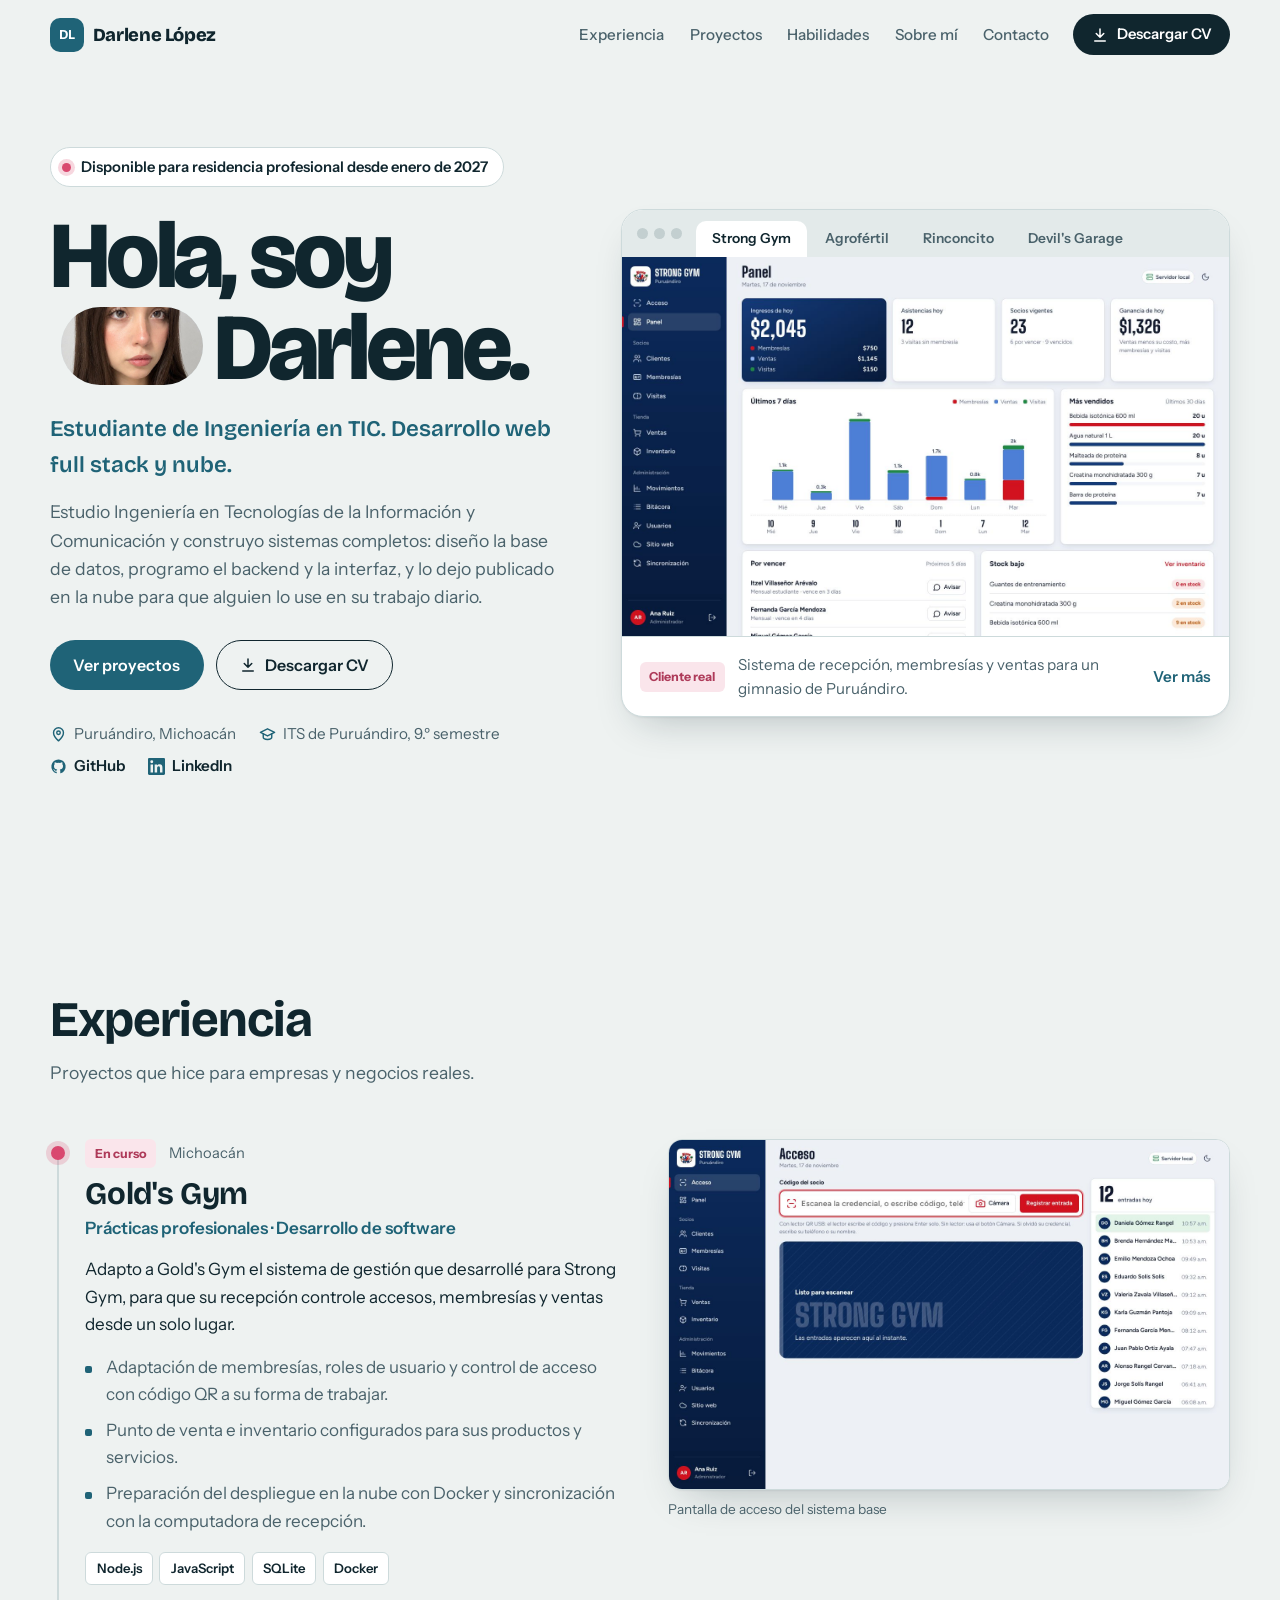
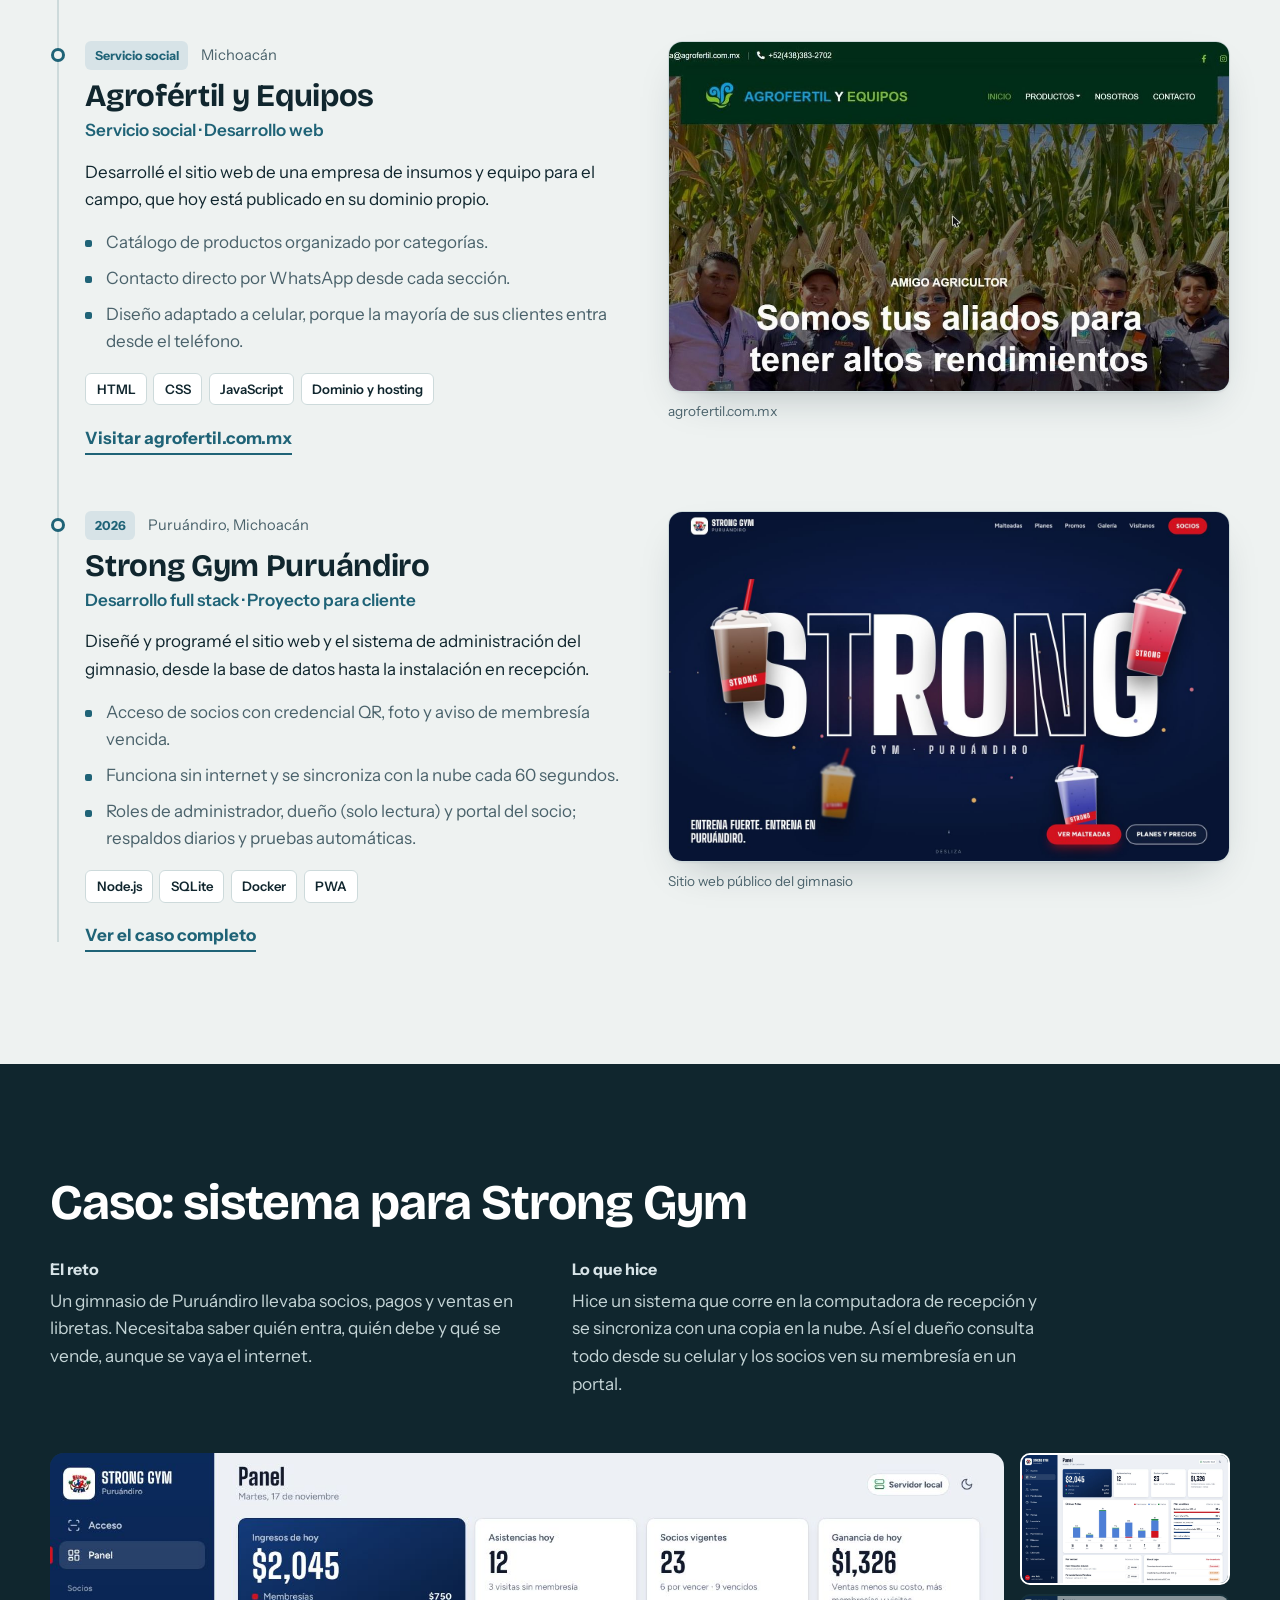
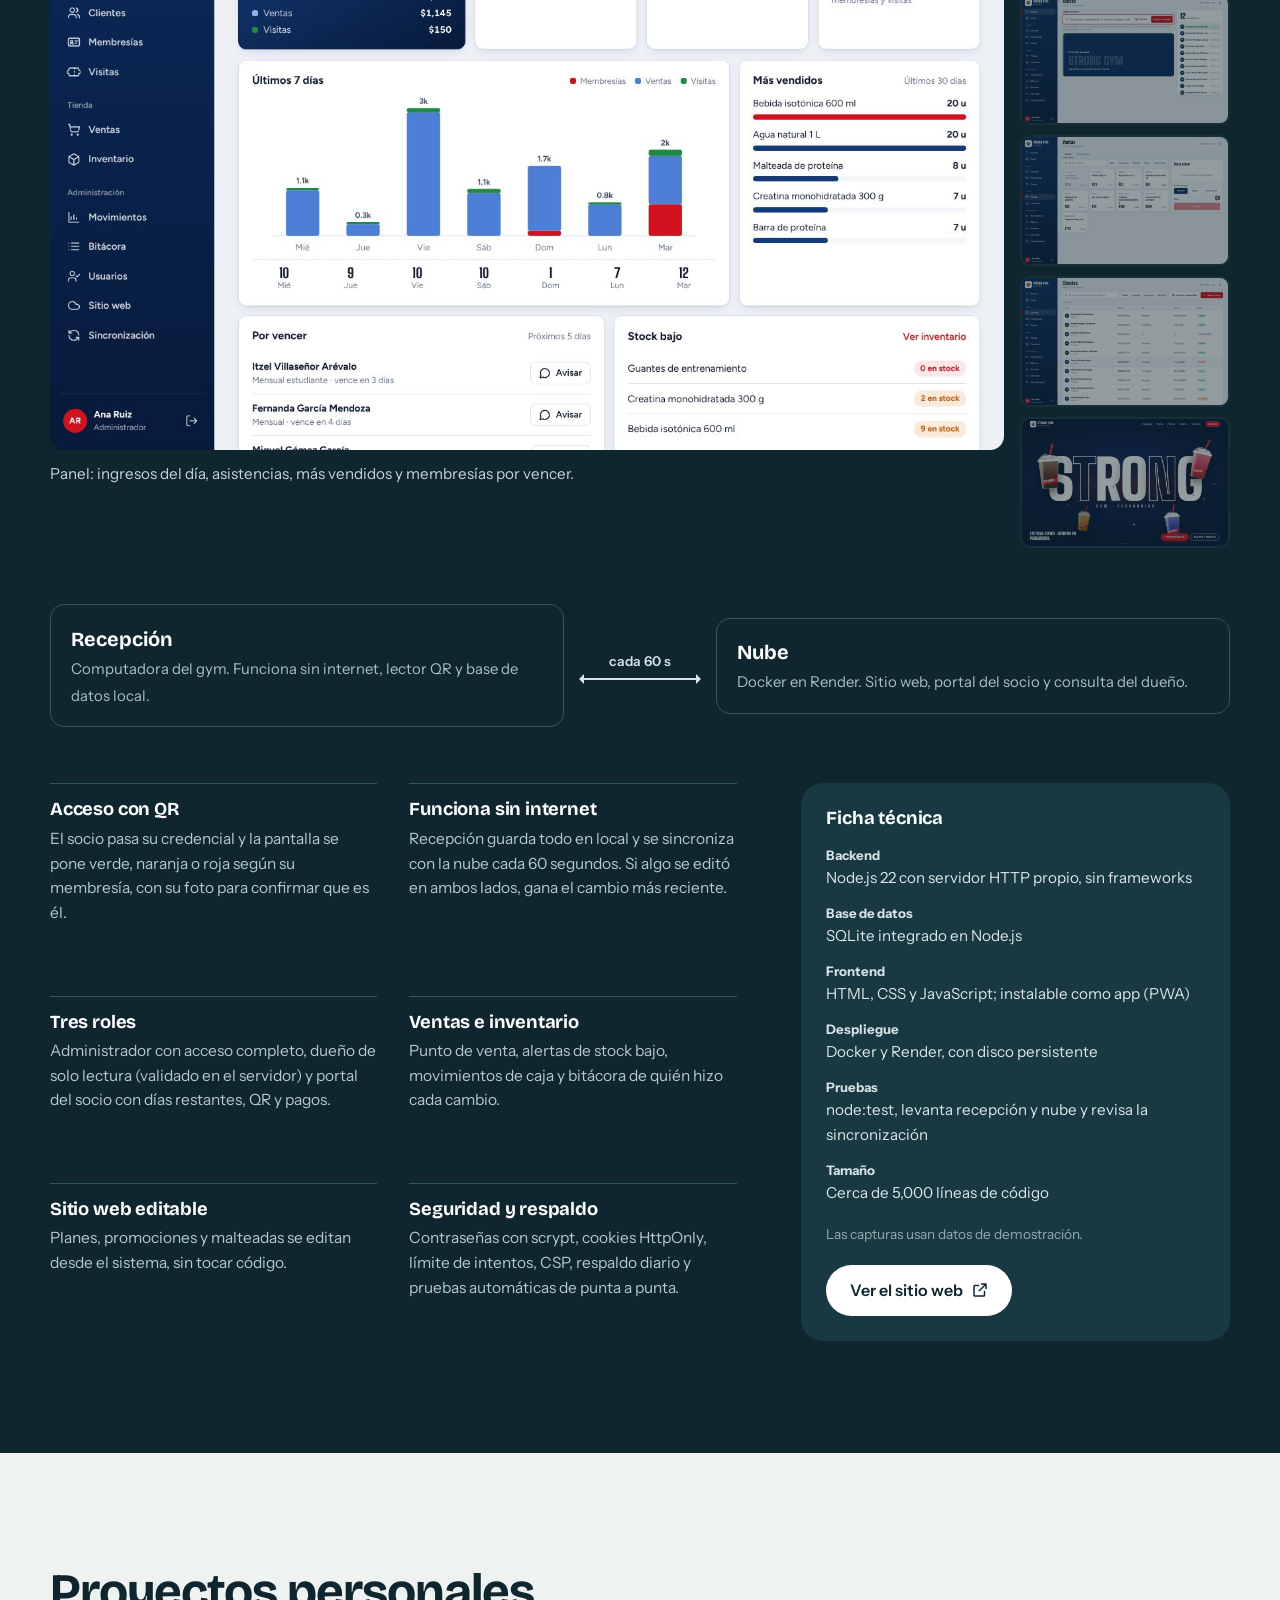
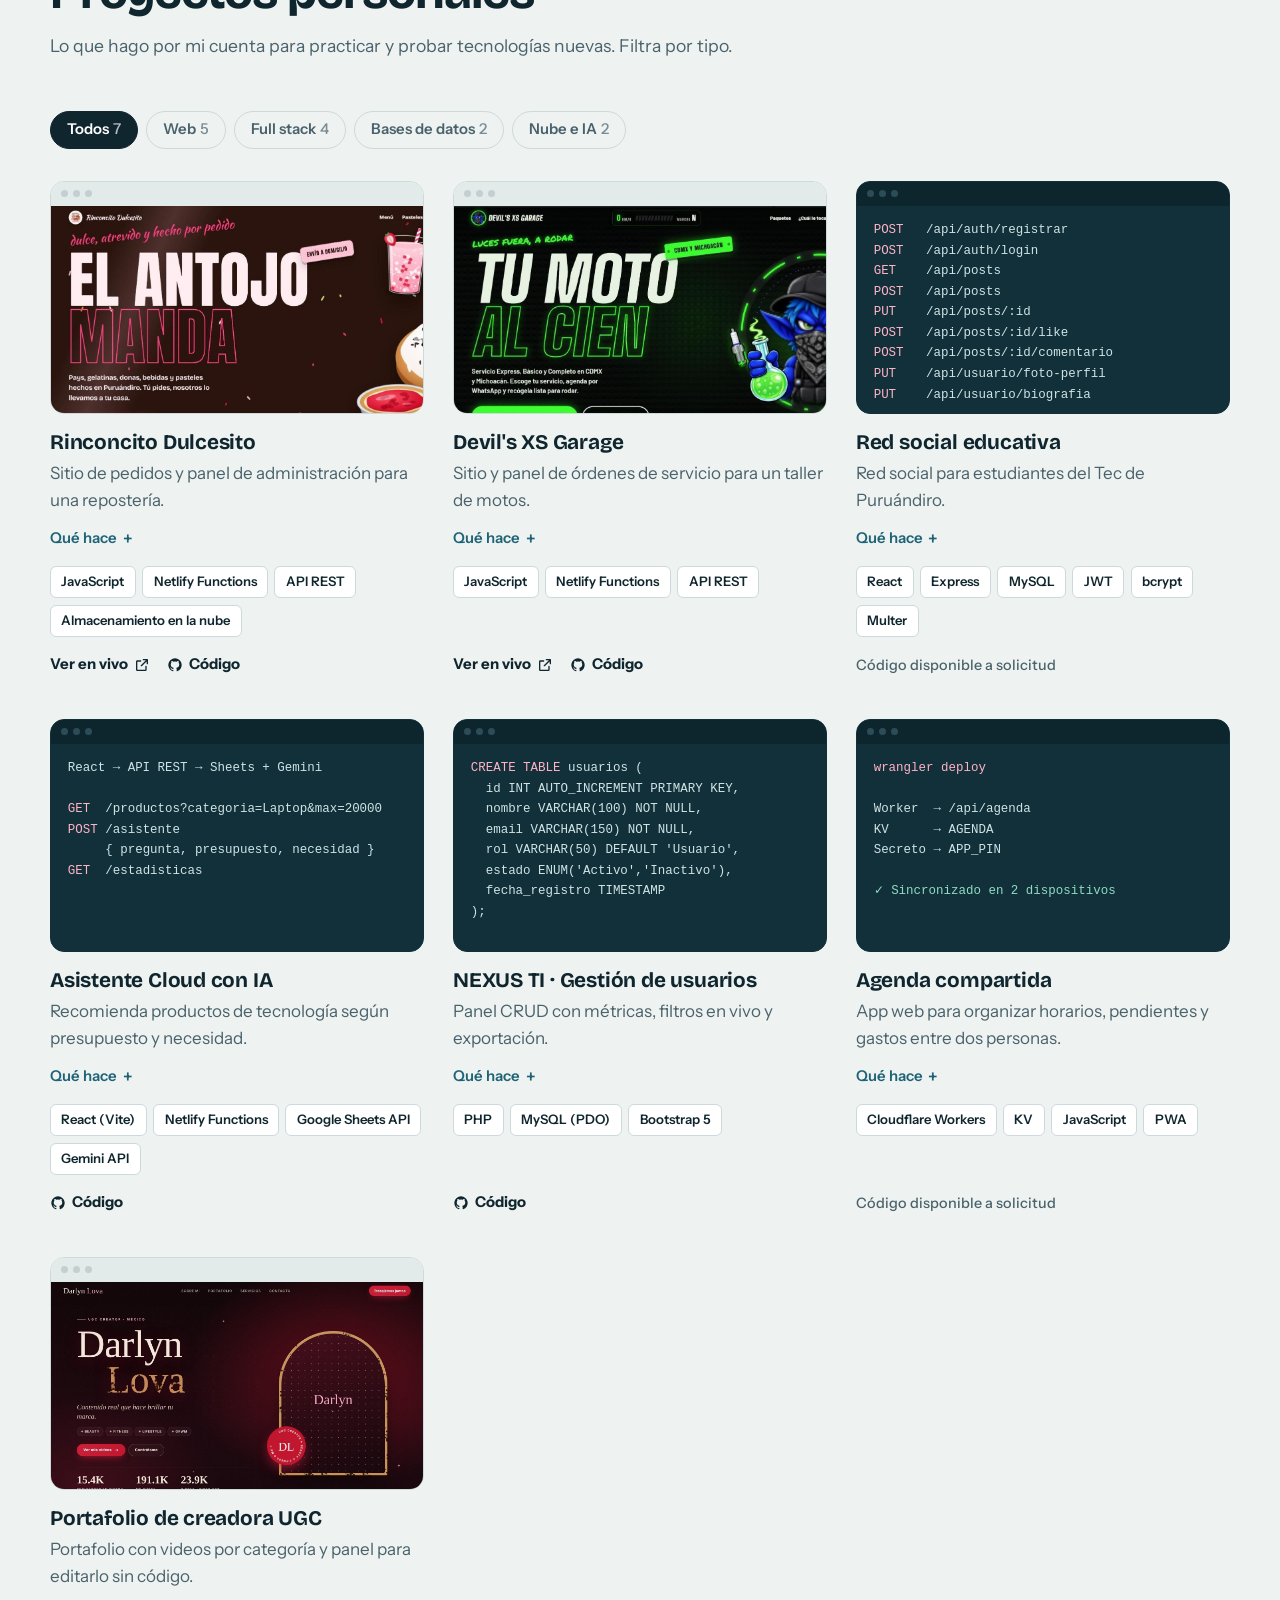
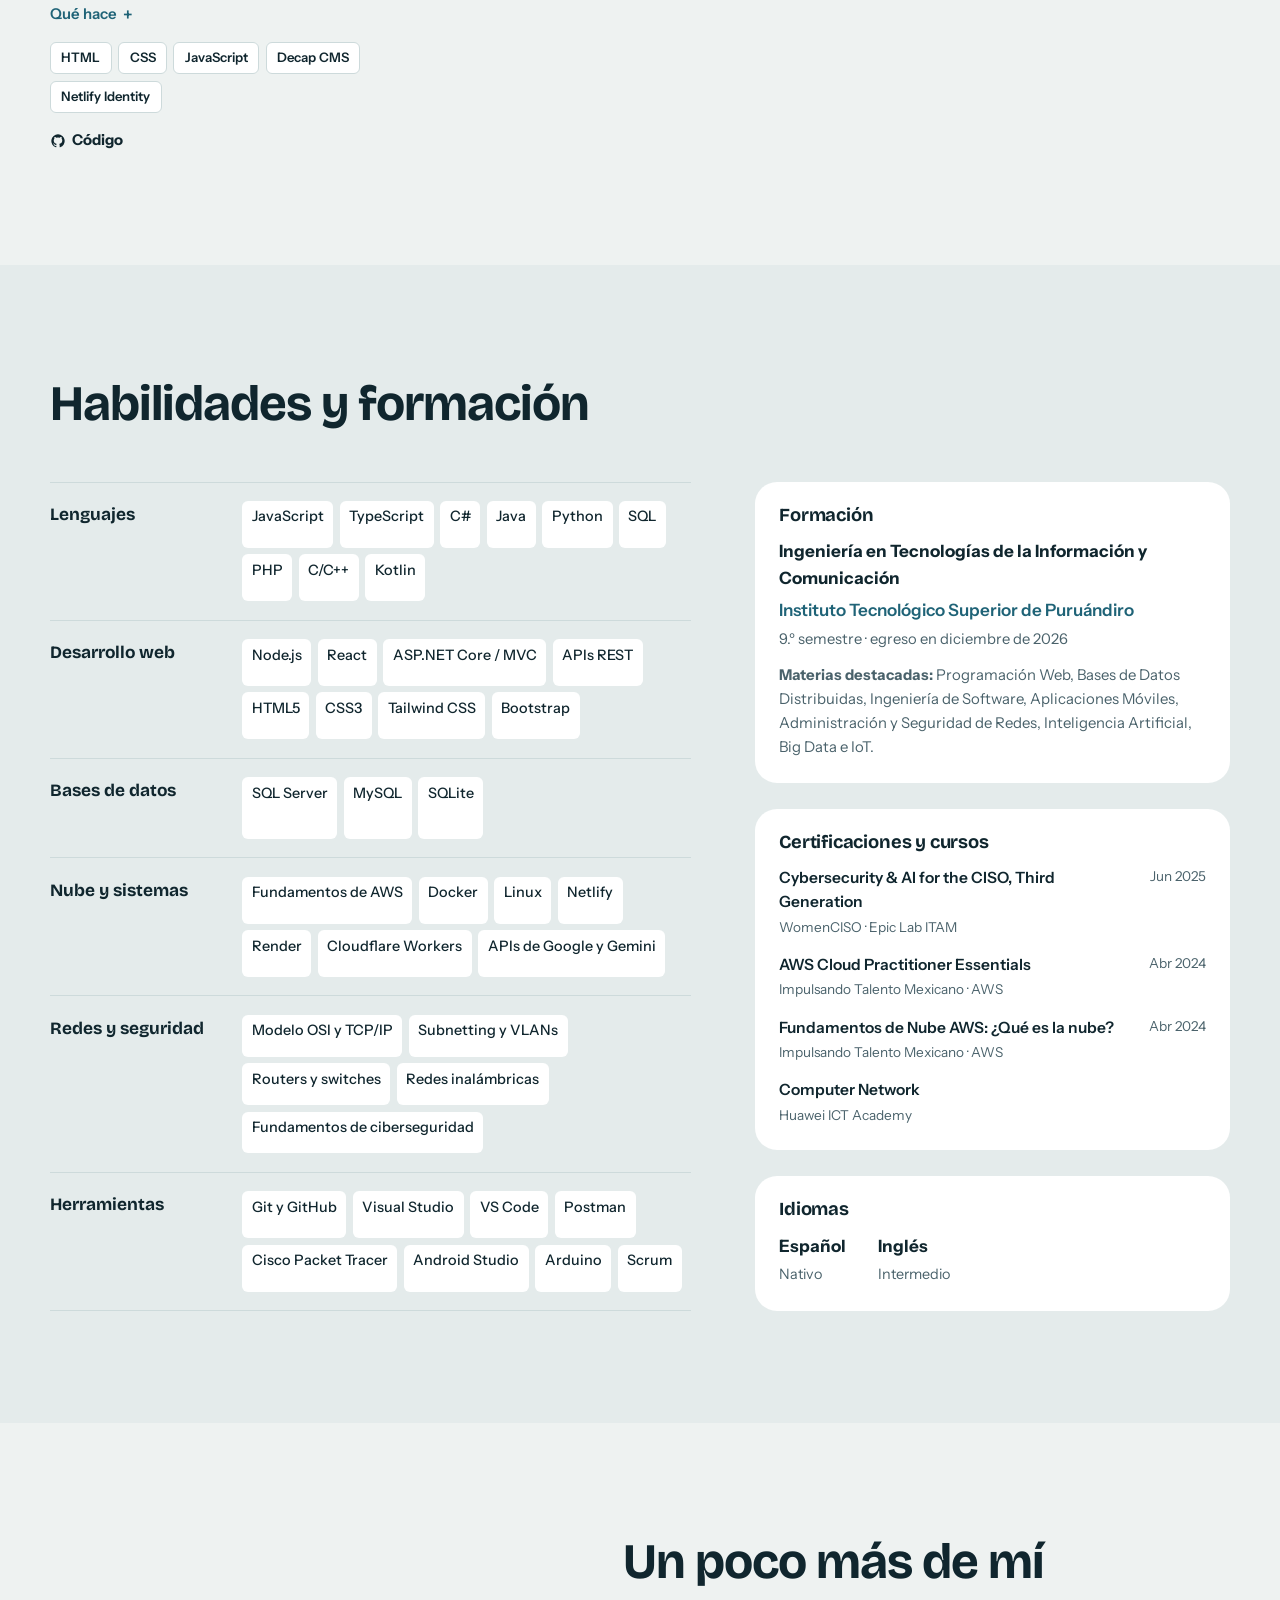
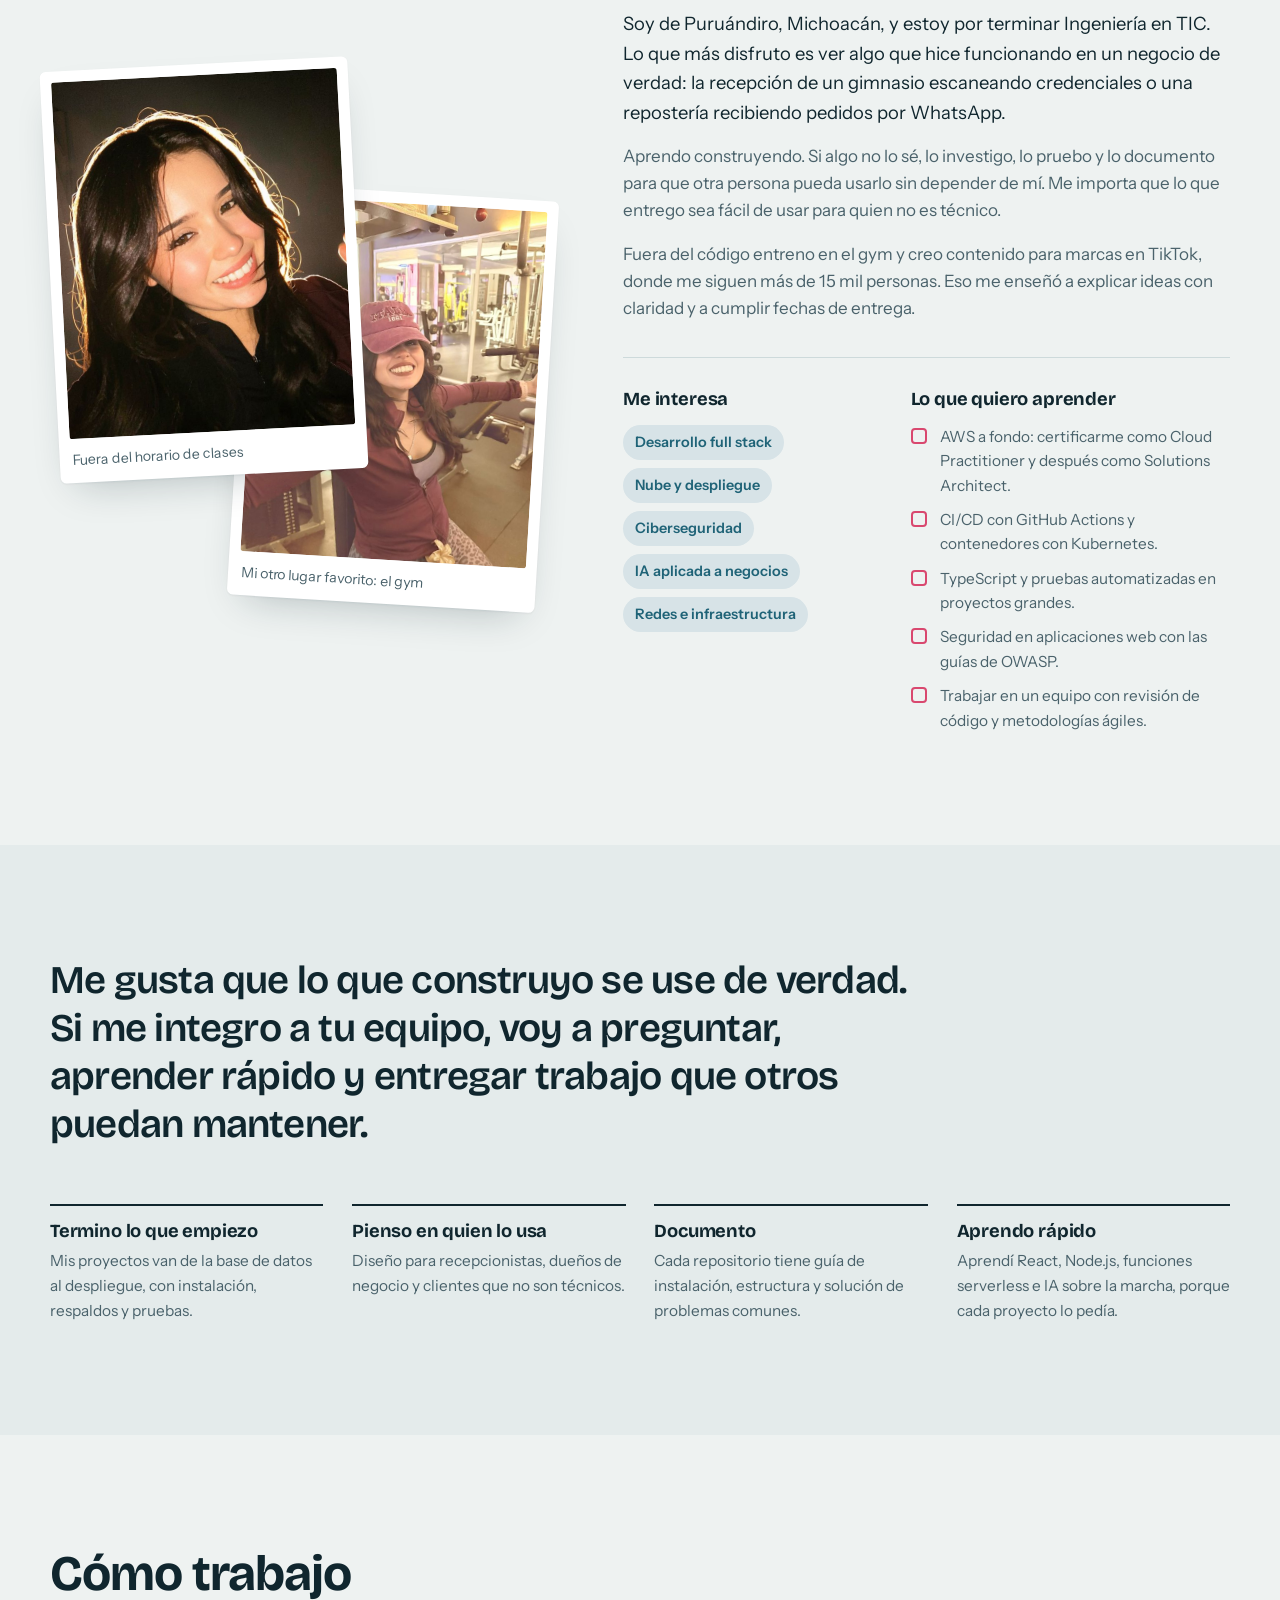
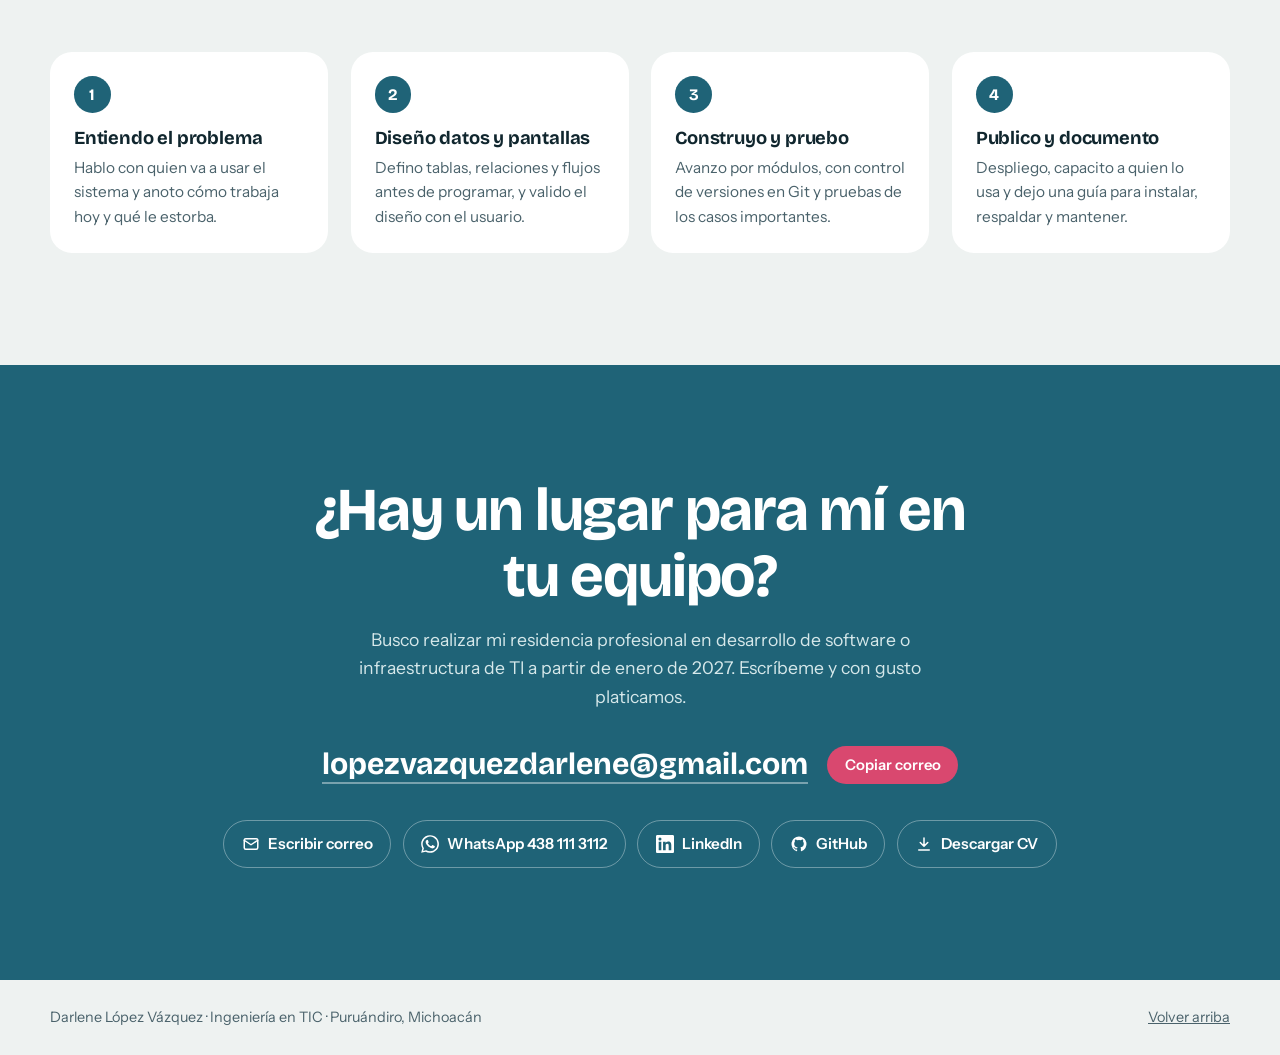
==== index.html @ 8d895a86 "Convierte el sitio en portafolio de TI para residencia profesional - Nuevas secciones: experiencia (" ====
<!DOCTYPE html>
<html lang="es-MX">
<head>
<meta charset="utf-8">
<meta name="viewport" content="width=device-width, initial-scale=1, viewport-fit=cover">
<meta name="theme-color" content="#eef2f1">
<title>Darlene López Vázquez · Ingeniería en TIC · Desarrollo web y nube</title>
<meta name="description" content="Portafolio de Darlene López Vázquez, estudiante de Ingeniería en TIC. Sistemas web full stack, bases de datos y despliegue en la nube. Disponible para residencia profesional desde enero de 2027.">
<meta property="og:title" content="Darlene López Vázquez · Ingeniería en TIC">
<meta property="og:description" content="Sistemas web full stack, bases de datos y nube. Disponible para residencia profesional desde enero de 2027.">
<meta property="og:type" content="website">
<meta property="og:image" content="media/proyectos/sg-panel.jpg">
<link rel="icon" href="data:image/svg+xml,<svg xmlns=%22http://www.w3.org/2000/svg%22 viewBox=%220 0 64 64%22><rect width=%2264%22 height=%2264%22 rx=%2216%22 fill=%22%231f6377%22/><text x=%2232%22 y=%2243%22 text-anchor=%22middle%22 font-family=%22Arial%22 font-weight=%22700%22 font-size=%2228%22 fill=%22%23fff%22>DL</text></svg>">
<link rel="preconnect" href="https://fonts.googleapis.com">
<link rel="preconnect" href="https://fonts.gstatic.com" crossorigin>
<link rel="stylesheet" href="https://fonts.googleapis.com/css2?family=Bricolage+Grotesque:opsz,wght@12..96,400;12..96,600;12..96,700;12..96,800&family=Instrument+Sans:ital,wght@0,400;0,500;0,600;0,700;1,400&display=swap">
<link rel="stylesheet" href="css/estilos.css">
</head>
<body class="cargando">
<a class="saltar" href="#contenido">Saltar al contenido</a>

<header class="barra" id="barra">
  <a class="logo" href="#inicio" id="logo" aria-label="Inicio"></a>
  <nav aria-label="Secciones">
    <button class="menu-boton" id="menu-boton" type="button" aria-expanded="false" aria-controls="menu">Menú</button>
    <ul class="menu" id="menu"></ul>
  </nav>
  <a class="btn btn-tinta btn-chico" id="btn-barra" href="#" download></a>
</header>

<main id="contenido">
<!-- ================= INICIO ================= -->
<section class="hero" id="inicio">
  <div class="ancho hero-grid">
    <div class="hero-texto">
      <p class="disponible entra" id="h-disponible"></p>
      <h1 class="entra" id="h-saludo"></h1>
      <p class="rol entra" id="h-rol"></p>
      <p class="intro entra" id="h-intro"></p>
      <div class="acciones entra">
        <a class="btn btn-petroleo" href="#proyectos" id="h-btn1"></a>
        <a class="btn btn-borde" href="#" id="h-btn2" download></a>
      </div>
      <ul class="datos-hero entra" id="h-datos"></ul>
    </div>
    <figure class="ventana entra" id="ventana" aria-label="Vista previa de proyectos">
      <div class="ventana-barra">
        <span class="puntos" aria-hidden="true"><i></i><i></i><i></i></span>
        <div class="pestanas" role="tablist" id="pestanas"></div>
      </div>
      <div class="ventana-pantalla" id="ventana-pantalla"></div>
      <figcaption class="ventana-pie" id="ventana-pie"></figcaption>
    </figure>
  </div>
</section>

<!-- ================= EXPERIENCIA ================= -->
<section class="seccion" id="experiencia">
  <div class="ancho">
    <header class="cabeza"><h2 id="e-titulo"></h2><p id="e-sub"></p></header>
    <ol class="linea-tiempo" id="puestos"></ol>
  </div>
</section>

<!-- ================= CASO DESTACADO ================= -->
<section class="seccion oscura" id="destacado">
  <div class="ancho">
    <header class="cabeza"><h2 id="d-titulo"></h2></header>
    <div class="caso-intro">
      <div><h3>El reto</h3><p id="d-contexto"></p></div>
      <div><h3>Lo que hice</h3><p id="d-solucion"></p></div>
    </div>
    <div class="galeria" id="galeria">
      <div class="galeria-principal" id="galeria-principal"></div>
      <div class="galeria-miniaturas" id="galeria-miniaturas" role="tablist" aria-label="Capturas del sistema"></div>
    </div>
    <div class="arquitectura" aria-label="Cómo se conecta el sistema">
      <div class="nodo"><b>Recepción</b><span>Computadora del gym. Funciona sin internet, lector QR y base de datos local.</span></div>
      <div class="flujo" aria-hidden="true"><span>cada 60 s</span><i></i></div>
      <div class="nodo"><b>Nube</b><span>Docker en Render. Sitio web, portal del socio y consulta del dueño.</span></div>
    </div>
    <div class="caso-detalle">
      <ul class="funciones" id="d-funciones"></ul>
      <aside class="ficha">
        <h3>Ficha técnica</h3>
        <dl id="d-ficha"></dl>
        <p class="nota" id="d-nota"></p>
        <a class="btn btn-claro" id="d-link" target="_blank" rel="noopener"></a>
      </aside>
    </div>
  </div>
</section>

<!-- ================= PROYECTOS PERSONALES ================= -->
<section class="seccion" id="proyectos">
  <div class="ancho">
    <header class="cabeza"><h2 id="p-titulo"></h2><p id="p-sub"></p></header>
    <div class="filtros" id="filtros" role="group" aria-label="Filtrar proyectos"></div>
    <div class="rejilla" id="rejilla"></div>
  </div>
</section>

<!-- ================= HABILIDADES Y FORMACIÓN ================= -->
<section class="seccion suave" id="habilidades">
  <div class="ancho">
    <header class="cabeza"><h2 id="h-titulo"></h2></header>
    <div class="habilidades-grid">
      <dl class="grupos" id="grupos"></dl>
      <div class="formacion">
        <div class="bloque-formacion" id="educacion"></div>
        <div class="bloque-formacion"><h3>Certificaciones y cursos</h3><ul class="certs" id="certs"></ul></div>
        <div class="bloque-formacion"><h3>Idiomas</h3><ul class="idiomas" id="idiomas"></ul></div>
      </div>
    </div>
  </div>
</section>

<!-- ================= SOBRE MÍ ================= -->
<section class="seccion" id="sobre">
  <div class="ancho sobre-grid">
    <div class="fotos" id="fotos"></div>
    <div class="sobre-texto">
      <h2 id="s-titulo"></h2>
      <div id="s-parrafos"></div>
      <div class="listas">
        <div><h3 id="s-int-titulo"></h3><ul class="chips" id="s-intereses"></ul></div>
        <div><h3 id="s-apr-titulo"></h3><ul class="pendientes" id="s-aprender"></ul></div>
      </div>
    </div>
  </div>
</section>

<!-- ================= LO QUE APORTO ================= -->
<section class="seccion suave" id="aporto">
  <div class="ancho">
    <blockquote class="cita" id="cita"></blockquote>
    <div class="razones" id="razones"></div>
  </div>
</section>

<!-- ================= CÓMO TRABAJO ================= -->
<section class="seccion" id="proceso">
  <div class="ancho">
    <header class="cabeza"><h2 id="pr-titulo"></h2></header>
    <ol class="pasos" id="pasos"></ol>
  </div>
</section>

<!-- ================= CONTACTO ================= -->
<section class="seccion contacto" id="contacto">
  <div class="ancho">
    <h2 id="c-titulo"></h2>
    <p class="sub" id="c-sub"></p>
    <div class="correo">
      <a id="correo-texto" href="#"></a>
      <button class="btn btn-acento btn-chico" id="copiar" type="button"></button>
    </div>
    <div class="enlaces" id="enlaces"></div>
  </div>
</section>
</main>

<footer class="pie">
  <div class="ancho pie-in">
    <span id="pie"></span>
    <a href="#inicio">Volver arriba</a>
  </div>
</footer>
<div class="aviso" id="aviso" role="status" aria-live="polite"></div>

<script src="js/sitio.js" defer></script>
</body>
</html>
---- css/estilos.css ----
/* =====================================================================
   Darlene López Vázquez · Portafolio de TI
   Colores principales: se pueden cambiar desde el panel (Diseño).
   ===================================================================== */
:root {
  --papel: #eef2f1;
  --superficie: #ffffff;
  --tinta: #10262e;
  --tinta-2: #4a626b;
  --petroleo: #1f6377;
  --petroleo-claro: #d6e8ea;
  --acento: #d9486f;
  --linea: #cddadb;
  --oscuro: #10262e;

  --display: "Bricolage Grotesque", "Segoe UI", system-ui, sans-serif;
  --texto: "Instrument Sans", "Segoe UI", system-ui, sans-serif;

  --r-chico: 8px;
  --r-medio: 14px;
  --r-grande: 22px;
  --ancho: 1180px;
  --sombra: 0 1px 2px rgba(16, 38, 46, .06), 0 18px 40px -18px rgba(16, 38, 46, .28);
}

*, *::before, *::after { box-sizing: border-box; }
html { scroll-behavior: smooth; scroll-padding-top: 84px; -webkit-text-size-adjust: 100%; }
body {
  margin: 0;
  font-family: var(--texto);
  font-size: 1.0625rem;
  line-height: 1.6;
  color: var(--tinta);
  background: var(--papel);
  -webkit-font-smoothing: antialiased;
}
img { max-width: 100%; display: block; }
a { color: inherit; }
h1, h2, h3 { font-family: var(--display); line-height: 1.08; margin: 0; letter-spacing: -.02em; }
h2 { font-size: clamp(2rem, 4.2vw, 3.1rem); font-weight: 700; }
h3 { font-size: 1.15rem; font-weight: 700; letter-spacing: -.01em; }
p { margin: 0; }
ul, ol { margin: 0; padding: 0; list-style: none; }
em { font-style: normal; color: var(--petroleo); }
:focus-visible { outline: 3px solid var(--acento); outline-offset: 3px; border-radius: 4px; }
[hidden] { display: none !important; }

.ancho { width: min(100% - 2.5rem, var(--ancho)); margin-inline: auto; }
.saltar { position: absolute; left: 1rem; top: -60px; background: var(--tinta); color: #fff; padding: .6rem 1rem; border-radius: var(--r-chico); z-index: 100; }
.saltar:focus { top: 1rem; }

/* ---------- Botones ---------- */
.btn {
  display: inline-flex; align-items: center; justify-content: center; gap: .5rem;
  font: 600 1rem/1 var(--texto);
  padding: .95rem 1.4rem; border-radius: 999px; border: 1.5px solid transparent;
  text-decoration: none; cursor: pointer; transition: background .2s, color .2s, border-color .2s, transform .2s;
}
.btn:hover { transform: translateY(-1px); }
.btn svg { width: 18px; height: 18px; flex: none; }
.btn-chico { padding: .65rem 1.05rem; font-size: .92rem; }
.btn-petroleo { background: var(--petroleo); color: #fff; }
.btn-petroleo:hover { background: color-mix(in srgb, var(--petroleo) 85%, #000); }
.btn-tinta { background: var(--tinta); color: #fff; }
.btn-acento { background: var(--acento); color: #fff; }
.btn-acento:hover { background: color-mix(in srgb, var(--acento) 85%, #000); }
.btn-borde { border-color: var(--tinta); color: var(--tinta); background: transparent; }
.btn-borde:hover { background: var(--tinta); color: #fff; }
.btn-claro { background: #fff; color: var(--tinta); }

/* ---------- Barra ---------- */
.barra {
  position: sticky; top: 0; z-index: 50;
  display: flex; align-items: center; gap: 1.5rem;
  padding: .9rem max(1.25rem, calc((100% - var(--ancho)) / 2));
  background: color-mix(in srgb, var(--papel) 82%, transparent);
  backdrop-filter: blur(12px); -webkit-backdrop-filter: blur(12px);
  border-bottom: 1px solid transparent; transition: border-color .3s;
}
.barra.solida { border-bottom-color: var(--linea); }
.logo { font: 800 1.15rem/1 var(--display); text-decoration: none; letter-spacing: -.02em; display: flex; align-items: center; gap: .55rem; }
.logo b { display: grid; place-items: center; width: 34px; height: 34px; border-radius: 10px; background: var(--petroleo); color: #fff; font-size: .85rem; }
.barra nav { margin-left: auto; }
.menu { display: flex; gap: 1.6rem; }
.menu a { text-decoration: none; font-weight: 500; font-size: .95rem; color: var(--tinta-2); }
.menu a:hover { color: var(--tinta); }
.menu-boton { display: none; font: 600 .95rem var(--texto); background: none; border: 1.5px solid var(--linea); border-radius: 999px; padding: .5rem 1rem; color: var(--tinta); cursor: pointer; }

/* ---------- Inicio ---------- */
.hero { padding: clamp(2.5rem, 6vw, 5rem) 0 clamp(4rem, 8vw, 6.5rem); }
.hero-grid { display: grid; grid-template-columns: minmax(0, 5fr) minmax(0, 6fr); gap: clamp(2rem, 5vw, 4.5rem); align-items: center; }
.disponible {
  display: inline-flex; align-items: center; gap: .6rem;
  font-weight: 600; font-size: .92rem; color: var(--tinta);
  background: var(--superficie); border: 1px solid var(--linea); border-radius: 999px; padding: .45rem .95rem .45rem .7rem;
}
.disponible::before { content: ""; width: 9px; height: 9px; border-radius: 50%; background: var(--acento); box-shadow: 0 0 0 4px color-mix(in srgb, var(--acento) 22%, transparent); }
.hero h1 { font-size: clamp(3rem, 7.4vw, 5.9rem); font-weight: 800; letter-spacing: -.045em; margin: 1.4rem 0 1rem; line-height: .98; }
.hero h1 .junto { white-space: nowrap; }
.hero h1 .cara {
  display: inline-block; width: 1.5em; height: .82em; border-radius: 999px; overflow: hidden;
  vertical-align: -.06em; margin: 0 .12em; background: var(--petroleo-claro);
}
.hero h1 .cara img { width: 100%; height: 100%; object-fit: cover; object-position: 50% 22%; }
.rol { font-family: var(--display); font-size: clamp(1.15rem, 1.8vw, 1.4rem); font-weight: 600; color: var(--petroleo); }
.intro { margin-top: 1rem; color: var(--tinta-2); max-width: 34rem; font-size: 1.1rem; }
.acciones { display: flex; flex-wrap: wrap; gap: .75rem; margin-top: 1.8rem; }
.datos-hero { display: flex; flex-wrap: wrap; gap: .5rem 1.4rem; margin-top: 2rem; font-size: .95rem; color: var(--tinta-2); }
.datos-hero li { display: flex; align-items: center; gap: .45rem; }
.datos-hero svg { width: 17px; height: 17px; color: var(--petroleo); flex: none; }
.datos-hero a { text-decoration: none; font-weight: 600; color: var(--tinta); }
.datos-hero a:hover { color: var(--petroleo); }

/* Ventana de navegador con pestañas de proyectos */
.ventana { margin: 0; background: var(--superficie); border-radius: var(--r-grande); box-shadow: var(--sombra); border: 1px solid var(--linea); overflow: hidden; }
.ventana-barra { display: flex; align-items: center; gap: .9rem; padding: .7rem .9rem 0; background: #e3eaea; }
.puntos { display: flex; gap: 6px; padding-bottom: .65rem; flex: none; }
.puntos i { width: 11px; height: 11px; border-radius: 50%; background: #c3cfd0; }
.pestanas { display: flex; gap: 2px; overflow-x: auto; scrollbar-width: none; }
.pestanas::-webkit-scrollbar { display: none; }
.pestana {
  font: 600 .86rem/1 var(--texto); color: var(--tinta-2);
  background: transparent; border: 0; border-radius: 10px 10px 0 0; padding: .7rem 1rem; cursor: pointer; white-space: nowrap;
}
.pestana:hover { color: var(--tinta); background: rgba(255,255,255,.5); }
.pestana[aria-selected="true"] { background: var(--superficie); color: var(--tinta); }
.ventana-pantalla { position: relative; aspect-ratio: 16 / 10; background: var(--papel); overflow: hidden; }
.ventana-pantalla img { position: absolute; inset: 0; width: 100%; height: 100%; object-fit: cover; object-position: top center; opacity: 0; transition: opacity .45s ease; }
.ventana-pantalla img.activa { opacity: 1; }
.ventana-pie { display: flex; align-items: center; gap: .8rem; padding: .95rem 1.1rem; border-top: 1px solid var(--linea); font-size: .95rem; }
.ventana-pie p { color: var(--tinta-2); flex: 1; min-width: 0; }
.ventana-pie a { font-weight: 600; white-space: nowrap; text-decoration: none; color: var(--petroleo); }
.ventana-pie a:hover { text-decoration: underline; }

.insignia { display: inline-block; font-size: .78rem; font-weight: 700; padding: .3rem .6rem; border-radius: 6px; white-space: nowrap; background: var(--petroleo-claro); color: var(--petroleo); }
.insignia.real { background: color-mix(in srgb, var(--acento) 14%, #fff); color: color-mix(in srgb, var(--acento) 80%, #000); }

/* Entrada de la portada: el único movimiento automático del sitio */
@media (prefers-reduced-motion: no-preference) {
  .entra { animation: entra .8s cubic-bezier(.2, .7, .2, 1) both; }
  .hero-texto .entra:nth-child(2) { animation-delay: .06s; }
  .hero-texto .entra:nth-child(3) { animation-delay: .12s; }
  .hero-texto .entra:nth-child(4) { animation-delay: .18s; }
  .hero-texto .entra:nth-child(5) { animation-delay: .24s; }
  .hero-texto .entra:nth-child(6) { animation-delay: .3s; }
  .ventana.entra { animation-delay: .2s; animation-duration: 1s; }
  .cargando .entra { animation-play-state: paused; }
}
@keyframes entra { from { opacity: 0; transform: translateY(22px); } }

/* ---------- Secciones ---------- */
.seccion { padding: clamp(4rem, 9vw, 7rem) 0; }
.seccion.suave { background: #e4ebeb; }
.cabeza { margin-bottom: clamp(2rem, 4vw, 3.2rem); max-width: 44rem; }
.cabeza p { margin-top: .8rem; color: var(--tinta-2); font-size: 1.1rem; }

/* ---------- Experiencia ---------- */
.linea-tiempo { position: relative; display: grid; gap: clamp(2.5rem, 5vw, 3.5rem); padding-left: 2.2rem; }
.linea-tiempo::before { content: ""; position: absolute; left: 7px; top: .6rem; bottom: .6rem; width: 2px; background: var(--linea); }
.puesto { position: relative; display: grid; grid-template-columns: minmax(0, 1fr) minmax(0, 1.05fr); gap: clamp(1.5rem, 4vw, 3rem); align-items: start; }
.puesto::before { content: ""; position: absolute; left: calc(-2.2rem + 1px); top: .45rem; width: 14px; height: 14px; border-radius: 50%; background: var(--papel); border: 3px solid var(--petroleo); }
.puesto.actual::before { background: var(--acento); border-color: var(--acento); box-shadow: 0 0 0 5px color-mix(in srgb, var(--acento) 20%, transparent); }
.puesto-meta { display: flex; flex-wrap: wrap; align-items: center; gap: .5rem .8rem; margin-bottom: .55rem; font-size: .92rem; color: var(--tinta-2); }
.puesto h3 { font-size: clamp(1.5rem, 2.6vw, 1.95rem); }
.puesto .cargo { font-weight: 600; color: var(--petroleo); margin-top: .25rem; }
.puesto .desc { margin-top: .9rem; }
.logros { margin-top: 1rem; display: grid; gap: .55rem; }
.logros li { position: relative; padding-left: 1.3rem; color: var(--tinta-2); }
.logros li::before { content: ""; position: absolute; left: 0; top: .68em; width: 7px; height: 7px; border-radius: 2px; background: var(--petroleo); }
.tecs { display: flex; flex-wrap: wrap; gap: .4rem; margin-top: 1.1rem; }
.tecs li { font-size: .82rem; font-weight: 600; padding: .3rem .65rem; border-radius: 6px; background: var(--superficie); border: 1px solid var(--linea); color: var(--tinta); }
.enlace { display: inline-block; margin-top: 1.2rem; font-weight: 700; color: var(--petroleo); text-decoration: none; border-bottom: 2px solid currentColor; padding-bottom: 1px; }
.enlace:hover { color: var(--tinta); }
.captura { margin: 0; }
.captura .marco { border-radius: var(--r-medio); overflow: hidden; border: 1px solid var(--linea); background: var(--superficie); box-shadow: var(--sombra); aspect-ratio: 16 / 10; }
.captura img { width: 100%; height: 100%; object-fit: cover; object-position: top center; }
.captura figcaption { font-size: .85rem; color: var(--tinta-2); margin-top: .55rem; }

/* ---------- Caso destacado (sección oscura) ---------- */
.oscura { background: var(--oscuro); color: #e8f0f0; }
.oscura h2 { color: #fff; }
.oscura .cabeza { margin-bottom: 2rem; }
.caso-intro { display: grid; grid-template-columns: 1fr 1fr; gap: clamp(1.5rem, 4vw, 3.5rem); max-width: 62rem; margin-bottom: clamp(2.5rem, 5vw, 3.5rem); }
.caso-intro h3 { color: var(--petroleo-claro); font-size: 1rem; margin-bottom: .5rem; font-family: var(--texto); font-weight: 700; letter-spacing: 0; }
.caso-intro p { color: #c4d4d6; font-size: 1.08rem; }

.galeria { display: grid; grid-template-columns: minmax(0, 1fr) 210px; gap: 1rem; }
.galeria-principal { margin: 0; }
.galeria-principal .marco { border-radius: var(--r-medio); overflow: hidden; aspect-ratio: 16 / 10; background: #1c3a44; }
.galeria-principal img { width: 100%; height: 100%; object-fit: cover; object-position: top left; }
.galeria-principal figcaption { margin-top: .75rem; color: #c4d4d6; font-size: .95rem; }
.galeria-miniaturas { display: grid; gap: .6rem; align-content: start; }
.miniatura { padding: 0; border: 2px solid transparent; border-radius: 10px; overflow: hidden; cursor: pointer; background: #1c3a44; aspect-ratio: 16 / 10; opacity: .55; transition: opacity .2s, border-color .2s; }
.miniatura img { width: 100%; height: 100%; object-fit: cover; object-position: top left; }
.miniatura:hover { opacity: .85; }
.miniatura[aria-selected="true"] { opacity: 1; border-color: #fff; }

.arquitectura { display: grid; grid-template-columns: 1fr auto 1fr; gap: 1rem; align-items: center; margin: clamp(2.5rem, 5vw, 3.5rem) 0; }
.nodo { border: 1.5px solid #2f5662; border-radius: var(--r-medio); padding: 1.1rem 1.25rem; }
.nodo b { display: block; font-family: var(--display); font-size: 1.25rem; color: #fff; }
.nodo span { font-size: .93rem; color: #a9bfc2; }
.flujo { display: grid; justify-items: center; gap: .35rem; font-size: .85rem; color: var(--petroleo-claro); font-weight: 600; }
.flujo i { width: 120px; height: 2px; background: var(--petroleo-claro); position: relative; }
.flujo i::before, .flujo i::after { content: ""; position: absolute; top: -4px; border: 5px solid transparent; }
.flujo i::before { left: -6px; border-right-color: var(--petroleo-claro); }
.flujo i::after { right: -6px; border-left-color: var(--petroleo-claro); }

.caso-detalle { display: grid; grid-template-columns: minmax(0, 1.6fr) minmax(0, 1fr); gap: clamp(2rem, 5vw, 4rem); }
.funciones { display: grid; grid-template-columns: 1fr 1fr; gap: 1.8rem 2rem; }
.funciones li { border-top: 1.5px solid #2f5662; padding-top: 1rem; }
.funciones h3 { color: #fff; margin-bottom: .4rem; }
.funciones p { color: #b5c8cb; font-size: .97rem; }
.ficha { background: #183842; border-radius: var(--r-grande); padding: 1.6rem; align-self: start; }
.ficha h3 { color: #fff; margin-bottom: 1rem; }
.ficha dl { margin: 0 0 1.2rem; display: grid; gap: .8rem; }
.ficha dt { font-size: .82rem; font-weight: 700; color: var(--petroleo-claro); }
.ficha dd { margin: 0; font-size: .95rem; color: #dbe6e7; }
.nota { font-size: .85rem; color: #93abaf; margin-bottom: 1.2rem; }

/* ---------- Proyectos personales ---------- */
.filtros { display: flex; flex-wrap: wrap; gap: .5rem; margin-bottom: 2rem; }
.filtro { font: 600 .93rem/1 var(--texto); padding: .65rem 1rem; border-radius: 999px; border: 1.5px solid var(--linea); background: transparent; color: var(--tinta-2); cursor: pointer; }
.filtro span { font-weight: 500; opacity: .7; margin-left: .25rem; }
.filtro:hover { border-color: var(--tinta); color: var(--tinta); }
.filtro[aria-pressed="true"] { background: var(--tinta); border-color: var(--tinta); color: #fff; }
.rejilla { display: grid; grid-template-columns: repeat(3, minmax(0, 1fr)); gap: 2.6rem 1.8rem; }
.proyecto { display: flex; flex-direction: column; }
.vista { position: relative; border-radius: var(--r-medio); overflow: hidden; border: 1px solid var(--linea); background: var(--superficie); aspect-ratio: 16 / 10; }
.vista .mini-barra { height: 24px; display: flex; align-items: center; gap: 5px; padding: 0 10px; background: #e3eaea; }
.vista .mini-barra i { width: 7px; height: 7px; border-radius: 50%; background: #c3cfd0; }
.vista img { width: 100%; height: calc(100% - 24px); object-fit: cover; object-position: left top; }
.vista.codigo { background: #12303a; border-color: #12303a; }
.vista.codigo .mini-barra { background: #0d252d; }
.vista.codigo .mini-barra i { background: #2c4d57; }
.vista pre { margin: 0; padding: .9rem 1.05rem; font: 500 .78rem/1.65 ui-monospace, "Cascadia Code", Menlo, Consolas, monospace; color: #cfe3e5; white-space: pre-wrap; overflow: hidden; height: calc(100% - 24px); }
.vista pre .verbo { color: #ffb3c6; }
.vista pre .ok { color: #8fdbc4; }
.proyecto h3 { font-size: 1.3rem; margin-top: 1.1rem; }
.proyecto .resumen { color: var(--tinta-2); margin-top: .35rem; }
.proyecto details { margin-top: .6rem; }
.proyecto summary { cursor: pointer; font-weight: 600; font-size: .93rem; color: var(--petroleo); list-style: none; display: inline-flex; align-items: center; gap: .35rem; }
.proyecto summary::-webkit-details-marker { display: none; }
.proyecto summary::after { content: "+"; font-size: 1.1rem; line-height: 1; }
.proyecto details[open] summary::after { content: "–"; }
.proyecto details p { margin-top: .5rem; font-size: .96rem; color: var(--tinta-2); }
.proyecto .tecs { margin-top: .9rem; }
.proyecto .links { display: flex; flex-wrap: wrap; gap: 1.1rem; margin-top: auto; padding-top: 1rem; }
.proyecto .links a { font-weight: 700; font-size: .93rem; text-decoration: none; color: var(--tinta); display: inline-flex; align-items: center; gap: .35rem; }
.proyecto .links a:hover { color: var(--petroleo); }
.proyecto .links svg { width: 16px; height: 16px; }
.proyecto .links .local { font-weight: 500; color: var(--tinta-2); font-size: .9rem; }

/* ---------- Habilidades ---------- */
.habilidades-grid { display: grid; grid-template-columns: minmax(0, 1.35fr) minmax(0, 1fr); gap: clamp(2rem, 5vw, 4.5rem); }
.grupos { margin: 0; display: grid; gap: 0; }
.grupo { display: grid; grid-template-columns: 11rem 1fr; gap: 1rem; padding: 1.15rem 0; border-top: 1px solid var(--linea); }
.grupo:last-child { border-bottom: 1px solid var(--linea); }
.grupo dt { font-family: var(--display); font-weight: 700; font-size: 1.08rem; }
.grupo dd { margin: 0; display: flex; flex-wrap: wrap; gap: .4rem; }
.grupo dd span { font-size: .9rem; font-weight: 500; padding: .28rem .6rem; border-radius: 6px; background: var(--superficie); }
.formacion { display: grid; gap: 1.6rem; align-content: start; }
.bloque-formacion { background: var(--superficie); border-radius: var(--r-grande); padding: 1.5rem; }
.bloque-formacion h3 { margin-bottom: .8rem; }
.bloque-formacion .escuela { color: var(--petroleo); font-weight: 600; margin-top: .3rem; }
.bloque-formacion .periodo { font-size: .92rem; color: var(--tinta-2); margin-top: .2rem; }
.bloque-formacion .materias { font-size: .93rem; color: var(--tinta-2); margin-top: .8rem; }
.certs { display: grid; gap: .9rem; }
.certs li { display: grid; grid-template-columns: 1fr auto; gap: .1rem 1rem; }
.certs b { font-weight: 600; font-size: .97rem; }
.certs small { grid-column: 1; font-size: .85rem; color: var(--tinta-2); }
.certs time { grid-row: 1; grid-column: 2; font-size: .85rem; color: var(--tinta-2); white-space: nowrap; }
.idiomas { display: flex; gap: 2rem; }
.idiomas b { display: block; }
.idiomas span { font-size: .9rem; color: var(--tinta-2); }

/* ---------- Sobre mí ---------- */
.sobre-grid { display: grid; grid-template-columns: minmax(0, .9fr) minmax(0, 1.1fr); gap: clamp(2.5rem, 6vw, 5rem); align-items: center; }
.fotos { position: relative; height: clamp(380px, 46vw, 540px); }
.foto { position: absolute; margin: 0; background: #fff; padding: .7rem .7rem 0; border-radius: 6px; box-shadow: var(--sombra); width: 62%; }
.foto img { width: 100%; aspect-ratio: 4 / 5; object-fit: cover; border-radius: 3px; }
.foto figcaption { font-size: .88rem; color: var(--tinta-2); padding: .6rem .1rem .75rem; }
.foto:first-child { left: 0; top: 0; transform: rotate(-3deg); z-index: 1; }
.foto:nth-child(2) { right: 0; bottom: 0; transform: rotate(3.5deg); }
.sobre-texto h2 { margin-bottom: 1.3rem; }
.sobre-texto > div > p { color: var(--tinta-2); margin-top: 1rem; max-width: 38rem; }
.sobre-texto > div > p:first-child { margin-top: 0; color: var(--tinta); font-size: 1.15rem; }
.listas { display: grid; grid-template-columns: 1fr 1.25fr; gap: 2rem; margin-top: 2.2rem; padding-top: 2rem; border-top: 1px solid var(--linea); }
.listas h3 { margin-bottom: .9rem; }
.chips { display: flex; flex-wrap: wrap; gap: .45rem; }
.chips li { font-size: .9rem; font-weight: 600; padding: .4rem .75rem; border-radius: 999px; background: var(--petroleo-claro); color: var(--petroleo); }
.pendientes { display: grid; gap: .6rem; }
.pendientes li { display: grid; grid-template-columns: 18px 1fr; gap: .7rem; font-size: .96rem; color: var(--tinta-2); }
.pendientes li::before { content: ""; width: 16px; height: 16px; margin-top: .2em; border: 2px solid var(--acento); border-radius: 4px; }

/* ---------- Lo que aporto ---------- */
.cita { margin: 0 0 clamp(2.5rem, 5vw, 3.5rem); max-width: 54rem; font-family: var(--display); font-weight: 600; font-size: clamp(1.6rem, 3.3vw, 2.45rem); line-height: 1.22; letter-spacing: -.02em; }
.razones { display: grid; grid-template-columns: repeat(4, minmax(0, 1fr)); gap: 1.8rem; }
.razon { border-top: 2px solid var(--tinta); padding-top: 1rem; }
.razon h3 { margin-bottom: .45rem; }
.razon p { font-size: .96rem; color: var(--tinta-2); }

/* ---------- Cómo trabajo ---------- */
.pasos { display: grid; grid-template-columns: repeat(4, minmax(0, 1fr)); gap: 1.4rem; counter-reset: paso; }
.paso { counter-increment: paso; background: var(--superficie); border-radius: var(--r-grande); padding: 1.5rem; position: relative; }
.paso::before { content: counter(paso); display: grid; place-items: center; width: 2.3rem; height: 2.3rem; border-radius: 50%; background: var(--petroleo); color: #fff; font: 700 1rem var(--display); margin-bottom: 1rem; }
.paso h3 { margin-bottom: .45rem; }
.paso p { font-size: .96rem; color: var(--tinta-2); }

/* ---------- Contacto ---------- */
.contacto { background: var(--petroleo); color: #fff; text-align: center; }
.contacto h2 { max-width: 18ch; margin-inline: auto; color: #fff; font-size: clamp(2.2rem, 5vw, 3.8rem); }
.contacto .sub { max-width: 40rem; margin: 1.1rem auto 0; color: #d6e8ea; font-size: 1.1rem; }
.correo { display: flex; flex-wrap: wrap; justify-content: center; align-items: center; gap: .8rem 1.2rem; margin-top: 2.2rem; }
.correo a { font: 700 clamp(1.15rem, 3vw, 1.9rem)/1.2 var(--display); color: #fff; text-decoration: none; border-bottom: 2px solid rgba(255,255,255,.4); word-break: break-all; }
.correo a:hover { border-bottom-color: #fff; }
.enlaces { display: flex; flex-wrap: wrap; justify-content: center; gap: .7rem; margin-top: 2.2rem; }
.enlaces a { display: inline-flex; align-items: center; gap: .5rem; font-weight: 600; font-size: .95rem; text-decoration: none; color: #fff; padding: .7rem 1.1rem; border-radius: 999px; border: 1.5px solid rgba(255,255,255,.35); }
.enlaces a:hover { background: #fff; color: var(--petroleo); }
.enlaces svg { width: 18px; height: 18px; }

.pie { padding: 1.6rem 0; font-size: .9rem; color: var(--tinta-2); }
.pie-in { display: flex; flex-wrap: wrap; justify-content: space-between; gap: .5rem 1rem; }
.pie a { color: var(--tinta-2); }

.aviso { position: fixed; left: 50%; bottom: 1.5rem; transform: translate(-50%, 150%); background: var(--tinta); color: #fff; padding: .8rem 1.2rem; border-radius: 999px; font-weight: 600; font-size: .95rem; transition: transform .3s, visibility .3s; z-index: 60; visibility: hidden; }
.aviso.ver { transform: translate(-50%, 0); visibility: visible; }
.error-carga { position: fixed; inset: auto 1rem 1rem; background: var(--tinta); color: #fff; padding: 1rem; border-radius: var(--r-medio); text-align: center; }

/* ---------- Responsivo ---------- */
@media (max-width: 1020px) {
  .rejilla { grid-template-columns: repeat(2, minmax(0, 1fr)); }
  .razones, .pasos { grid-template-columns: repeat(2, minmax(0, 1fr)); }
  .caso-detalle { grid-template-columns: 1fr; }
  .menu { gap: 1.1rem; }
}
@media (max-width: 860px) {
  .menu-boton { display: inline-block; }
  .menu { display: none; position: absolute; right: 1.25rem; top: calc(100% + .4rem); flex-direction: column; gap: 0; background: var(--superficie); border: 1px solid var(--linea); border-radius: var(--r-medio); padding: .5rem; box-shadow: var(--sombra); min-width: 13rem; }
  .menu.abierto { display: flex; }
  .menu a { display: block; padding: .7rem .9rem; border-radius: var(--r-chico); color: var(--tinta); }
  .menu a:hover { background: var(--papel); }
  .barra nav { position: static; }
  .hero-grid { grid-template-columns: 1fr; }
  .puesto { grid-template-columns: 1fr; }
  .caso-intro { grid-template-columns: 1fr; }
  .galeria { grid-template-columns: 1fr; }
  .galeria-miniaturas { grid-template-columns: repeat(5, minmax(0, 1fr)); gap: .45rem; }
  .arquitectura { grid-template-columns: 1fr; justify-items: stretch; }
  .flujo i { width: 2px; height: 46px; }
  .flujo i::before { left: -4px; top: -6px; border: 5px solid transparent; border-bottom-color: var(--petroleo-claro); }
  .flujo i::after { left: -4px; right: auto; top: auto; bottom: -6px; border: 5px solid transparent; border-top-color: var(--petroleo-claro); }
  .habilidades-grid, .sobre-grid { grid-template-columns: 1fr; }
  .fotos { height: clamp(360px, 95vw, 520px); max-width: 520px; width: 100%; margin-inline: auto; }
}
@media (max-width: 600px) {
  body { font-size: 1rem; }
  .barra { gap: .7rem; }
  .logo span { display: none; }
  .rejilla { grid-template-columns: 1fr; }
  .funciones { grid-template-columns: 1fr; }
  .razones, .pasos { grid-template-columns: 1fr; }
  .grupo { grid-template-columns: 1fr; gap: .6rem; }
  .listas { grid-template-columns: 1fr; }
  .ventana-pie { flex-wrap: wrap; }
  .ventana-pie p { flex: 1 1 100%; order: 3; }
  .ventana-pie a { margin-left: auto; }
  .linea-tiempo { padding-left: 1.7rem; }
  .puesto::before { left: calc(-1.7rem + 1px); }
}
@media (prefers-reduced-motion: reduce) {
  html { scroll-behavior: auto; }
  *, *::before, *::after { transition: none !important; animation: none !important; }
}
@media print {
  .barra, .aviso, .filtros, .acciones { display: none !important; }
  .seccion, .hero { padding: 1.5rem 0; }
}
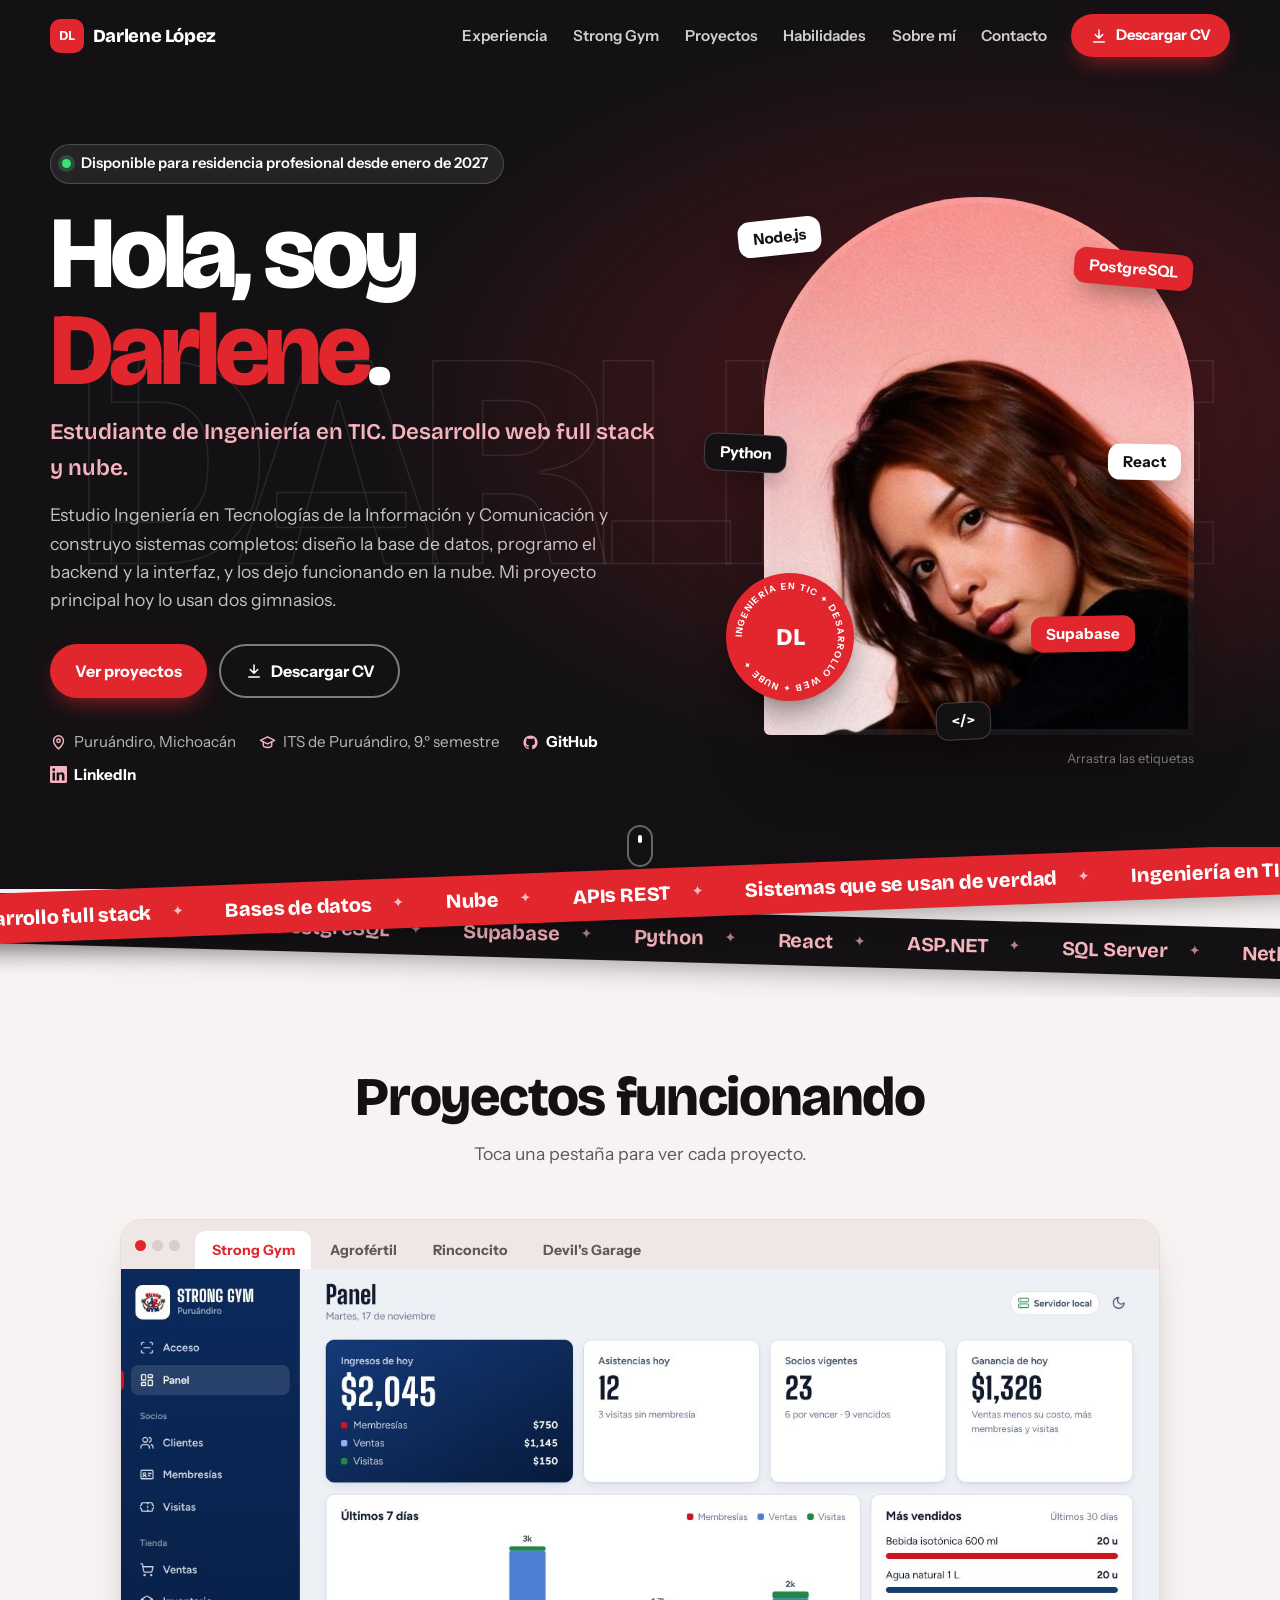
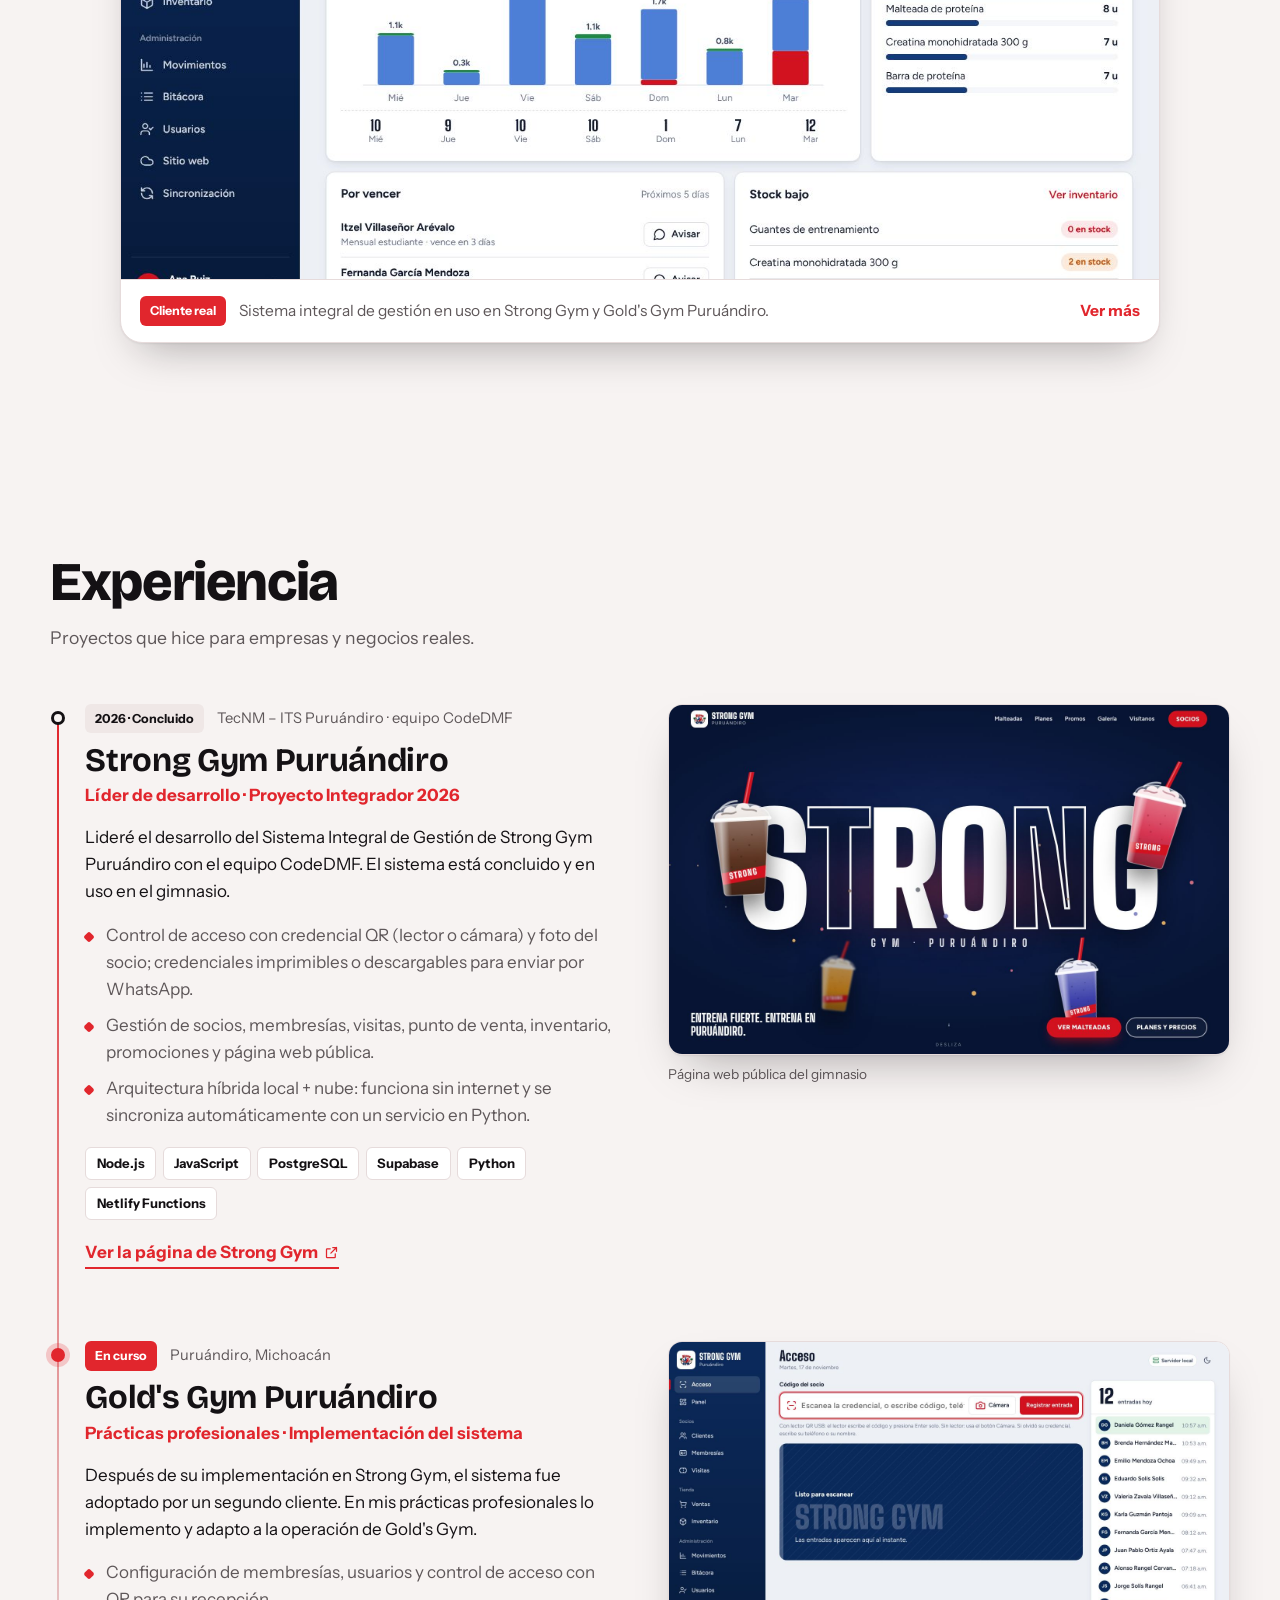
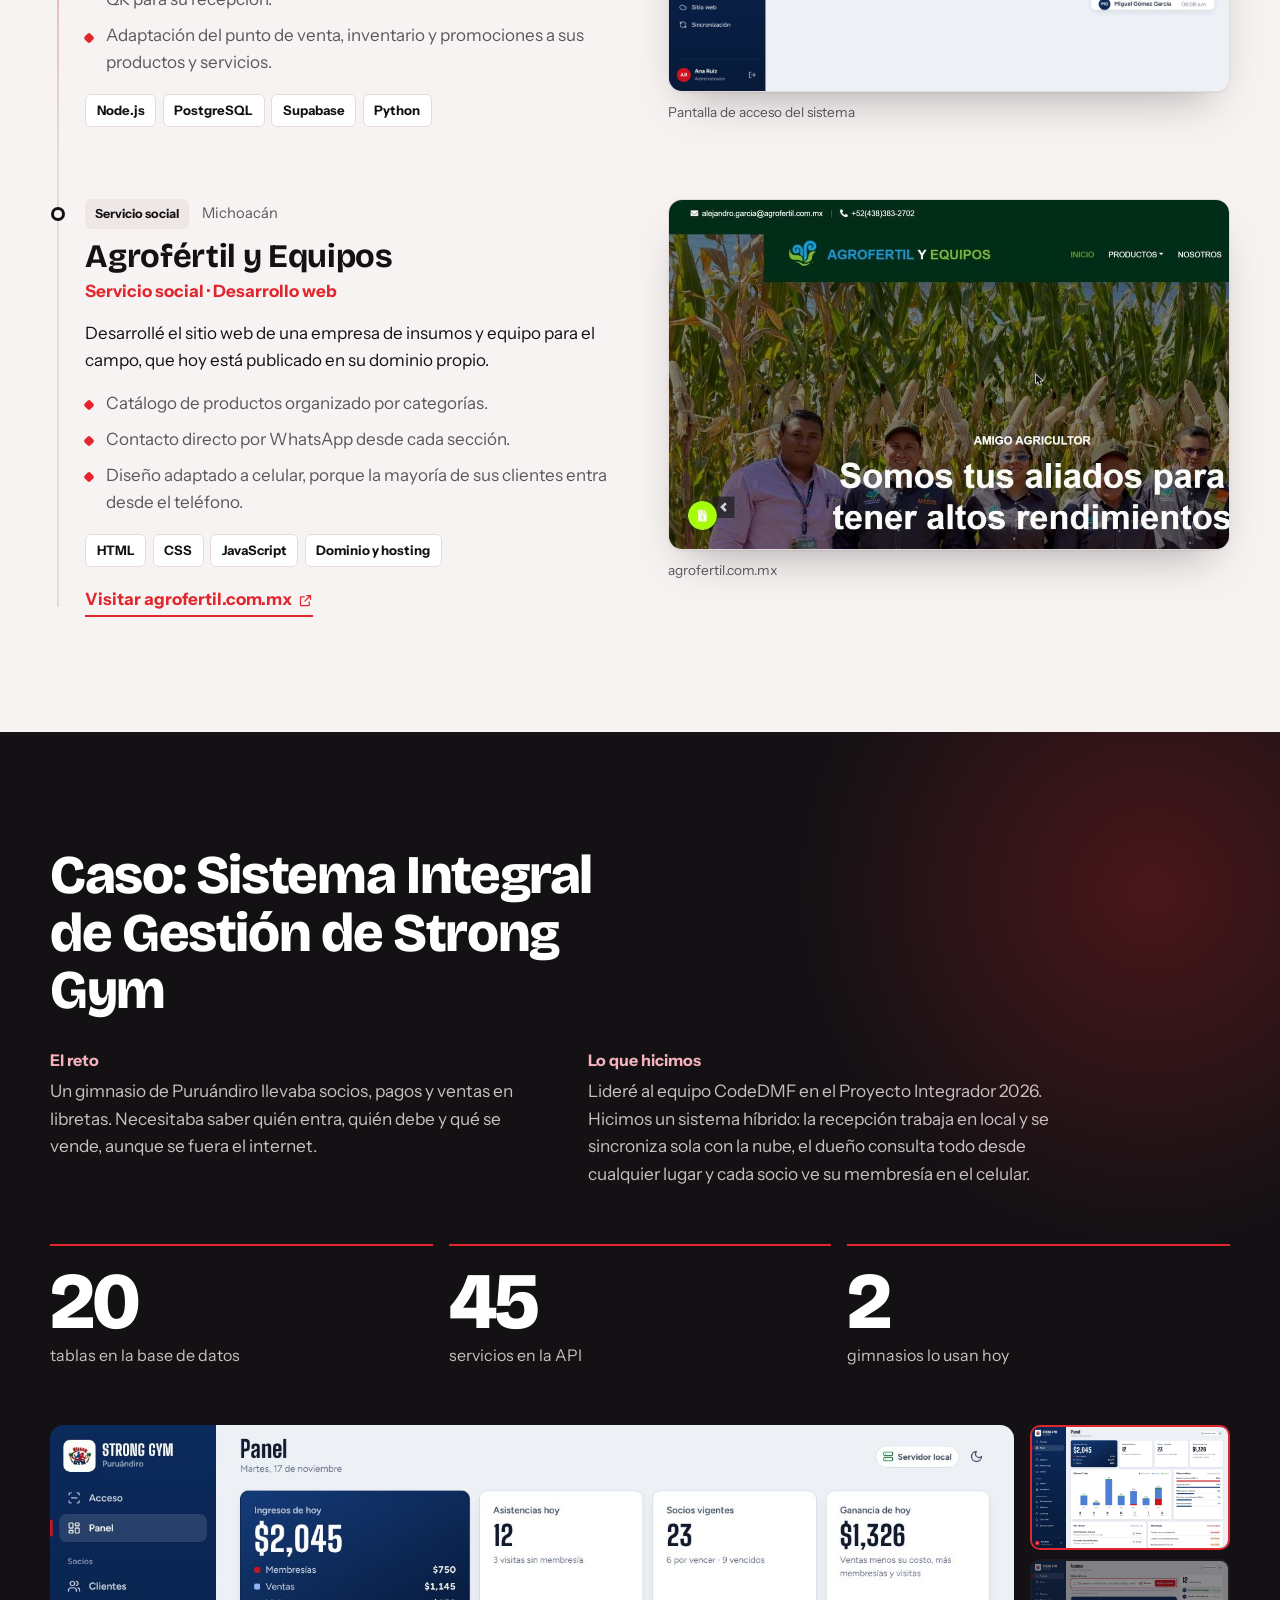
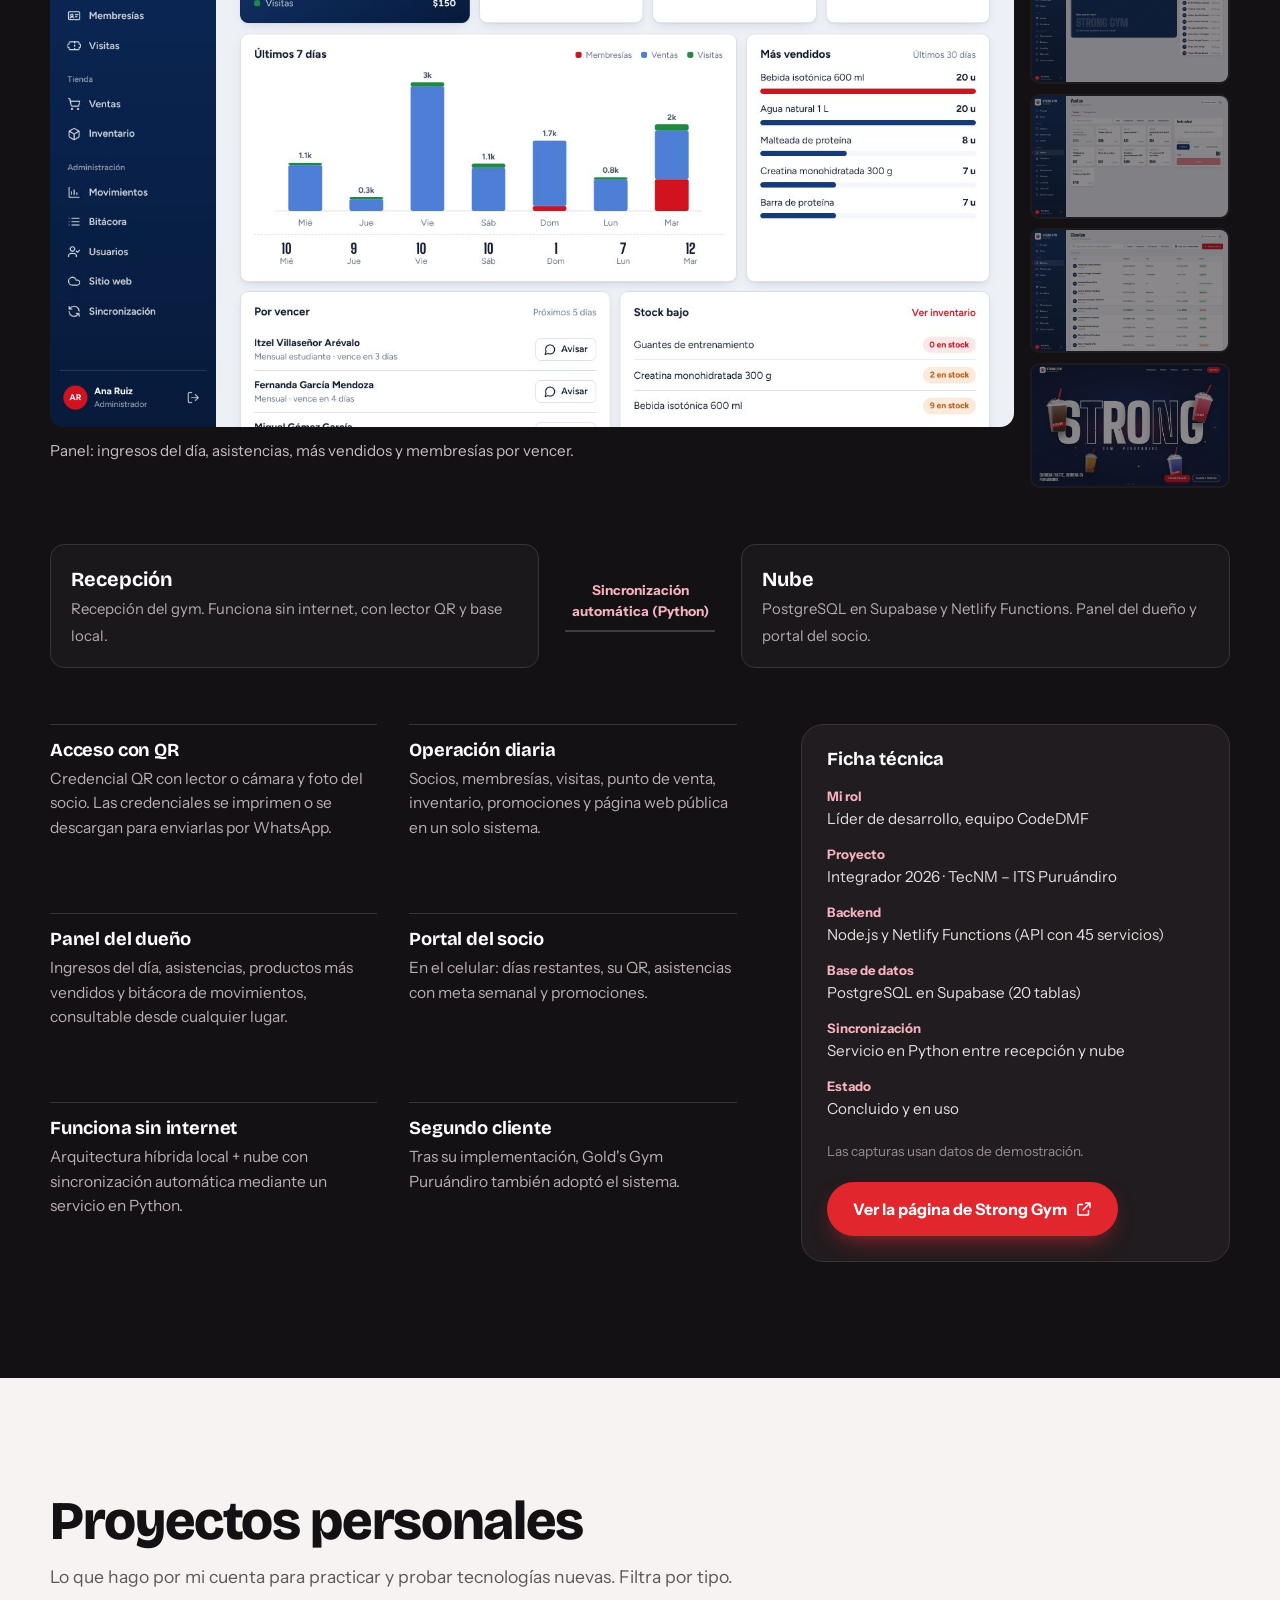
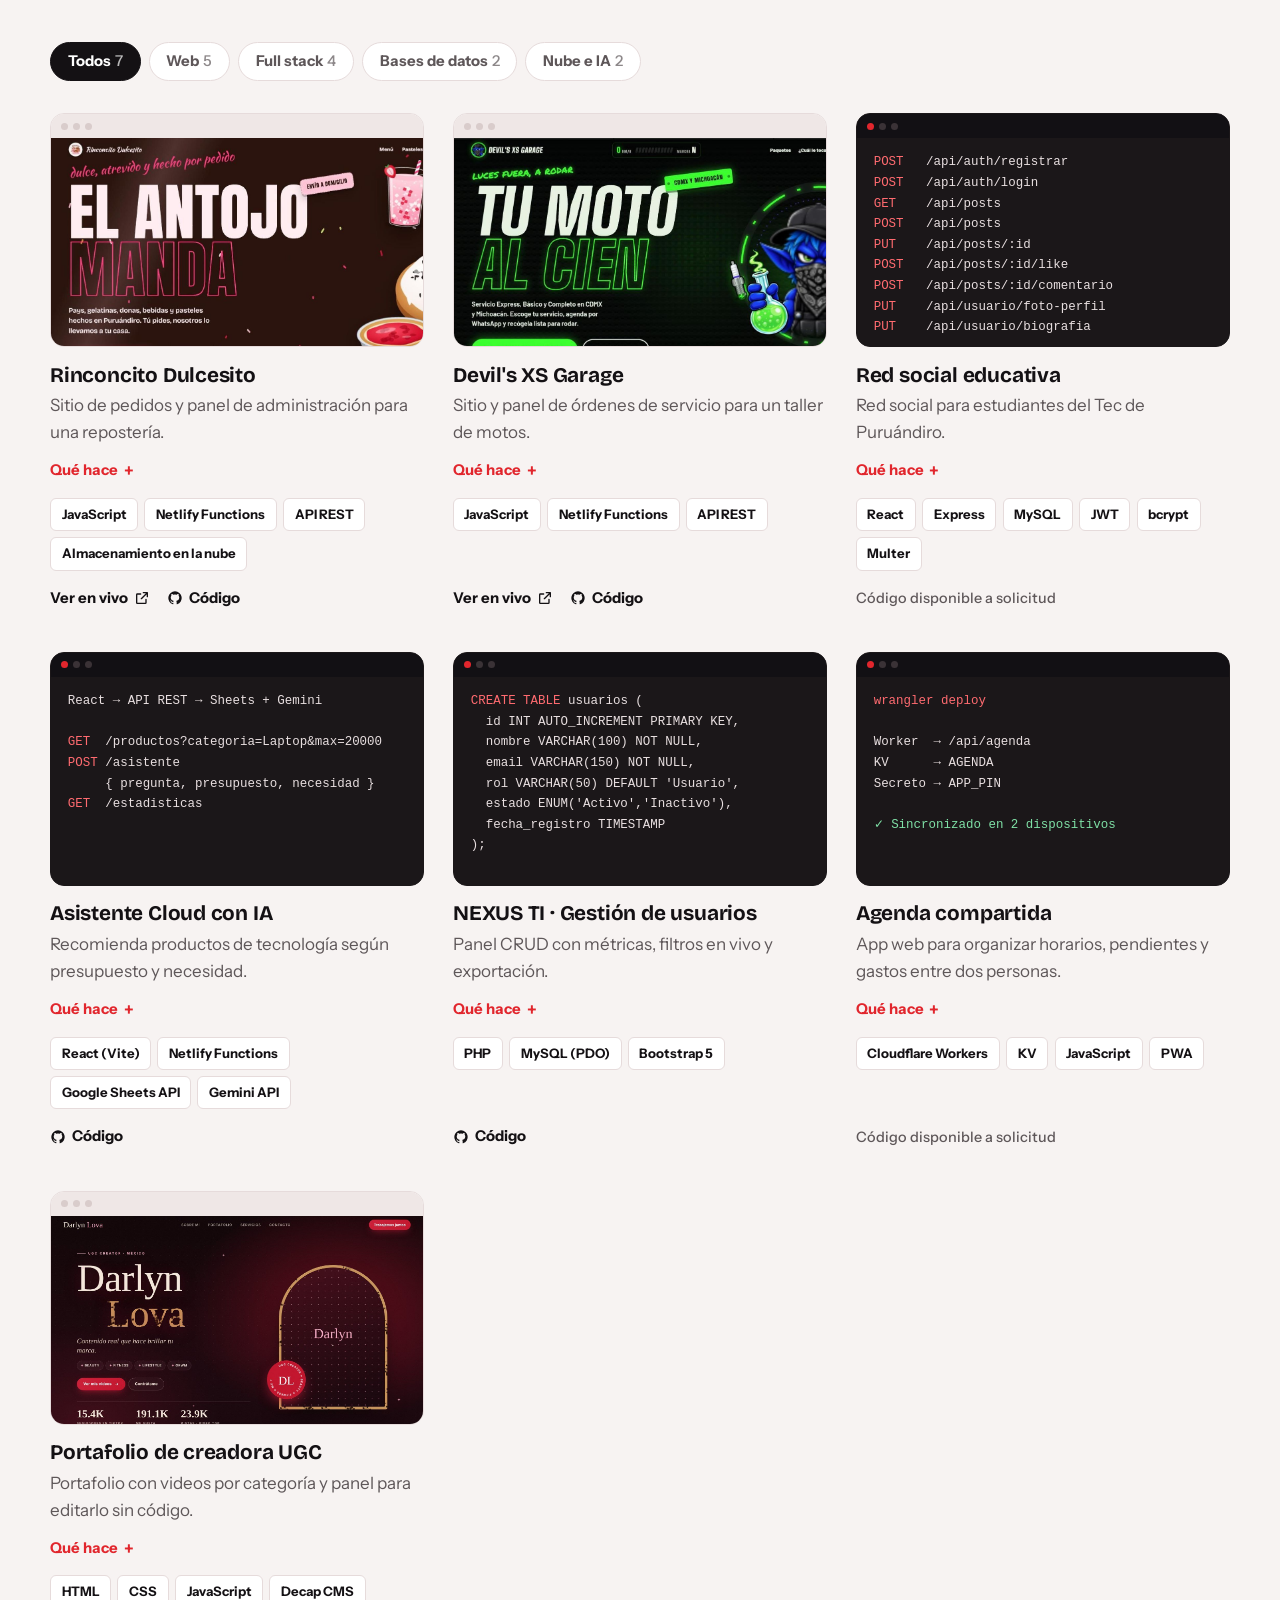
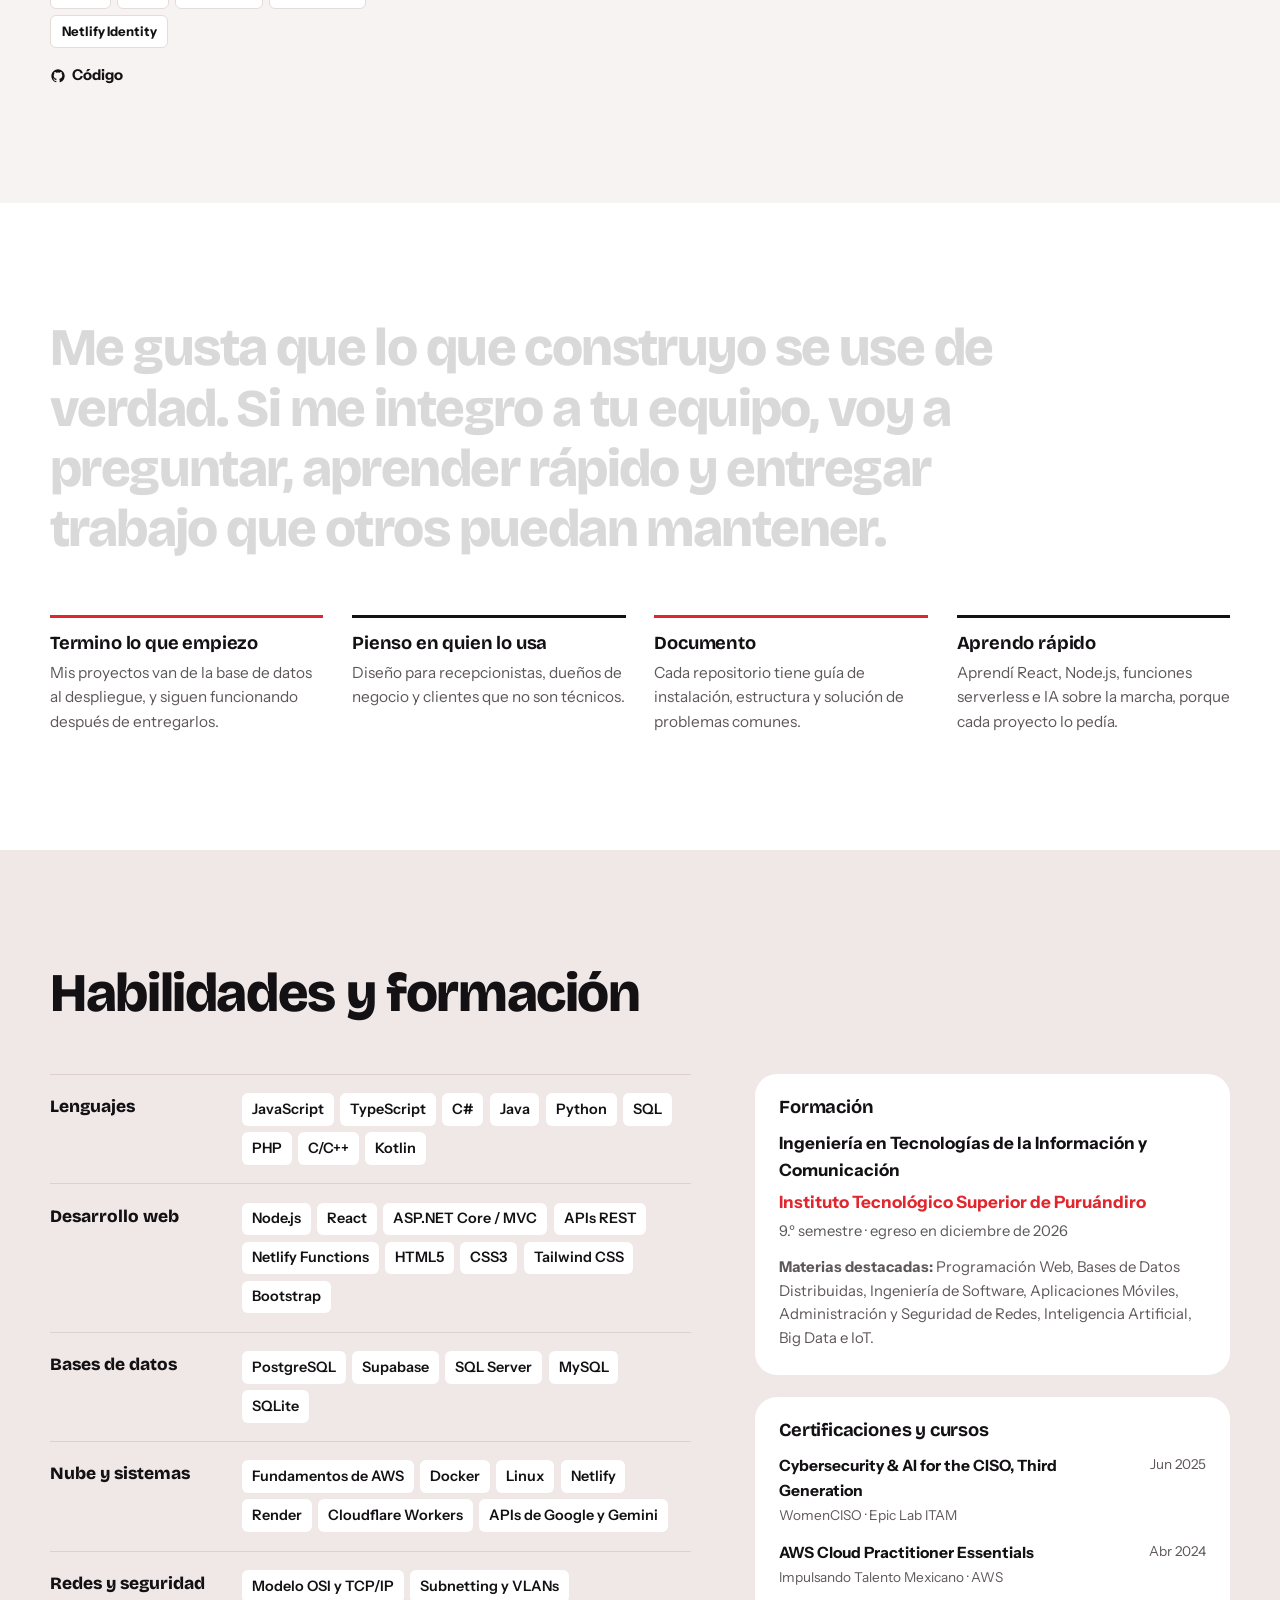
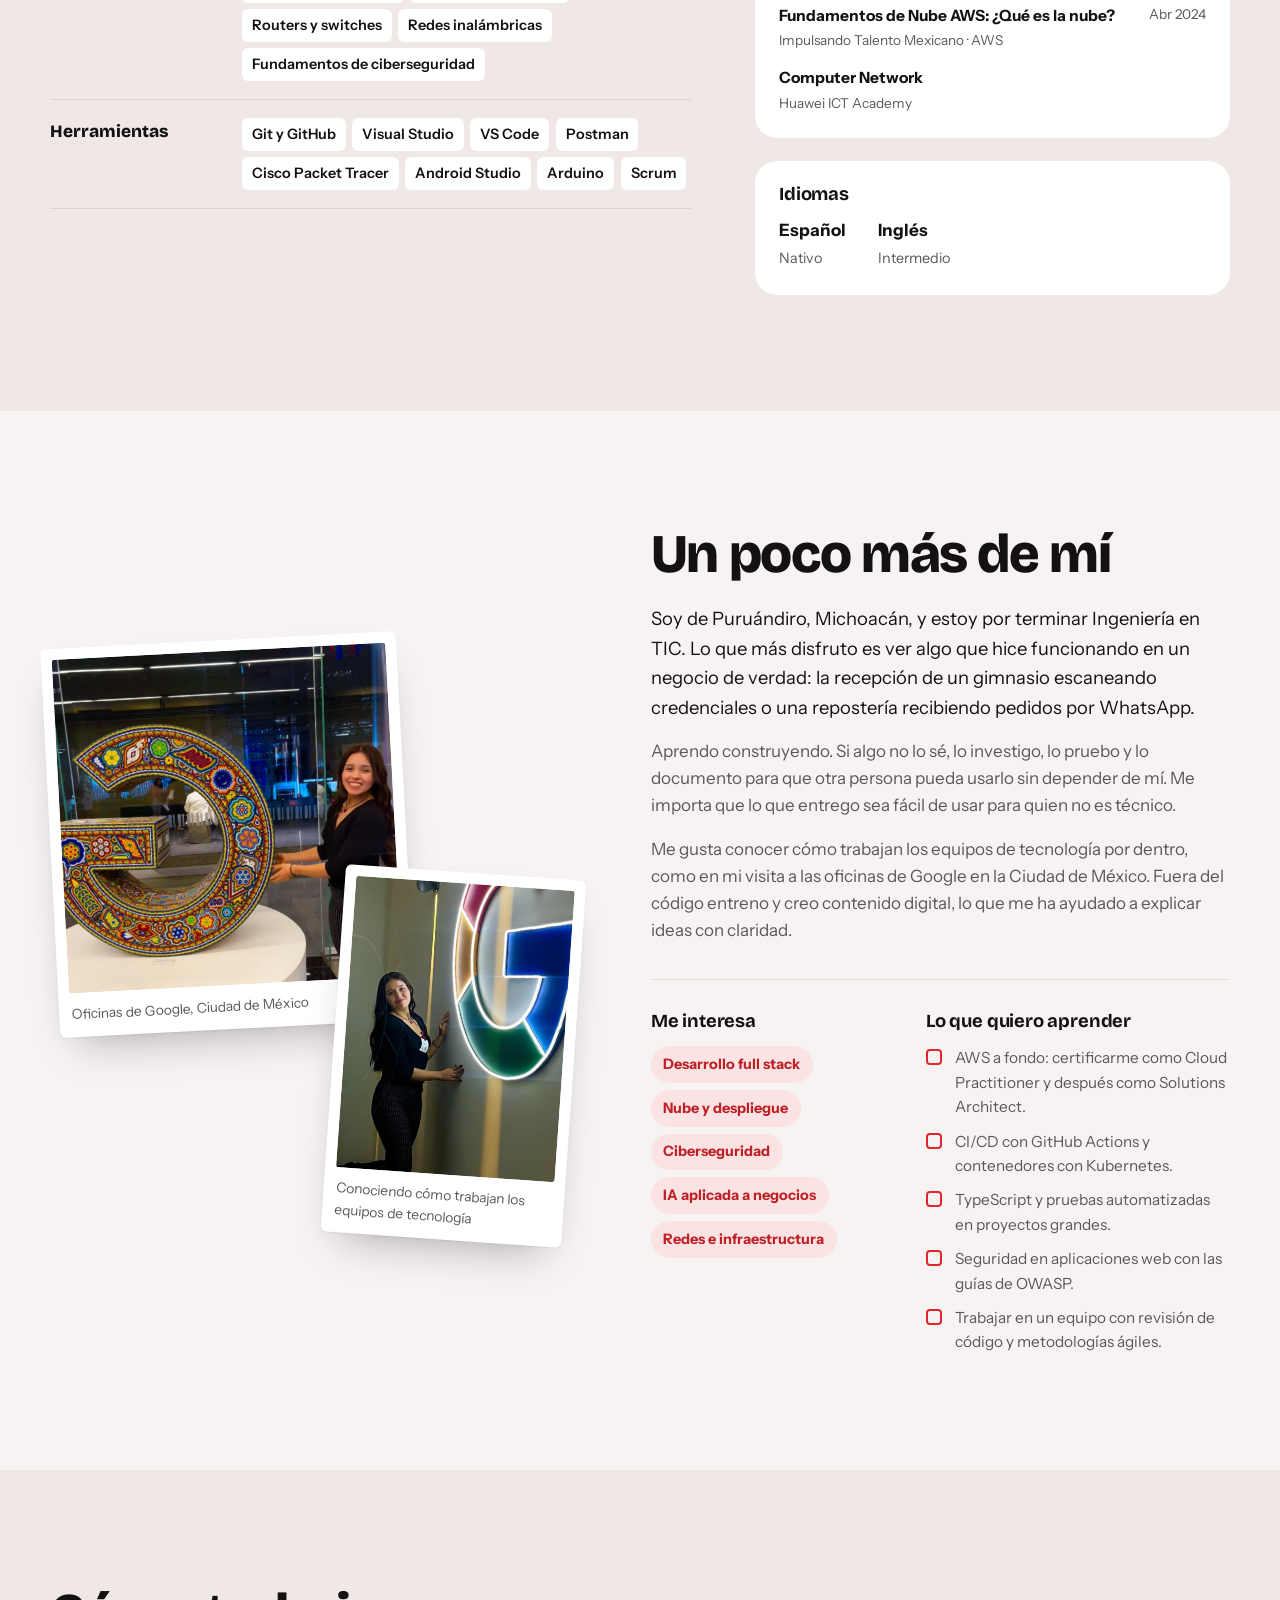
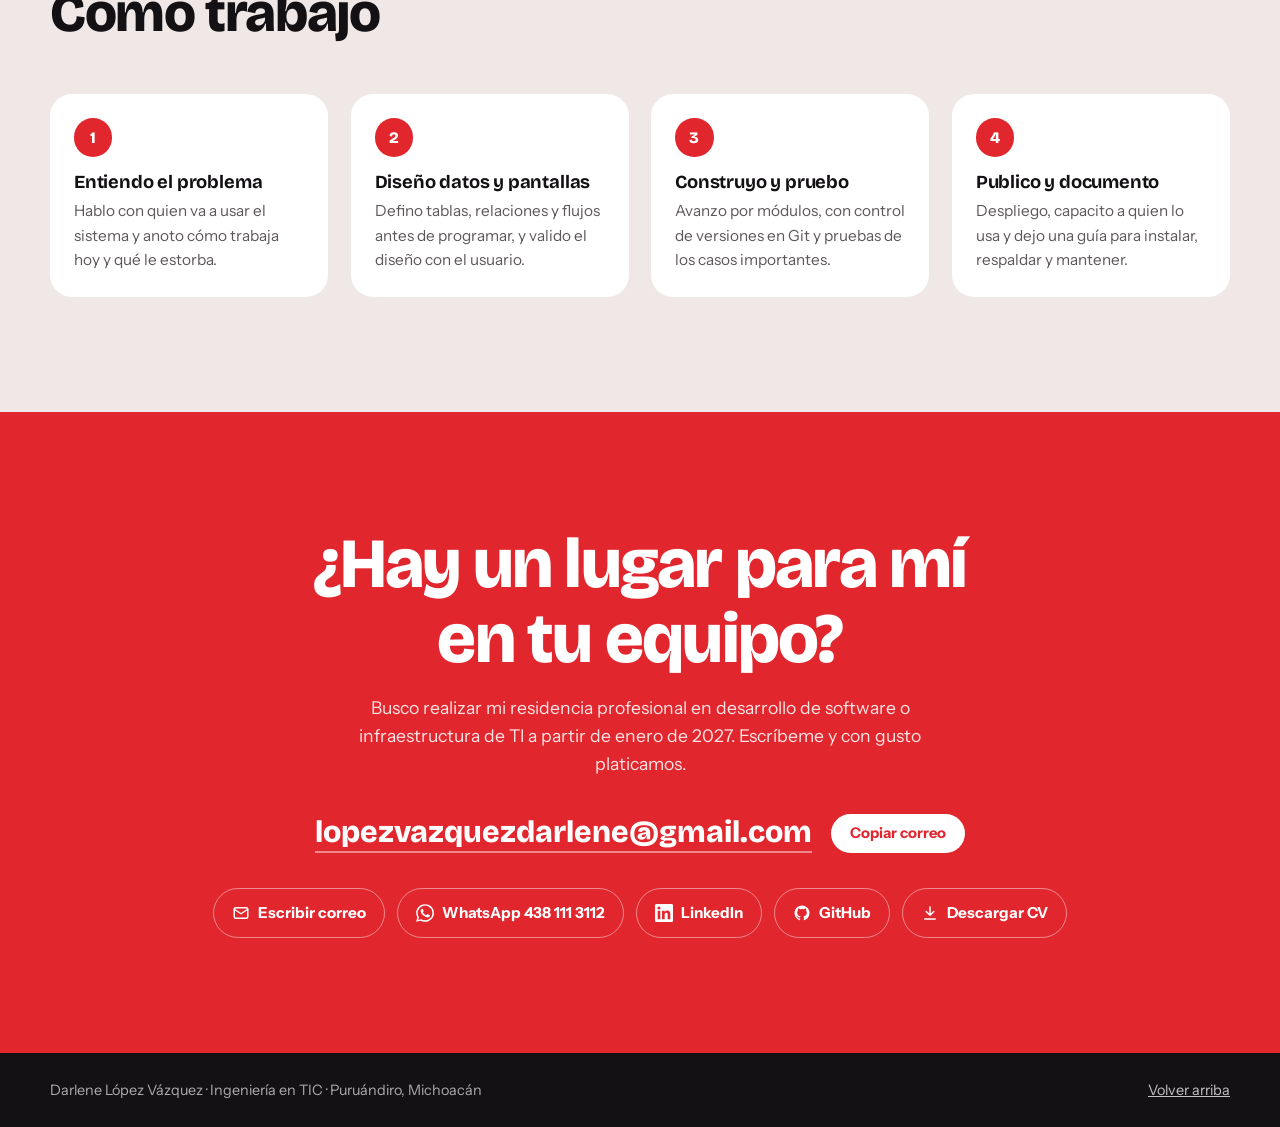
==== commit 5e80029a: "Portafolio en negro y rojo, más animado y con datos reales de Strong Gym - Foto principal nueva, int" ====
--- a/index.html
+++ b/index.html
@@ -3,14 +3,14 @@
 <head>
 <meta charset="utf-8">
 <meta name="viewport" content="width=device-width, initial-scale=1, viewport-fit=cover">
-<meta name="theme-color" content="#eef2f1">
+<meta name="theme-color" content="#121014">
 <title>Darlene López Vázquez · Ingeniería en TIC · Desarrollo web y nube</title>
-<meta name="description" content="Portafolio de Darlene López Vázquez, estudiante de Ingeniería en TIC. Sistemas web full stack, bases de datos y despliegue en la nube. Disponible para residencia profesional desde enero de 2027.">
+<meta name="description" content="Portafolio de Darlene López Vázquez, estudiante de Ingeniería en TIC. Sistemas web full stack, bases de datos y nube. Disponible para residencia profesional desde enero de 2027.">
 <meta property="og:title" content="Darlene López Vázquez · Ingeniería en TIC">
 <meta property="og:description" content="Sistemas web full stack, bases de datos y nube. Disponible para residencia profesional desde enero de 2027.">
 <meta property="og:type" content="website">
-<meta property="og:image" content="media/proyectos/sg-panel.jpg">
-<link rel="icon" href="data:image/svg+xml,<svg xmlns=%22http://www.w3.org/2000/svg%22 viewBox=%220 0 64 64%22><rect width=%2264%22 height=%2264%22 rx=%2216%22 fill=%22%231f6377%22/><text x=%2232%22 y=%2243%22 text-anchor=%22middle%22 font-family=%22Arial%22 font-weight=%22700%22 font-size=%2228%22 fill=%22%23fff%22>DL</text></svg>">
+<meta property="og:image" content="media/darlene-principal.jpg">
+<link rel="icon" href="data:image/svg+xml,<svg xmlns=%22http://www.w3.org/2000/svg%22 viewBox=%220 0 64 64%22><rect width=%2264%22 height=%2264%22 rx=%2216%22 fill=%22%23e1262d%22/><text x=%2232%22 y=%2243%22 text-anchor=%22middle%22 font-family=%22Arial%22 font-weight=%22700%22 font-size=%2228%22 fill=%22%23fff%22>DL</text></svg>">
 <link rel="preconnect" href="https://fonts.googleapis.com">
 <link rel="preconnect" href="https://fonts.gstatic.com" crossorigin>
 <link rel="stylesheet" href="https://fonts.googleapis.com/css2?family=Bricolage+Grotesque:opsz,wght@12..96,400;12..96,600;12..96,700;12..96,800&family=Instrument+Sans:ital,wght@0,400;0,500;0,600;0,700;1,400&display=swap">
@@ -19,31 +19,65 @@
 <body class="cargando">
 <a class="saltar" href="#contenido">Saltar al contenido</a>
 
+<!-- Intro: se ve una vez por visita y se puede saltar -->
+<div class="intro" id="intro" aria-hidden="true">
+  <div class="intro-centro">
+    <span class="intro-logo">DL</span>
+    <span class="intro-nombre">Darlene López</span>
+    <span class="intro-linea"></span>
+  </div>
+  <button class="intro-saltar" type="button" tabindex="-1">Saltar</button>
+</div>
+
 <header class="barra" id="barra">
   <a class="logo" href="#inicio" id="logo" aria-label="Inicio"></a>
   <nav aria-label="Secciones">
     <button class="menu-boton" id="menu-boton" type="button" aria-expanded="false" aria-controls="menu">Menú</button>
     <ul class="menu" id="menu"></ul>
   </nav>
-  <a class="btn btn-tinta btn-chico" id="btn-barra" href="#" download></a>
+  <a class="btn btn-rojo btn-chico" id="btn-barra" href="#" download></a>
 </header>
 
 <main id="contenido">
 <!-- ================= INICIO ================= -->
 <section class="hero" id="inicio">
+  <span class="palabra-fondo" id="palabra-fondo" aria-hidden="true"></span>
   <div class="ancho hero-grid">
     <div class="hero-texto">
       <p class="disponible entra" id="h-disponible"></p>
       <h1 class="entra" id="h-saludo"></h1>
       <p class="rol entra" id="h-rol"></p>
-      <p class="intro entra" id="h-intro"></p>
+      <p class="intro-texto entra" id="h-intro"></p>
       <div class="acciones entra">
-        <a class="btn btn-petroleo" href="#proyectos" id="h-btn1"></a>
-        <a class="btn btn-borde" href="#" id="h-btn2" download></a>
+        <a class="btn btn-rojo magnetico" href="#proyectos" id="h-btn1"></a>
+        <a class="btn btn-claro-borde magnetico" href="#" id="h-btn2" download></a>
       </div>
       <ul class="datos-hero entra" id="h-datos"></ul>
     </div>
-    <figure class="ventana entra" id="ventana" aria-label="Vista previa de proyectos">
+    <div class="retrato entra">
+      <div class="retrato-marco" id="retrato-marco"><div class="retrato-in" id="foto-principal"></div></div>
+      <div class="sello" aria-hidden="true">
+        <svg viewBox="0 0 150 150"><defs><path id="circ" d="M75,75 m-56,0 a56,56 0 1,1 112,0 a56,56 0 1,1 -112,0"/></defs>
+          <text><textPath href="#circ" id="sello-texto"></textPath></text></svg>
+        <span class="centro" id="sello-iniciales"></span>
+      </div>
+      <div class="stickers" id="stickers" aria-hidden="true"></div>
+      <p class="pista-stickers" aria-hidden="true">Arrastra las etiquetas</p>
+    </div>
+  </div>
+  <a class="bajar" href="#vitrina" aria-label="Bajar a proyectos"><i></i></a>
+</section>
+
+<div class="cintas" aria-hidden="true">
+  <div class="cinta roja"><div class="cinta-pista" id="cinta1"></div></div>
+  <div class="cinta negra"><div class="cinta-pista inversa" id="cinta2"></div></div>
+</div>
+
+<!-- ================= VITRINA ================= -->
+<section class="vitrina" id="vitrina">
+  <div class="ancho">
+    <header class="cabeza centrada rev"><h2 id="v-titulo"></h2><p id="v-texto"></p></header>
+    <figure class="ventana rev" id="ventana" aria-label="Vista previa de proyectos">
       <div class="ventana-barra">
         <span class="puntos" aria-hidden="true"><i></i><i></i><i></i></span>
         <div class="pestanas" role="tablist" id="pestanas"></div>
@@ -57,7 +91,7 @@
 <!-- ================= EXPERIENCIA ================= -->
 <section class="seccion" id="experiencia">
   <div class="ancho">
-    <header class="cabeza"><h2 id="e-titulo"></h2><p id="e-sub"></p></header>
+    <header class="cabeza rev"><h2 id="e-titulo"></h2><p id="e-sub"></p></header>
     <ol class="linea-tiempo" id="puestos"></ol>
   </div>
 </section>
@@ -65,27 +99,28 @@
 <!-- ================= CASO DESTACADO ================= -->
 <section class="seccion oscura" id="destacado">
   <div class="ancho">
-    <header class="cabeza"><h2 id="d-titulo"></h2></header>
-    <div class="caso-intro">
+    <header class="cabeza rev"><h2 id="d-titulo"></h2></header>
+    <div class="caso-intro rev">
       <div><h3>El reto</h3><p id="d-contexto"></p></div>
-      <div><h3>Lo que hice</h3><p id="d-solucion"></p></div>
-    </div>
-    <div class="galeria" id="galeria">
+      <div><h3>Lo que hicimos</h3><p id="d-solucion"></p></div>
+    </div>
+    <div class="numeros rev" id="d-numeros"></div>
+    <div class="galeria rev" id="galeria">
       <div class="galeria-principal" id="galeria-principal"></div>
       <div class="galeria-miniaturas" id="galeria-miniaturas" role="tablist" aria-label="Capturas del sistema"></div>
     </div>
-    <div class="arquitectura" aria-label="Cómo se conecta el sistema">
-      <div class="nodo"><b>Recepción</b><span>Computadora del gym. Funciona sin internet, lector QR y base de datos local.</span></div>
-      <div class="flujo" aria-hidden="true"><span>cada 60 s</span><i></i></div>
-      <div class="nodo"><b>Nube</b><span>Docker en Render. Sitio web, portal del socio y consulta del dueño.</span></div>
+    <div class="arquitectura rev" aria-label="Cómo se conecta el sistema">
+      <div class="nodo"><b>Recepción</b><span id="d-local"></span></div>
+      <div class="flujo" aria-hidden="true"><span id="d-flujo"></span><i><em></em></i></div>
+      <div class="nodo"><b>Nube</b><span id="d-nube"></span></div>
     </div>
     <div class="caso-detalle">
       <ul class="funciones" id="d-funciones"></ul>
-      <aside class="ficha">
+      <aside class="ficha rev">
         <h3>Ficha técnica</h3>
         <dl id="d-ficha"></dl>
         <p class="nota" id="d-nota"></p>
-        <a class="btn btn-claro" id="d-link" target="_blank" rel="noopener"></a>
+        <a class="btn btn-rojo" id="d-link" target="_blank" rel="noopener"></a>
       </aside>
     </div>
   </div>
@@ -94,22 +129,30 @@
 <!-- ================= PROYECTOS PERSONALES ================= -->
 <section class="seccion" id="proyectos">
   <div class="ancho">
-    <header class="cabeza"><h2 id="p-titulo"></h2><p id="p-sub"></p></header>
+    <header class="cabeza rev"><h2 id="p-titulo"></h2><p id="p-sub"></p></header>
     <div class="filtros" id="filtros" role="group" aria-label="Filtrar proyectos"></div>
     <div class="rejilla" id="rejilla"></div>
   </div>
 </section>
 
+<!-- ================= LO QUE APORTO ================= -->
+<section class="seccion aporto" id="aporto">
+  <div class="ancho">
+    <blockquote class="cita" id="cita"></blockquote>
+    <div class="razones" id="razones"></div>
+  </div>
+</section>
+
 <!-- ================= HABILIDADES Y FORMACIÓN ================= -->
 <section class="seccion suave" id="habilidades">
   <div class="ancho">
-    <header class="cabeza"><h2 id="h-titulo"></h2></header>
+    <header class="cabeza rev"><h2 id="h-titulo"></h2></header>
     <div class="habilidades-grid">
       <dl class="grupos" id="grupos"></dl>
       <div class="formacion">
-        <div class="bloque-formacion" id="educacion"></div>
-        <div class="bloque-formacion"><h3>Certificaciones y cursos</h3><ul class="certs" id="certs"></ul></div>
-        <div class="bloque-formacion"><h3>Idiomas</h3><ul class="idiomas" id="idiomas"></ul></div>
+        <div class="bloque-formacion rev" id="educacion"></div>
+        <div class="bloque-formacion rev"><h3>Certificaciones y cursos</h3><ul class="certs" id="certs"></ul></div>
+        <div class="bloque-formacion rev"><h3>Idiomas</h3><ul class="idiomas" id="idiomas"></ul></div>
       </div>
     </div>
   </div>
@@ -120,9 +163,9 @@
   <div class="ancho sobre-grid">
     <div class="fotos" id="fotos"></div>
     <div class="sobre-texto">
-      <h2 id="s-titulo"></h2>
+      <h2 class="rev" id="s-titulo"></h2>
       <div id="s-parrafos"></div>
-      <div class="listas">
+      <div class="listas rev">
         <div><h3 id="s-int-titulo"></h3><ul class="chips" id="s-intereses"></ul></div>
         <div><h3 id="s-apr-titulo"></h3><ul class="pendientes" id="s-aprender"></ul></div>
       </div>
@@ -130,18 +173,10 @@
   </div>
 </section>
 
-<!-- ================= LO QUE APORTO ================= -->
-<section class="seccion suave" id="aporto">
-  <div class="ancho">
-    <blockquote class="cita" id="cita"></blockquote>
-    <div class="razones" id="razones"></div>
-  </div>
-</section>
-
 <!-- ================= CÓMO TRABAJO ================= -->
-<section class="seccion" id="proceso">
-  <div class="ancho">
-    <header class="cabeza"><h2 id="pr-titulo"></h2></header>
+<section class="seccion suave" id="proceso">
+  <div class="ancho">
+    <header class="cabeza rev"><h2 id="pr-titulo"></h2></header>
     <ol class="pasos" id="pasos"></ol>
   </div>
 </section>
@@ -149,13 +184,13 @@
 <!-- ================= CONTACTO ================= -->
 <section class="seccion contacto" id="contacto">
   <div class="ancho">
-    <h2 id="c-titulo"></h2>
-    <p class="sub" id="c-sub"></p>
-    <div class="correo">
+    <h2 class="rev" id="c-titulo"></h2>
+    <p class="sub rev" id="c-sub"></p>
+    <div class="correo rev">
       <a id="correo-texto" href="#"></a>
-      <button class="btn btn-acento btn-chico" id="copiar" type="button"></button>
-    </div>
-    <div class="enlaces" id="enlaces"></div>
+      <button class="btn btn-blanco btn-chico" id="copiar" type="button"></button>
+    </div>
+    <div class="enlaces rev" id="enlaces"></div>
   </div>
 </section>
 </main>
--- a/css/estilos.css
+++ b/css/estilos.css
@@ -1,17 +1,17 @@
 /* =====================================================================
    Darlene López Vázquez · Portafolio de TI
-   Colores principales: se pueden cambiar desde el panel (Diseño).
+   Negro y rojo. Los colores principales se cambian desde el panel (Diseño).
    ===================================================================== */
 :root {
-  --papel: #eef2f1;
+  --papel: #f7f3f2;
   --superficie: #ffffff;
-  --tinta: #10262e;
-  --tinta-2: #4a626b;
-  --petroleo: #1f6377;
-  --petroleo-claro: #d6e8ea;
-  --acento: #d9486f;
-  --linea: #cddadb;
-  --oscuro: #10262e;
+  --tinta: #141114;
+  --tinta-2: #5e5759;
+  --rojo: #e1262d;
+  --rojo-claro: #fde4e5;
+  --rosa: #f6b3be;
+  --linea: #e6dbdb;
+  --oscuro: #141114;
 
   --display: "Bricolage Grotesque", "Segoe UI", system-ui, sans-serif;
   --texto: "Instrument Sans", "Segoe UI", system-ui, sans-serif;
@@ -20,253 +20,295 @@
   --r-medio: 14px;
   --r-grande: 22px;
   --ancho: 1180px;
-  --sombra: 0 1px 2px rgba(16, 38, 46, .06), 0 18px 40px -18px rgba(16, 38, 46, .28);
+  --sombra: 0 1px 2px rgba(20, 17, 20, .06), 0 22px 44px -20px rgba(20, 17, 20, .35);
+  --ease: cubic-bezier(.2, .7, .2, 1);
 }
 
 *, *::before, *::after { box-sizing: border-box; }
-html { scroll-behavior: smooth; scroll-padding-top: 84px; -webkit-text-size-adjust: 100%; }
-body {
-  margin: 0;
-  font-family: var(--texto);
-  font-size: 1.0625rem;
-  line-height: 1.6;
-  color: var(--tinta);
-  background: var(--papel);
-  -webkit-font-smoothing: antialiased;
-}
+html { scroll-behavior: smooth; scroll-padding-top: 80px; -webkit-text-size-adjust: 100%; }
+body { margin: 0; font-family: var(--texto); font-size: 1.0625rem; line-height: 1.6; color: var(--tinta); background: var(--papel); -webkit-font-smoothing: antialiased; overflow-x: hidden; }
 img { max-width: 100%; display: block; }
 a { color: inherit; }
-h1, h2, h3 { font-family: var(--display); line-height: 1.08; margin: 0; letter-spacing: -.02em; }
-h2 { font-size: clamp(2rem, 4.2vw, 3.1rem); font-weight: 700; }
+h1, h2, h3 { font-family: var(--display); line-height: 1.06; margin: 0; letter-spacing: -.025em; }
+h2 { font-size: clamp(2.1rem, 4.6vw, 3.4rem); font-weight: 800; }
 h3 { font-size: 1.15rem; font-weight: 700; letter-spacing: -.01em; }
 p { margin: 0; }
 ul, ol { margin: 0; padding: 0; list-style: none; }
-em { font-style: normal; color: var(--petroleo); }
-:focus-visible { outline: 3px solid var(--acento); outline-offset: 3px; border-radius: 4px; }
+em { font-style: normal; color: var(--rojo); }
+:focus-visible { outline: 3px solid var(--rojo); outline-offset: 3px; border-radius: 4px; }
 [hidden] { display: none !important; }
-
 .ancho { width: min(100% - 2.5rem, var(--ancho)); margin-inline: auto; }
-.saltar { position: absolute; left: 1rem; top: -60px; background: var(--tinta); color: #fff; padding: .6rem 1rem; border-radius: var(--r-chico); z-index: 100; }
+.saltar { position: absolute; left: 1rem; top: -60px; background: var(--tinta); color: #fff; padding: .6rem 1rem; border-radius: var(--r-chico); z-index: 200; }
 .saltar:focus { top: 1rem; }
 
 /* ---------- Botones ---------- */
-.btn {
-  display: inline-flex; align-items: center; justify-content: center; gap: .5rem;
-  font: 600 1rem/1 var(--texto);
-  padding: .95rem 1.4rem; border-radius: 999px; border: 1.5px solid transparent;
-  text-decoration: none; cursor: pointer; transition: background .2s, color .2s, border-color .2s, transform .2s;
-}
-.btn:hover { transform: translateY(-1px); }
+.btn { display: inline-flex; align-items: center; justify-content: center; gap: .5rem; font: 700 1rem/1 var(--texto); padding: 1rem 1.45rem; border-radius: 999px; border: 2px solid transparent; text-decoration: none; cursor: pointer; transition: background .2s, color .2s, border-color .2s, box-shadow .2s; }
 .btn svg { width: 18px; height: 18px; flex: none; }
 .btn-chico { padding: .65rem 1.05rem; font-size: .92rem; }
-.btn-petroleo { background: var(--petroleo); color: #fff; }
-.btn-petroleo:hover { background: color-mix(in srgb, var(--petroleo) 85%, #000); }
-.btn-tinta { background: var(--tinta); color: #fff; }
-.btn-acento { background: var(--acento); color: #fff; }
-.btn-acento:hover { background: color-mix(in srgb, var(--acento) 85%, #000); }
-.btn-borde { border-color: var(--tinta); color: var(--tinta); background: transparent; }
-.btn-borde:hover { background: var(--tinta); color: #fff; }
-.btn-claro { background: #fff; color: var(--tinta); }
+.btn-rojo { background: var(--rojo); color: #fff; box-shadow: 0 10px 24px -10px color-mix(in srgb, var(--rojo) 80%, transparent); }
+.btn-rojo:hover { background: color-mix(in srgb, var(--rojo) 85%, #000); }
+.btn-claro-borde { border-color: rgba(255,255,255,.45); color: #fff; }
+.btn-claro-borde:hover { background: #fff; color: var(--tinta); border-color: #fff; }
+.btn-blanco { background: #fff; color: var(--rojo); }
+.btn-blanco:hover { background: var(--tinta); color: #fff; }
+
+/* ---------- Intro ---------- */
+.intro { position: fixed; inset: 0; z-index: 150; background: var(--oscuro); display: grid; place-items: center; color: #fff; }
+.intro-centro { display: grid; justify-items: center; gap: .8rem; }
+.intro-logo { display: grid; place-items: center; width: 84px; height: 84px; border-radius: 24px; background: var(--rojo); font: 800 2rem var(--display); }
+.intro-nombre { font: 800 clamp(2rem, 6vw, 3.6rem)/1 var(--display); letter-spacing: -.03em; }
+.intro-linea { width: 0; height: 3px; background: var(--rojo); border-radius: 3px; }
+.intro-saltar { position: absolute; right: 1.2rem; bottom: 1.2rem; background: none; border: 1px solid rgba(255,255,255,.3); color: #fff; font: 600 .85rem var(--texto); padding: .45rem .9rem; border-radius: 999px; cursor: pointer; }
+.intro.jugando .intro-logo { animation: intro-pop .6s var(--ease) both; }
+.intro.jugando .intro-nombre { animation: intro-sube .7s .15s var(--ease) both; }
+.intro.jugando .intro-linea { animation: intro-linea .9s .35s var(--ease) both; }
+.intro.saliendo { clip-path: inset(0 0 100% 0); transition: clip-path .7s cubic-bezier(.7, 0, .3, 1); }
+.intro.fuera { display: none; }
+@keyframes intro-pop { from { transform: scale(.4) rotate(-12deg); opacity: 0; } }
+@keyframes intro-sube { from { transform: translateY(30px); opacity: 0; } }
+@keyframes intro-linea { to { width: 180px; } }
+body:not(.con-intro) .intro { display: none; }
 
 /* ---------- Barra ---------- */
-.barra {
-  position: sticky; top: 0; z-index: 50;
-  display: flex; align-items: center; gap: 1.5rem;
-  padding: .9rem max(1.25rem, calc((100% - var(--ancho)) / 2));
-  background: color-mix(in srgb, var(--papel) 82%, transparent);
-  backdrop-filter: blur(12px); -webkit-backdrop-filter: blur(12px);
-  border-bottom: 1px solid transparent; transition: border-color .3s;
-}
-.barra.solida { border-bottom-color: var(--linea); }
+.barra { position: fixed; inset: 0 0 auto 0; z-index: 50; display: flex; align-items: center; gap: 1.5rem; padding: .9rem max(1.25rem, calc((100% - var(--ancho)) / 2)); color: #fff; transition: background .3s, color .3s, box-shadow .3s; }
+.barra.solida { background: color-mix(in srgb, var(--papel) 88%, transparent); color: var(--tinta); backdrop-filter: blur(12px); -webkit-backdrop-filter: blur(12px); box-shadow: 0 1px 0 var(--linea); }
 .logo { font: 800 1.15rem/1 var(--display); text-decoration: none; letter-spacing: -.02em; display: flex; align-items: center; gap: .55rem; }
-.logo b { display: grid; place-items: center; width: 34px; height: 34px; border-radius: 10px; background: var(--petroleo); color: #fff; font-size: .85rem; }
+.logo b { display: grid; place-items: center; width: 34px; height: 34px; border-radius: 10px; background: var(--rojo); color: #fff; font-size: .85rem; }
 .barra nav { margin-left: auto; }
 .menu { display: flex; gap: 1.6rem; }
-.menu a { text-decoration: none; font-weight: 500; font-size: .95rem; color: var(--tinta-2); }
-.menu a:hover { color: var(--tinta); }
-.menu-boton { display: none; font: 600 .95rem var(--texto); background: none; border: 1.5px solid var(--linea); border-radius: 999px; padding: .5rem 1rem; color: var(--tinta); cursor: pointer; }
-
-/* ---------- Inicio ---------- */
-.hero { padding: clamp(2.5rem, 6vw, 5rem) 0 clamp(4rem, 8vw, 6.5rem); }
-.hero-grid { display: grid; grid-template-columns: minmax(0, 5fr) minmax(0, 6fr); gap: clamp(2rem, 5vw, 4.5rem); align-items: center; }
-.disponible {
-  display: inline-flex; align-items: center; gap: .6rem;
-  font-weight: 600; font-size: .92rem; color: var(--tinta);
-  background: var(--superficie); border: 1px solid var(--linea); border-radius: 999px; padding: .45rem .95rem .45rem .7rem;
-}
-.disponible::before { content: ""; width: 9px; height: 9px; border-radius: 50%; background: var(--acento); box-shadow: 0 0 0 4px color-mix(in srgb, var(--acento) 22%, transparent); }
-.hero h1 { font-size: clamp(3rem, 7.4vw, 5.9rem); font-weight: 800; letter-spacing: -.045em; margin: 1.4rem 0 1rem; line-height: .98; }
-.hero h1 .junto { white-space: nowrap; }
-.hero h1 .cara {
-  display: inline-block; width: 1.5em; height: .82em; border-radius: 999px; overflow: hidden;
-  vertical-align: -.06em; margin: 0 .12em; background: var(--petroleo-claro);
-}
-.hero h1 .cara img { width: 100%; height: 100%; object-fit: cover; object-position: 50% 22%; }
-.rol { font-family: var(--display); font-size: clamp(1.15rem, 1.8vw, 1.4rem); font-weight: 600; color: var(--petroleo); }
-.intro { margin-top: 1rem; color: var(--tinta-2); max-width: 34rem; font-size: 1.1rem; }
-.acciones { display: flex; flex-wrap: wrap; gap: .75rem; margin-top: 1.8rem; }
-.datos-hero { display: flex; flex-wrap: wrap; gap: .5rem 1.4rem; margin-top: 2rem; font-size: .95rem; color: var(--tinta-2); }
+.menu a { text-decoration: none; font-weight: 600; font-size: .95rem; opacity: .8; }
+.menu a:hover { opacity: 1; }
+.menu-boton { display: none; font: 600 .95rem var(--texto); background: none; border: 1.5px solid currentColor; border-radius: 999px; padding: .5rem 1rem; color: inherit; cursor: pointer; opacity: .85; }
+
+/* ---------- Inicio (oscuro) ---------- */
+.hero { position: relative; overflow: hidden; background: radial-gradient(ellipse 70% 60% at 78% 45%, color-mix(in srgb, var(--rojo) 30%, transparent), transparent 70%), var(--oscuro); color: #fff; padding: clamp(7rem, 12vw, 9rem) 0 clamp(4.5rem, 8vw, 6.5rem); }
+.palabra-fondo { position: absolute; left: 50%; top: 52%; transform: translate(-50%, -50%); font: 800 clamp(7rem, 24vw, 21rem)/1 var(--display); letter-spacing: -.06em; color: transparent; -webkit-text-stroke: 1.5px rgba(255,255,255,.09); white-space: nowrap; pointer-events: none; user-select: none; }
+.hero-grid { position: relative; display: grid; grid-template-columns: minmax(0, 1.1fr) minmax(0, .9fr); gap: clamp(2rem, 5vw, 4.5rem); align-items: center; }
+.disponible { display: inline-flex; align-items: center; gap: .6rem; font-weight: 600; font-size: .92rem; background: rgba(255,255,255,.08); border: 1px solid rgba(255,255,255,.18); border-radius: 999px; padding: .45rem .95rem .45rem .7rem; }
+.disponible::before { content: ""; width: 9px; height: 9px; border-radius: 50%; background: #3ee07a; box-shadow: 0 0 0 4px rgba(62,224,122,.22); animation: latido 2.2s infinite; }
+@keyframes latido { 50% { box-shadow: 0 0 0 8px rgba(62,224,122,0); } }
+.hero h1 { font-size: clamp(3.2rem, 8vw, 6.6rem); font-weight: 800; letter-spacing: -.05em; margin: 1.3rem 0 .9rem; line-height: .95; }
+.hero h1 .letra { display: inline-block; }
+.hero h1 .nombre { color: var(--rojo); white-space: nowrap; }
+.rol { font-family: var(--display); font-size: clamp(1.15rem, 1.8vw, 1.4rem); font-weight: 600; color: var(--rosa); }
+.intro-texto { margin-top: 1rem; color: rgba(255,255,255,.75); max-width: 35rem; font-size: 1.1rem; }
+.acciones { display: flex; flex-wrap: wrap; gap: .75rem; margin-top: 1.9rem; }
+.datos-hero { display: flex; flex-wrap: wrap; gap: .5rem 1.4rem; margin-top: 2rem; font-size: .95rem; color: rgba(255,255,255,.7); }
 .datos-hero li { display: flex; align-items: center; gap: .45rem; }
-.datos-hero svg { width: 17px; height: 17px; color: var(--petroleo); flex: none; }
-.datos-hero a { text-decoration: none; font-weight: 600; color: var(--tinta); }
-.datos-hero a:hover { color: var(--petroleo); }
-
-/* Ventana de navegador con pestañas de proyectos */
-.ventana { margin: 0; background: var(--superficie); border-radius: var(--r-grande); box-shadow: var(--sombra); border: 1px solid var(--linea); overflow: hidden; }
-.ventana-barra { display: flex; align-items: center; gap: .9rem; padding: .7rem .9rem 0; background: #e3eaea; }
+.datos-hero svg { width: 17px; height: 17px; color: var(--rosa); flex: none; }
+.datos-hero a { text-decoration: none; font-weight: 700; color: #fff; }
+.datos-hero a:hover { color: var(--rosa); }
+
+.retrato { position: relative; justify-self: center; width: min(100%, 430px); }
+.retrato-marco { position: relative; aspect-ratio: 4 / 5; border-radius: 999px 999px 28px 28px; overflow: hidden; background: var(--rojo); box-shadow: 0 40px 80px -30px rgba(0,0,0,.7); transition: transform .4s var(--ease); will-change: transform; }
+.retrato-marco::after { content: ""; position: absolute; inset: 0; border-radius: inherit; box-shadow: inset 0 0 0 6px rgba(255,255,255,.08); pointer-events: none; }
+.retrato-in, .retrato-in img { width: 100%; height: 100%; }
+.retrato-in img { object-fit: cover; object-position: 50% 30%; }
+.sello { position: absolute; left: -38px; bottom: 34px; width: 128px; height: 128px; border-radius: 50%; background: var(--rojo); color: #fff; display: grid; place-items: center; box-shadow: 0 16px 34px -12px rgba(0,0,0,.6); z-index: 2; }
+.sello svg { position: absolute; inset: 0; width: 100%; height: 100%; animation: gira 18s linear infinite; }
+.sello text { font: 700 10.5px var(--texto); letter-spacing: .14em; fill: #fff; text-transform: uppercase; }
+.sello .centro { font: 800 1.5rem var(--display); }
+@keyframes gira { to { transform: rotate(360deg); } }
+.stickers { position: absolute; inset: 0; z-index: 3; pointer-events: none; }
+.sticker { position: absolute; pointer-events: auto; font: 700 .95rem/1 var(--texto); padding: .65rem .95rem; border-radius: 12px; background: #fff; color: var(--tinta); box-shadow: 0 12px 26px -10px rgba(0,0,0,.55); cursor: grab; user-select: none; touch-action: none; white-space: nowrap; transition: box-shadow .2s, scale .2s; }
+.sticker:nth-child(3n+2) { background: var(--rojo); color: #fff; }
+.sticker:nth-child(3n) { background: var(--tinta); color: #fff; border: 1px solid rgba(255,255,255,.2); }
+.sticker.arrastrando { cursor: grabbing; scale: 1.08; box-shadow: 0 24px 40px -12px rgba(0,0,0,.7); z-index: 5; }
+.pista-stickers { position: absolute; right: 0; bottom: -2.2rem; font-size: .8rem; color: rgba(255,255,255,.45); }
+.bajar { position: absolute; left: 50%; bottom: 1.4rem; width: 26px; height: 42px; border: 2px solid rgba(255,255,255,.35); border-radius: 14px; transform: translateX(-50%); }
+.bajar i { position: absolute; left: 50%; top: 8px; width: 4px; height: 8px; border-radius: 2px; background: #fff; transform: translateX(-50%); animation: rueda 1.6s infinite; }
+@keyframes rueda { 60% { transform: translate(-50%, 12px); opacity: 0; } 61% { transform: translate(-50%, 0); opacity: 0; } }
+
+@media (prefers-reduced-motion: no-preference) {
+  .entra { animation: entra .9s var(--ease) both; }
+  .hero-texto .entra:nth-child(2) { animation-delay: .08s; }
+  .hero-texto .entra:nth-child(3) { animation-delay: .16s; }
+  .hero-texto .entra:nth-child(4) { animation-delay: .22s; }
+  .hero-texto .entra:nth-child(5) { animation-delay: .28s; }
+  .hero-texto .entra:nth-child(6) { animation-delay: .34s; }
+  .retrato.entra { animation: entra-foto 1.1s .15s var(--ease) both; }
+  .cargando .entra, .con-intro .entra { animation-play-state: paused; }
+  .hero h1 .letra { animation: letra .7s var(--ease) both; }
+  .cargando .hero h1 .letra, .con-intro .hero h1 .letra { animation-play-state: paused; }
+  .rev { opacity: 0; transform: translateY(28px); transition: opacity .8s var(--ease), transform .8s var(--ease); }
+  .rev.ver { opacity: 1; transform: none; }
+}
+@keyframes entra { from { opacity: 0; transform: translateY(26px); } }
+@keyframes entra-foto { from { opacity: 0; transform: scale(.92) rotate(3deg); } }
+@keyframes letra { from { opacity: 0; transform: translateY(.5em) rotate(8deg); } }
+
+/* ---------- Cintas ---------- */
+.cintas { position: relative; height: 150px; margin-top: -42px; z-index: 4; overflow: hidden; pointer-events: none; }
+.cinta { position: absolute; left: -5%; width: 110%; padding: .95rem 0; overflow: hidden; box-shadow: 0 14px 30px -14px rgba(0,0,0,.5); }
+.cinta.roja { top: 22px; background: var(--rojo); color: #fff; transform: rotate(-2.2deg); z-index: 2; }
+.cinta.negra { top: 64px; background: var(--tinta); color: #fff; transform: rotate(1.6deg); }
+.cinta-pista { display: flex; width: max-content; animation: corre 38s linear infinite; }
+.cinta-pista.inversa { animation-direction: reverse; animation-duration: 46s; }
+.cinta-pista span { font: 800 1.25rem/1 var(--display); letter-spacing: -.01em; padding: 0 1.3rem; white-space: nowrap; display: flex; align-items: center; gap: 1.3rem; }
+.cinta-pista span::after { content: "✦"; font-size: .9rem; opacity: .7; }
+.cinta.negra span { color: var(--rosa); font-weight: 700; }
+@keyframes corre { to { transform: translateX(-50%); } }
+
+/* ---------- Vitrina ---------- */
+.vitrina { padding: clamp(3rem, 6vw, 4.5rem) 0 clamp(4rem, 8vw, 6rem); }
+.cabeza { margin-bottom: clamp(2rem, 4vw, 3.2rem); max-width: 46rem; }
+.cabeza.centrada { margin-inline: auto; text-align: center; }
+.cabeza p { margin-top: .8rem; color: var(--tinta-2); font-size: 1.1rem; }
+.ventana { margin: 0 auto; max-width: 1040px; background: var(--superficie); border-radius: var(--r-grande); box-shadow: var(--sombra); border: 1px solid var(--linea); overflow: hidden; }
+.ventana-barra { display: flex; align-items: center; gap: .9rem; padding: .7rem .9rem 0; background: #efe7e6; }
 .puntos { display: flex; gap: 6px; padding-bottom: .65rem; flex: none; }
-.puntos i { width: 11px; height: 11px; border-radius: 50%; background: #c3cfd0; }
+.puntos i { width: 11px; height: 11px; border-radius: 50%; background: #d9cccb; }
+.puntos i:first-child { background: var(--rojo); }
 .pestanas { display: flex; gap: 2px; overflow-x: auto; scrollbar-width: none; }
 .pestanas::-webkit-scrollbar { display: none; }
-.pestana {
-  font: 600 .86rem/1 var(--texto); color: var(--tinta-2);
-  background: transparent; border: 0; border-radius: 10px 10px 0 0; padding: .7rem 1rem; cursor: pointer; white-space: nowrap;
-}
-.pestana:hover { color: var(--tinta); background: rgba(255,255,255,.5); }
-.pestana[aria-selected="true"] { background: var(--superficie); color: var(--tinta); }
-.ventana-pantalla { position: relative; aspect-ratio: 16 / 10; background: var(--papel); overflow: hidden; }
-.ventana-pantalla img { position: absolute; inset: 0; width: 100%; height: 100%; object-fit: cover; object-position: top center; opacity: 0; transition: opacity .45s ease; }
-.ventana-pantalla img.activa { opacity: 1; }
-.ventana-pie { display: flex; align-items: center; gap: .8rem; padding: .95rem 1.1rem; border-top: 1px solid var(--linea); font-size: .95rem; }
+.pestana { font: 700 .88rem/1 var(--texto); color: var(--tinta-2); background: transparent; border: 0; border-radius: 10px 10px 0 0; padding: .75rem 1.05rem; cursor: pointer; white-space: nowrap; }
+.pestana:hover { color: var(--tinta); background: rgba(255,255,255,.55); }
+.pestana[aria-selected="true"] { background: var(--superficie); color: var(--rojo); }
+.ventana-pantalla { position: relative; aspect-ratio: 16 / 9.4; background: var(--papel); overflow: hidden; }
+.ventana-pantalla img { position: absolute; inset: 0; width: 100%; height: 100%; object-fit: cover; object-position: top left; opacity: 0; transform: scale(1.03); transition: opacity .5s ease, transform .9s var(--ease); }
+.ventana-pantalla img.activa { opacity: 1; transform: none; }
+.ventana-pie { display: flex; align-items: center; gap: .8rem; padding: 1rem 1.2rem; border-top: 1px solid var(--linea); font-size: .97rem; }
 .ventana-pie p { color: var(--tinta-2); flex: 1; min-width: 0; }
-.ventana-pie a { font-weight: 600; white-space: nowrap; text-decoration: none; color: var(--petroleo); }
+.ventana-pie a { font-weight: 700; white-space: nowrap; text-decoration: none; color: var(--rojo); }
 .ventana-pie a:hover { text-decoration: underline; }
-
-.insignia { display: inline-block; font-size: .78rem; font-weight: 700; padding: .3rem .6rem; border-radius: 6px; white-space: nowrap; background: var(--petroleo-claro); color: var(--petroleo); }
-.insignia.real { background: color-mix(in srgb, var(--acento) 14%, #fff); color: color-mix(in srgb, var(--acento) 80%, #000); }
-
-/* Entrada de la portada: el único movimiento automático del sitio */
-@media (prefers-reduced-motion: no-preference) {
-  .entra { animation: entra .8s cubic-bezier(.2, .7, .2, 1) both; }
-  .hero-texto .entra:nth-child(2) { animation-delay: .06s; }
-  .hero-texto .entra:nth-child(3) { animation-delay: .12s; }
-  .hero-texto .entra:nth-child(4) { animation-delay: .18s; }
-  .hero-texto .entra:nth-child(5) { animation-delay: .24s; }
-  .hero-texto .entra:nth-child(6) { animation-delay: .3s; }
-  .ventana.entra { animation-delay: .2s; animation-duration: 1s; }
-  .cargando .entra { animation-play-state: paused; }
-}
-@keyframes entra { from { opacity: 0; transform: translateY(22px); } }
+.insignia { display: inline-block; font-size: .78rem; font-weight: 700; padding: .3rem .62rem; border-radius: 6px; white-space: nowrap; background: #efe7e6; color: var(--tinta); }
+.insignia.real { background: var(--rojo); color: #fff; }
 
 /* ---------- Secciones ---------- */
-.seccion { padding: clamp(4rem, 9vw, 7rem) 0; }
-.seccion.suave { background: #e4ebeb; }
-.cabeza { margin-bottom: clamp(2rem, 4vw, 3.2rem); max-width: 44rem; }
-.cabeza p { margin-top: .8rem; color: var(--tinta-2); font-size: 1.1rem; }
+.seccion { padding: clamp(4.5rem, 9vw, 7.5rem) 0; }
+.seccion.suave { background: #efe8e7; }
 
 /* ---------- Experiencia ---------- */
-.linea-tiempo { position: relative; display: grid; gap: clamp(2.5rem, 5vw, 3.5rem); padding-left: 2.2rem; }
-.linea-tiempo::before { content: ""; position: absolute; left: 7px; top: .6rem; bottom: .6rem; width: 2px; background: var(--linea); }
+.linea-tiempo { position: relative; display: grid; gap: clamp(3rem, 6vw, 4.5rem); padding-left: 2.2rem; }
+.linea-tiempo::before { content: ""; position: absolute; left: 7px; top: .6rem; bottom: .6rem; width: 2px; background: linear-gradient(var(--rojo), var(--linea) 70%); }
 .puesto { position: relative; display: grid; grid-template-columns: minmax(0, 1fr) minmax(0, 1.05fr); gap: clamp(1.5rem, 4vw, 3rem); align-items: start; }
-.puesto::before { content: ""; position: absolute; left: calc(-2.2rem + 1px); top: .45rem; width: 14px; height: 14px; border-radius: 50%; background: var(--papel); border: 3px solid var(--petroleo); }
-.puesto.actual::before { background: var(--acento); border-color: var(--acento); box-shadow: 0 0 0 5px color-mix(in srgb, var(--acento) 20%, transparent); }
-.puesto-meta { display: flex; flex-wrap: wrap; align-items: center; gap: .5rem .8rem; margin-bottom: .55rem; font-size: .92rem; color: var(--tinta-2); }
-.puesto h3 { font-size: clamp(1.5rem, 2.6vw, 1.95rem); }
-.puesto .cargo { font-weight: 600; color: var(--petroleo); margin-top: .25rem; }
+.puesto::before { content: ""; position: absolute; left: calc(-2.2rem + 1px); top: .45rem; width: 14px; height: 14px; border-radius: 50%; background: var(--papel); border: 3px solid var(--tinta); }
+.puesto.actual::before { background: var(--rojo); border-color: var(--rojo); box-shadow: 0 0 0 5px color-mix(in srgb, var(--rojo) 22%, transparent); }
+.puesto-meta { display: flex; flex-wrap: wrap; align-items: center; gap: .5rem .8rem; margin-bottom: .6rem; font-size: .92rem; color: var(--tinta-2); }
+.puesto h3 { font-size: clamp(1.55rem, 2.7vw, 2.05rem); }
+.puesto .cargo { font-weight: 700; color: var(--rojo); margin-top: .3rem; }
 .puesto .desc { margin-top: .9rem; }
 .logros { margin-top: 1rem; display: grid; gap: .55rem; }
 .logros li { position: relative; padding-left: 1.3rem; color: var(--tinta-2); }
-.logros li::before { content: ""; position: absolute; left: 0; top: .68em; width: 7px; height: 7px; border-radius: 2px; background: var(--petroleo); }
+.logros li::before { content: ""; position: absolute; left: 0; top: .66em; width: 8px; height: 8px; border-radius: 2px; background: var(--rojo); transform: rotate(45deg); }
 .tecs { display: flex; flex-wrap: wrap; gap: .4rem; margin-top: 1.1rem; }
-.tecs li { font-size: .82rem; font-weight: 600; padding: .3rem .65rem; border-radius: 6px; background: var(--superficie); border: 1px solid var(--linea); color: var(--tinta); }
-.enlace { display: inline-block; margin-top: 1.2rem; font-weight: 700; color: var(--petroleo); text-decoration: none; border-bottom: 2px solid currentColor; padding-bottom: 1px; }
+.tecs li { font-size: .82rem; font-weight: 700; padding: .32rem .66rem; border-radius: 6px; background: var(--superficie); border: 1px solid var(--linea); }
+.enlace { display: inline-flex; align-items: center; gap: .35rem; margin-top: 1.2rem; font-weight: 800; color: var(--rojo); text-decoration: none; border-bottom: 2px solid currentColor; padding-bottom: 1px; }
+.enlace svg { width: 15px; height: 15px; }
 .enlace:hover { color: var(--tinta); }
 .captura { margin: 0; }
-.captura .marco { border-radius: var(--r-medio); overflow: hidden; border: 1px solid var(--linea); background: var(--superficie); box-shadow: var(--sombra); aspect-ratio: 16 / 10; }
-.captura img { width: 100%; height: 100%; object-fit: cover; object-position: top center; }
-.captura figcaption { font-size: .85rem; color: var(--tinta-2); margin-top: .55rem; }
-
-/* ---------- Caso destacado (sección oscura) ---------- */
-.oscura { background: var(--oscuro); color: #e8f0f0; }
-.oscura h2 { color: #fff; }
+.captura .marco { border-radius: var(--r-medio); overflow: hidden; border: 1px solid var(--linea); background: var(--superficie); box-shadow: var(--sombra); aspect-ratio: 16 / 10; transition: transform .35s var(--ease); will-change: transform; }
+.captura img { width: 100%; height: 100%; object-fit: cover; object-position: top left; }
+.captura figcaption { font-size: .85rem; color: var(--tinta-2); margin-top: .6rem; }
+
+/* ---------- Caso destacado (oscuro) ---------- */
+.oscura { background: var(--oscuro); color: #ece6e6; position: relative; overflow: hidden; }
+.oscura::before { content: ""; position: absolute; right: -20%; top: -10%; width: 60%; aspect-ratio: 1; background: radial-gradient(circle, color-mix(in srgb, var(--rojo) 26%, transparent), transparent 65%); pointer-events: none; }
+.oscura .ancho { position: relative; }
+.oscura h2 { color: #fff; max-width: 18ch; }
 .oscura .cabeza { margin-bottom: 2rem; }
-.caso-intro { display: grid; grid-template-columns: 1fr 1fr; gap: clamp(1.5rem, 4vw, 3.5rem); max-width: 62rem; margin-bottom: clamp(2.5rem, 5vw, 3.5rem); }
-.caso-intro h3 { color: var(--petroleo-claro); font-size: 1rem; margin-bottom: .5rem; font-family: var(--texto); font-weight: 700; letter-spacing: 0; }
-.caso-intro p { color: #c4d4d6; font-size: 1.08rem; }
-
-.galeria { display: grid; grid-template-columns: minmax(0, 1fr) 210px; gap: 1rem; }
-.galeria-principal { margin: 0; }
-.galeria-principal .marco { border-radius: var(--r-medio); overflow: hidden; aspect-ratio: 16 / 10; background: #1c3a44; }
-.galeria-principal img { width: 100%; height: 100%; object-fit: cover; object-position: top left; }
-.galeria-principal figcaption { margin-top: .75rem; color: #c4d4d6; font-size: .95rem; }
+.caso-intro { display: grid; grid-template-columns: 1fr 1fr; gap: clamp(1.5rem, 4vw, 3.5rem); max-width: 64rem; }
+.caso-intro h3 { color: var(--rosa); font-size: 1rem; margin-bottom: .5rem; font-family: var(--texto); letter-spacing: 0; }
+.caso-intro p { color: #c9bfc0; font-size: 1.08rem; }
+.numeros { display: grid; grid-template-columns: repeat(3, minmax(0, 1fr)); gap: 1rem; margin: clamp(2.5rem, 5vw, 3.5rem) 0; }
+.numero { border-top: 2px solid var(--rojo); padding-top: 1rem; }
+.numero b { display: block; font: 800 clamp(3rem, 7vw, 5rem)/1 var(--display); color: #fff; letter-spacing: -.04em; }
+.numero span { color: #c9bfc0; font-size: 1rem; }
+.galeria { display: grid; grid-template-columns: minmax(0, 1fr) 200px; gap: 1rem; }
+.galeria-principal .marco { border-radius: var(--r-medio); overflow: hidden; aspect-ratio: 16 / 10; background: #2a2427; }
+.galeria-principal img { width: 100%; height: 100%; object-fit: cover; object-position: top left; animation: aparece .5s ease; }
+@keyframes aparece { from { opacity: 0; } }
+.galeria-principal figcaption { margin-top: .75rem; color: #c9bfc0; font-size: .95rem; }
 .galeria-miniaturas { display: grid; gap: .6rem; align-content: start; }
-.miniatura { padding: 0; border: 2px solid transparent; border-radius: 10px; overflow: hidden; cursor: pointer; background: #1c3a44; aspect-ratio: 16 / 10; opacity: .55; transition: opacity .2s, border-color .2s; }
+.miniatura { padding: 0; border: 2px solid transparent; border-radius: 10px; overflow: hidden; cursor: pointer; background: #2a2427; aspect-ratio: 16 / 10; opacity: .5; transition: opacity .2s, border-color .2s; }
 .miniatura img { width: 100%; height: 100%; object-fit: cover; object-position: top left; }
 .miniatura:hover { opacity: .85; }
-.miniatura[aria-selected="true"] { opacity: 1; border-color: #fff; }
-
+.miniatura[aria-selected="true"] { opacity: 1; border-color: var(--rojo); }
 .arquitectura { display: grid; grid-template-columns: 1fr auto 1fr; gap: 1rem; align-items: center; margin: clamp(2.5rem, 5vw, 3.5rem) 0; }
-.nodo { border: 1.5px solid #2f5662; border-radius: var(--r-medio); padding: 1.1rem 1.25rem; }
+.nodo { border: 1.5px solid #3a3236; border-radius: var(--r-medio); padding: 1.1rem 1.25rem; background: rgba(255,255,255,.03); }
 .nodo b { display: block; font-family: var(--display); font-size: 1.25rem; color: #fff; }
-.nodo span { font-size: .93rem; color: #a9bfc2; }
-.flujo { display: grid; justify-items: center; gap: .35rem; font-size: .85rem; color: var(--petroleo-claro); font-weight: 600; }
-.flujo i { width: 120px; height: 2px; background: var(--petroleo-claro); position: relative; }
-.flujo i::before, .flujo i::after { content: ""; position: absolute; top: -4px; border: 5px solid transparent; }
-.flujo i::before { left: -6px; border-right-color: var(--petroleo-claro); }
-.flujo i::after { right: -6px; border-left-color: var(--petroleo-claro); }
-
+.nodo span { font-size: .93rem; color: #b5aaab; }
+.flujo { display: grid; justify-items: center; gap: .45rem; font-size: .85rem; color: var(--rosa); font-weight: 700; text-align: center; max-width: 170px; }
+.flujo i { position: relative; width: 150px; height: 2px; background: rgba(255,255,255,.18); overflow: hidden; }
+.flujo i em { position: absolute; top: 0; left: -30%; width: 30%; height: 100%; background: var(--rojo); animation: viaja 1.8s linear infinite; }
+@keyframes viaja { to { left: 100%; } }
 .caso-detalle { display: grid; grid-template-columns: minmax(0, 1.6fr) minmax(0, 1fr); gap: clamp(2rem, 5vw, 4rem); }
 .funciones { display: grid; grid-template-columns: 1fr 1fr; gap: 1.8rem 2rem; }
-.funciones li { border-top: 1.5px solid #2f5662; padding-top: 1rem; }
+.funciones li { border-top: 1.5px solid #3a3236; padding-top: 1rem; }
 .funciones h3 { color: #fff; margin-bottom: .4rem; }
-.funciones p { color: #b5c8cb; font-size: .97rem; }
-.ficha { background: #183842; border-radius: var(--r-grande); padding: 1.6rem; align-self: start; }
+.funciones p { color: #b9aeaf; font-size: .97rem; }
+.ficha { background: #211c1f; border: 1px solid #3a3236; border-radius: var(--r-grande); padding: 1.6rem; align-self: start; }
 .ficha h3 { color: #fff; margin-bottom: 1rem; }
 .ficha dl { margin: 0 0 1.2rem; display: grid; gap: .8rem; }
-.ficha dt { font-size: .82rem; font-weight: 700; color: var(--petroleo-claro); }
-.ficha dd { margin: 0; font-size: .95rem; color: #dbe6e7; }
-.nota { font-size: .85rem; color: #93abaf; margin-bottom: 1.2rem; }
-
-/* ---------- Proyectos personales ---------- */
+.ficha dt { font-size: .82rem; font-weight: 700; color: var(--rosa); }
+.ficha dd { margin: 0; font-size: .95rem; color: #e4dcdc; }
+.nota { font-size: .85rem; color: #988c8e; margin-bottom: 1.2rem; }
+
+/* ---------- Proyectos ---------- */
 .filtros { display: flex; flex-wrap: wrap; gap: .5rem; margin-bottom: 2rem; }
-.filtro { font: 600 .93rem/1 var(--texto); padding: .65rem 1rem; border-radius: 999px; border: 1.5px solid var(--linea); background: transparent; color: var(--tinta-2); cursor: pointer; }
+.filtro { font: 700 .93rem/1 var(--texto); padding: .68rem 1.05rem; border-radius: 999px; border: 1.5px solid var(--linea); background: var(--superficie); color: var(--tinta-2); cursor: pointer; transition: background .2s, color .2s, border-color .2s; }
 .filtro span { font-weight: 500; opacity: .7; margin-left: .25rem; }
 .filtro:hover { border-color: var(--tinta); color: var(--tinta); }
 .filtro[aria-pressed="true"] { background: var(--tinta); border-color: var(--tinta); color: #fff; }
 .rejilla { display: grid; grid-template-columns: repeat(3, minmax(0, 1fr)); gap: 2.6rem 1.8rem; }
-.proyecto { display: flex; flex-direction: column; }
-.vista { position: relative; border-radius: var(--r-medio); overflow: hidden; border: 1px solid var(--linea); background: var(--superficie); aspect-ratio: 16 / 10; }
-.vista .mini-barra { height: 24px; display: flex; align-items: center; gap: 5px; padding: 0 10px; background: #e3eaea; }
-.vista .mini-barra i { width: 7px; height: 7px; border-radius: 50%; background: #c3cfd0; }
+.proyecto { display: flex; flex-direction: column; animation: aparece .4s ease; }
+.vista { position: relative; border-radius: var(--r-medio); overflow: hidden; border: 1px solid var(--linea); background: var(--superficie); aspect-ratio: 16 / 10; transition: transform .35s var(--ease), box-shadow .35s; }
+.proyecto:hover .vista { transform: translateY(-6px) rotate(-.6deg); box-shadow: var(--sombra); }
+.vista .mini-barra { height: 24px; display: flex; align-items: center; gap: 5px; padding: 0 10px; background: #efe7e6; }
+.vista .mini-barra i { width: 7px; height: 7px; border-radius: 50%; background: #d9cccb; }
 .vista img { width: 100%; height: calc(100% - 24px); object-fit: cover; object-position: left top; }
-.vista.codigo { background: #12303a; border-color: #12303a; }
-.vista.codigo .mini-barra { background: #0d252d; }
-.vista.codigo .mini-barra i { background: #2c4d57; }
-.vista pre { margin: 0; padding: .9rem 1.05rem; font: 500 .78rem/1.65 ui-monospace, "Cascadia Code", Menlo, Consolas, monospace; color: #cfe3e5; white-space: pre-wrap; overflow: hidden; height: calc(100% - 24px); }
-.vista pre .verbo { color: #ffb3c6; }
-.vista pre .ok { color: #8fdbc4; }
+.vista.codigo { background: #1b1719; border-color: #1b1719; }
+.vista.codigo .mini-barra { background: #121014; }
+.vista.codigo .mini-barra i { background: #3a3236; }
+.vista.codigo .mini-barra i:first-child { background: var(--rojo); }
+.vista pre { margin: 0; padding: .9rem 1.05rem; font: 500 .78rem/1.65 ui-monospace, "Cascadia Code", Menlo, Consolas, monospace; color: #e8dfe0; white-space: pre-wrap; overflow: hidden; height: calc(100% - 24px); }
+.vista pre .verbo { color: #ff6b70; }
+.vista pre .ok { color: #7fe0a6; }
 .proyecto h3 { font-size: 1.3rem; margin-top: 1.1rem; }
 .proyecto .resumen { color: var(--tinta-2); margin-top: .35rem; }
 .proyecto details { margin-top: .6rem; }
-.proyecto summary { cursor: pointer; font-weight: 600; font-size: .93rem; color: var(--petroleo); list-style: none; display: inline-flex; align-items: center; gap: .35rem; }
+.proyecto summary { cursor: pointer; font-weight: 700; font-size: .93rem; color: var(--rojo); list-style: none; display: inline-flex; align-items: center; gap: .35rem; }
 .proyecto summary::-webkit-details-marker { display: none; }
 .proyecto summary::after { content: "+"; font-size: 1.1rem; line-height: 1; }
 .proyecto details[open] summary::after { content: "–"; }
 .proyecto details p { margin-top: .5rem; font-size: .96rem; color: var(--tinta-2); }
 .proyecto .tecs { margin-top: .9rem; }
 .proyecto .links { display: flex; flex-wrap: wrap; gap: 1.1rem; margin-top: auto; padding-top: 1rem; }
-.proyecto .links a { font-weight: 700; font-size: .93rem; text-decoration: none; color: var(--tinta); display: inline-flex; align-items: center; gap: .35rem; }
-.proyecto .links a:hover { color: var(--petroleo); }
+.proyecto .links a { font-weight: 800; font-size: .93rem; text-decoration: none; display: inline-flex; align-items: center; gap: .35rem; }
+.proyecto .links a:hover { color: var(--rojo); }
 .proyecto .links svg { width: 16px; height: 16px; }
 .proyecto .links .local { font-weight: 500; color: var(--tinta-2); font-size: .9rem; }
 
+/* ---------- Lo que aporto: la frase se ilumina al bajar ---------- */
+.aporto { background: var(--superficie); }
+.cita { margin: 0 0 clamp(2.5rem, 5vw, 3.5rem); max-width: 60rem; font: 800 clamp(1.9rem, 4.2vw, 3.3rem)/1.14 var(--display); letter-spacing: -.03em; }
+.cita .palabra { color: color-mix(in srgb, var(--tinta) 16%, transparent); transition: color .35s ease; }
+.cita .palabra.on { color: var(--tinta); }
+.cita .palabra.on.resalta { color: var(--rojo); }
+.razones { display: grid; grid-template-columns: repeat(4, minmax(0, 1fr)); gap: 1.8rem; }
+.razon { border-top: 3px solid var(--tinta); padding-top: 1rem; }
+.razon:nth-child(odd) { border-top-color: var(--rojo); }
+.razon h3 { margin-bottom: .45rem; }
+.razon p { font-size: .96rem; color: var(--tinta-2); }
+
 /* ---------- Habilidades ---------- */
 .habilidades-grid { display: grid; grid-template-columns: minmax(0, 1.35fr) minmax(0, 1fr); gap: clamp(2rem, 5vw, 4.5rem); }
-.grupos { margin: 0; display: grid; gap: 0; }
-.grupo { display: grid; grid-template-columns: 11rem 1fr; gap: 1rem; padding: 1.15rem 0; border-top: 1px solid var(--linea); }
-.grupo:last-child { border-bottom: 1px solid var(--linea); }
-.grupo dt { font-family: var(--display); font-weight: 700; font-size: 1.08rem; }
+.grupos { margin: 0; }
+.grupo { display: grid; grid-template-columns: 11rem 1fr; gap: 1rem; padding: 1.15rem 0; border-top: 1px solid #ddd0cf; }
+.grupo:last-child { border-bottom: 1px solid #ddd0cf; }
+.grupo dt { font-family: var(--display); font-weight: 800; font-size: 1.08rem; }
 .grupo dd { margin: 0; display: flex; flex-wrap: wrap; gap: .4rem; }
-.grupo dd span { font-size: .9rem; font-weight: 500; padding: .28rem .6rem; border-radius: 6px; background: var(--superficie); }
-.formacion { display: grid; gap: 1.6rem; align-content: start; }
+.grupo dd span { font-size: .9rem; font-weight: 600; padding: .3rem .62rem; border-radius: 6px; background: var(--superficie); transition: background .2s, color .2s; }
+.grupo dd span:hover { background: var(--rojo); color: #fff; }
+.formacion { display: grid; gap: 1.4rem; align-content: start; }
 .bloque-formacion { background: var(--superficie); border-radius: var(--r-grande); padding: 1.5rem; }
 .bloque-formacion h3 { margin-bottom: .8rem; }
-.bloque-formacion .escuela { color: var(--petroleo); font-weight: 600; margin-top: .3rem; }
+.bloque-formacion .escuela { color: var(--rojo); font-weight: 700; margin-top: .3rem; }
 .bloque-formacion .periodo { font-size: .92rem; color: var(--tinta-2); margin-top: .2rem; }
 .bloque-formacion .materias { font-size: .93rem; color: var(--tinta-2); margin-top: .8rem; }
 .certs { display: grid; gap: .9rem; }
 .certs li { display: grid; grid-template-columns: 1fr auto; gap: .1rem 1rem; }
-.certs b { font-weight: 600; font-size: .97rem; }
+.certs b { font-weight: 700; font-size: .97rem; }
 .certs small { grid-column: 1; font-size: .85rem; color: var(--tinta-2); }
 .certs time { grid-row: 1; grid-column: 2; font-size: .85rem; color: var(--tinta-2); white-space: nowrap; }
 .idiomas { display: flex; gap: 2rem; }
@@ -274,55 +316,51 @@
 .idiomas span { font-size: .9rem; color: var(--tinta-2); }
 
 /* ---------- Sobre mí ---------- */
-.sobre-grid { display: grid; grid-template-columns: minmax(0, .9fr) minmax(0, 1.1fr); gap: clamp(2.5rem, 6vw, 5rem); align-items: center; }
-.fotos { position: relative; height: clamp(380px, 46vw, 540px); }
-.foto { position: absolute; margin: 0; background: #fff; padding: .7rem .7rem 0; border-radius: 6px; box-shadow: var(--sombra); width: 62%; }
-.foto img { width: 100%; aspect-ratio: 4 / 5; object-fit: cover; border-radius: 3px; }
-.foto figcaption { font-size: .88rem; color: var(--tinta-2); padding: .6rem .1rem .75rem; }
-.foto:first-child { left: 0; top: 0; transform: rotate(-3deg); z-index: 1; }
-.foto:nth-child(2) { right: 0; bottom: 0; transform: rotate(3.5deg); }
+.sobre-grid { display: grid; grid-template-columns: minmax(0, .95fr) minmax(0, 1.05fr); gap: clamp(2.5rem, 6vw, 5rem); align-items: center; }
+.fotos { position: relative; height: clamp(440px, 52vw, 600px); }
+.foto { position: absolute; margin: 0; background: #fff; padding: .7rem .7rem 0; border-radius: 6px; box-shadow: var(--sombra); transition: transform .4s var(--ease); }
+.foto img { width: 100%; object-fit: cover; border-radius: 3px; }
+.foto figcaption { font-size: .86rem; color: var(--tinta-2); padding: .6rem .1rem .75rem; }
+.foto:first-child { left: 0; top: 0; width: 68%; transform: rotate(-3deg); z-index: 1; }
+.foto:first-child img { aspect-ratio: 1 / 1; object-position: 100% 30%; }
+.foto:nth-child(2) { right: 0; bottom: 0; width: 46%; transform: rotate(4deg); z-index: 2; }
+.foto:nth-child(2) img { aspect-ratio: 3 / 4; object-position: 50% 86%; }
+.foto:hover { transform: rotate(0) scale(1.03); z-index: 3; }
 .sobre-texto h2 { margin-bottom: 1.3rem; }
 .sobre-texto > div > p { color: var(--tinta-2); margin-top: 1rem; max-width: 38rem; }
 .sobre-texto > div > p:first-child { margin-top: 0; color: var(--tinta); font-size: 1.15rem; }
 .listas { display: grid; grid-template-columns: 1fr 1.25fr; gap: 2rem; margin-top: 2.2rem; padding-top: 2rem; border-top: 1px solid var(--linea); }
 .listas h3 { margin-bottom: .9rem; }
 .chips { display: flex; flex-wrap: wrap; gap: .45rem; }
-.chips li { font-size: .9rem; font-weight: 600; padding: .4rem .75rem; border-radius: 999px; background: var(--petroleo-claro); color: var(--petroleo); }
+.chips li { font-size: .9rem; font-weight: 700; padding: .42rem .78rem; border-radius: 999px; background: var(--rojo-claro); color: color-mix(in srgb, var(--rojo) 85%, #000); }
 .pendientes { display: grid; gap: .6rem; }
 .pendientes li { display: grid; grid-template-columns: 18px 1fr; gap: .7rem; font-size: .96rem; color: var(--tinta-2); }
-.pendientes li::before { content: ""; width: 16px; height: 16px; margin-top: .2em; border: 2px solid var(--acento); border-radius: 4px; }
-
-/* ---------- Lo que aporto ---------- */
-.cita { margin: 0 0 clamp(2.5rem, 5vw, 3.5rem); max-width: 54rem; font-family: var(--display); font-weight: 600; font-size: clamp(1.6rem, 3.3vw, 2.45rem); line-height: 1.22; letter-spacing: -.02em; }
-.razones { display: grid; grid-template-columns: repeat(4, minmax(0, 1fr)); gap: 1.8rem; }
-.razon { border-top: 2px solid var(--tinta); padding-top: 1rem; }
-.razon h3 { margin-bottom: .45rem; }
-.razon p { font-size: .96rem; color: var(--tinta-2); }
+.pendientes li::before { content: ""; width: 16px; height: 16px; margin-top: .2em; border: 2px solid var(--rojo); border-radius: 4px; }
 
 /* ---------- Cómo trabajo ---------- */
 .pasos { display: grid; grid-template-columns: repeat(4, minmax(0, 1fr)); gap: 1.4rem; counter-reset: paso; }
-.paso { counter-increment: paso; background: var(--superficie); border-radius: var(--r-grande); padding: 1.5rem; position: relative; }
-.paso::before { content: counter(paso); display: grid; place-items: center; width: 2.3rem; height: 2.3rem; border-radius: 50%; background: var(--petroleo); color: #fff; font: 700 1rem var(--display); margin-bottom: 1rem; }
+.paso { counter-increment: paso; background: var(--superficie); border-radius: var(--r-grande); padding: 1.5rem; transition: transform .3s var(--ease); }
+.paso:hover { transform: translateY(-4px); }
+.paso::before { content: counter(paso); display: grid; place-items: center; width: 2.4rem; height: 2.4rem; border-radius: 50%; background: var(--rojo); color: #fff; font: 800 1rem var(--display); margin-bottom: 1rem; }
 .paso h3 { margin-bottom: .45rem; }
 .paso p { font-size: .96rem; color: var(--tinta-2); }
 
 /* ---------- Contacto ---------- */
-.contacto { background: var(--petroleo); color: #fff; text-align: center; }
-.contacto h2 { max-width: 18ch; margin-inline: auto; color: #fff; font-size: clamp(2.2rem, 5vw, 3.8rem); }
-.contacto .sub { max-width: 40rem; margin: 1.1rem auto 0; color: #d6e8ea; font-size: 1.1rem; }
+.contacto { background: var(--rojo); color: #fff; text-align: center; position: relative; overflow: hidden; }
+.contacto h2 { max-width: 16ch; margin-inline: auto; color: #fff; font-size: clamp(2.4rem, 5.6vw, 4.4rem); }
+.contacto .sub { max-width: 40rem; margin: 1.1rem auto 0; color: rgba(255,255,255,.88); font-size: 1.1rem; }
 .correo { display: flex; flex-wrap: wrap; justify-content: center; align-items: center; gap: .8rem 1.2rem; margin-top: 2.2rem; }
-.correo a { font: 700 clamp(1.15rem, 3vw, 1.9rem)/1.2 var(--display); color: #fff; text-decoration: none; border-bottom: 2px solid rgba(255,255,255,.4); word-break: break-all; }
+.correo a { font: 800 clamp(1.15rem, 3vw, 1.9rem)/1.2 var(--display); color: #fff; text-decoration: none; border-bottom: 2px solid rgba(255,255,255,.45); word-break: break-all; }
 .correo a:hover { border-bottom-color: #fff; }
 .enlaces { display: flex; flex-wrap: wrap; justify-content: center; gap: .7rem; margin-top: 2.2rem; }
-.enlaces a { display: inline-flex; align-items: center; gap: .5rem; font-weight: 600; font-size: .95rem; text-decoration: none; color: #fff; padding: .7rem 1.1rem; border-radius: 999px; border: 1.5px solid rgba(255,255,255,.35); }
-.enlaces a:hover { background: #fff; color: var(--petroleo); }
+.enlaces a { display: inline-flex; align-items: center; gap: .5rem; font-weight: 700; font-size: .95rem; text-decoration: none; color: #fff; padding: .72rem 1.15rem; border-radius: 999px; border: 1.5px solid rgba(255,255,255,.45); transition: background .2s, color .2s; }
+.enlaces a:hover { background: var(--tinta); border-color: var(--tinta); }
 .enlaces svg { width: 18px; height: 18px; }
 
-.pie { padding: 1.6rem 0; font-size: .9rem; color: var(--tinta-2); }
+.pie { padding: 1.6rem 0; font-size: .9rem; color: rgba(255,255,255,.65); background: var(--oscuro); }
 .pie-in { display: flex; flex-wrap: wrap; justify-content: space-between; gap: .5rem 1rem; }
-.pie a { color: var(--tinta-2); }
-
-.aviso { position: fixed; left: 50%; bottom: 1.5rem; transform: translate(-50%, 150%); background: var(--tinta); color: #fff; padding: .8rem 1.2rem; border-radius: 999px; font-weight: 600; font-size: .95rem; transition: transform .3s, visibility .3s; z-index: 60; visibility: hidden; }
+.pie a { color: rgba(255,255,255,.75); }
+.aviso { position: fixed; left: 50%; bottom: 1.5rem; transform: translate(-50%, 150%); background: var(--tinta); color: #fff; padding: .8rem 1.2rem; border-radius: 999px; font-weight: 700; font-size: .95rem; transition: transform .3s, visibility .3s; z-index: 60; visibility: hidden; }
 .aviso.ver { transform: translate(-50%, 0); visibility: visible; }
 .error-carga { position: fixed; inset: auto 1rem 1rem; background: var(--tinta); color: #fff; padding: 1rem; border-radius: var(--r-medio); text-align: center; }
 
@@ -335,23 +373,26 @@
 }
 @media (max-width: 860px) {
   .menu-boton { display: inline-block; }
-  .menu { display: none; position: absolute; right: 1.25rem; top: calc(100% + .4rem); flex-direction: column; gap: 0; background: var(--superficie); border: 1px solid var(--linea); border-radius: var(--r-medio); padding: .5rem; box-shadow: var(--sombra); min-width: 13rem; }
+  .menu { display: none; position: absolute; right: 1.25rem; top: calc(100% + .4rem); flex-direction: column; gap: 0; background: var(--superficie); color: var(--tinta); border: 1px solid var(--linea); border-radius: var(--r-medio); padding: .5rem; box-shadow: var(--sombra); min-width: 13rem; }
   .menu.abierto { display: flex; }
-  .menu a { display: block; padding: .7rem .9rem; border-radius: var(--r-chico); color: var(--tinta); }
+  .menu a { display: block; padding: .7rem .9rem; border-radius: var(--r-chico); opacity: 1; }
   .menu a:hover { background: var(--papel); }
-  .barra nav { position: static; }
   .hero-grid { grid-template-columns: 1fr; }
+  .retrato { width: min(82%, 380px); margin-top: 1rem; }
+  .bajar { display: none; }
+  .sello { left: -22px; width: 104px; height: 104px; }
   .puesto { grid-template-columns: 1fr; }
   .caso-intro { grid-template-columns: 1fr; }
   .galeria { grid-template-columns: 1fr; }
   .galeria-miniaturas { grid-template-columns: repeat(5, minmax(0, 1fr)); gap: .45rem; }
   .arquitectura { grid-template-columns: 1fr; justify-items: stretch; }
+  .flujo { justify-self: center; }
   .flujo i { width: 2px; height: 46px; }
-  .flujo i::before { left: -4px; top: -6px; border: 5px solid transparent; border-bottom-color: var(--petroleo-claro); }
-  .flujo i::after { left: -4px; right: auto; top: auto; bottom: -6px; border: 5px solid transparent; border-top-color: var(--petroleo-claro); }
+  .flujo i em { left: 0; top: -30%; width: 100%; height: 30%; animation-name: viaja-v; }
   .habilidades-grid, .sobre-grid { grid-template-columns: 1fr; }
-  .fotos { height: clamp(360px, 95vw, 520px); max-width: 520px; width: 100%; margin-inline: auto; }
-}
+  .fotos { height: clamp(420px, 105vw, 600px); max-width: 540px; width: 100%; margin-inline: auto; }
+}
+@keyframes viaja-v { to { top: 100%; } }
 @media (max-width: 600px) {
   body { font-size: 1rem; }
   .barra { gap: .7rem; }
@@ -359,6 +400,8 @@
   .rejilla { grid-template-columns: 1fr; }
   .funciones { grid-template-columns: 1fr; }
   .razones, .pasos { grid-template-columns: 1fr; }
+  .numeros { grid-template-columns: 1fr 1fr 1fr; gap: .6rem; }
+  .numero span { font-size: .85rem; }
   .grupo { grid-template-columns: 1fr; gap: .6rem; }
   .listas { grid-template-columns: 1fr; }
   .ventana-pie { flex-wrap: wrap; }
@@ -366,12 +409,16 @@
   .ventana-pie a { margin-left: auto; }
   .linea-tiempo { padding-left: 1.7rem; }
   .puesto::before { left: calc(-1.7rem + 1px); }
+  .cintas { height: 120px; }
+  .cinta-pista span { font-size: 1rem; }
+  .pista-stickers { display: none; }
 }
 @media (prefers-reduced-motion: reduce) {
   html { scroll-behavior: auto; }
   *, *::before, *::after { transition: none !important; animation: none !important; }
+  .rev { opacity: 1; transform: none; }
 }
 @media print {
-  .barra, .aviso, .filtros, .acciones { display: none !important; }
+  .barra, .aviso, .filtros, .acciones, .intro, .cintas, .stickers { display: none !important; }
   .seccion, .hero { padding: 1.5rem 0; }
 }
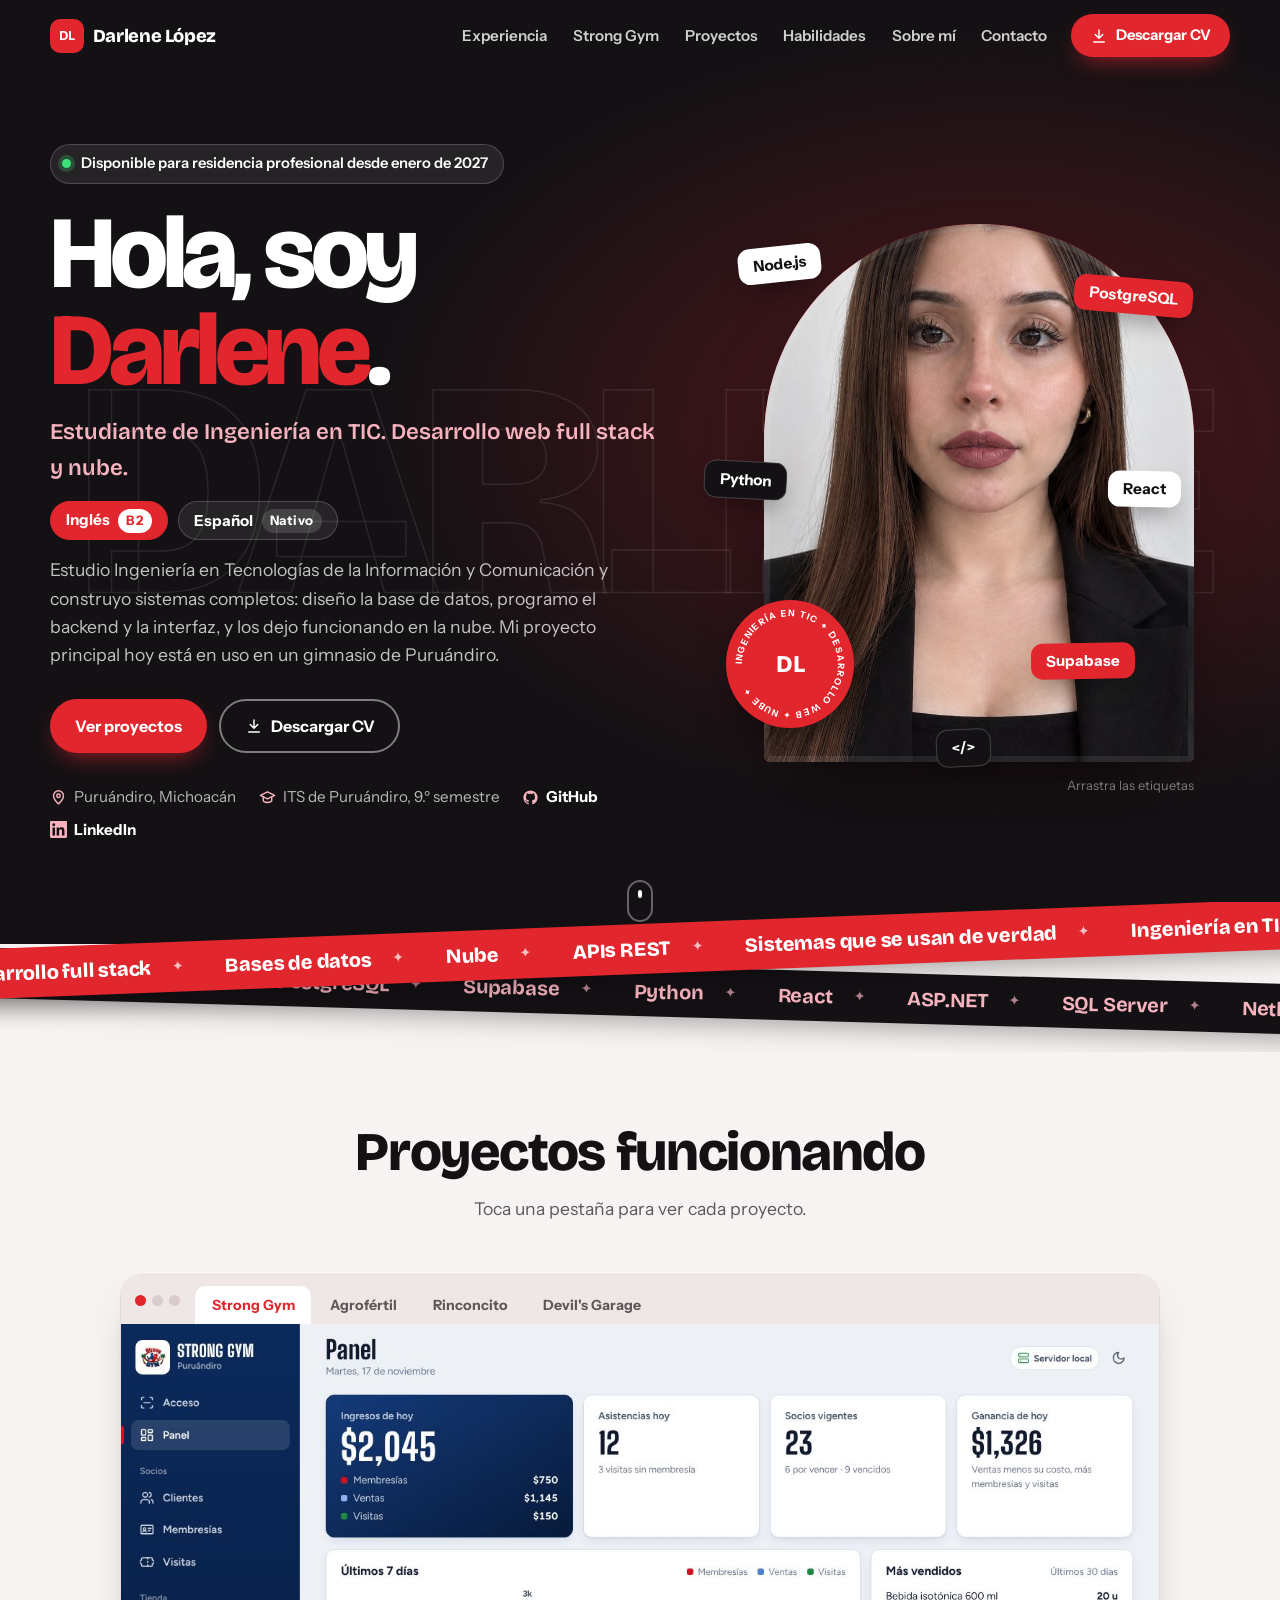
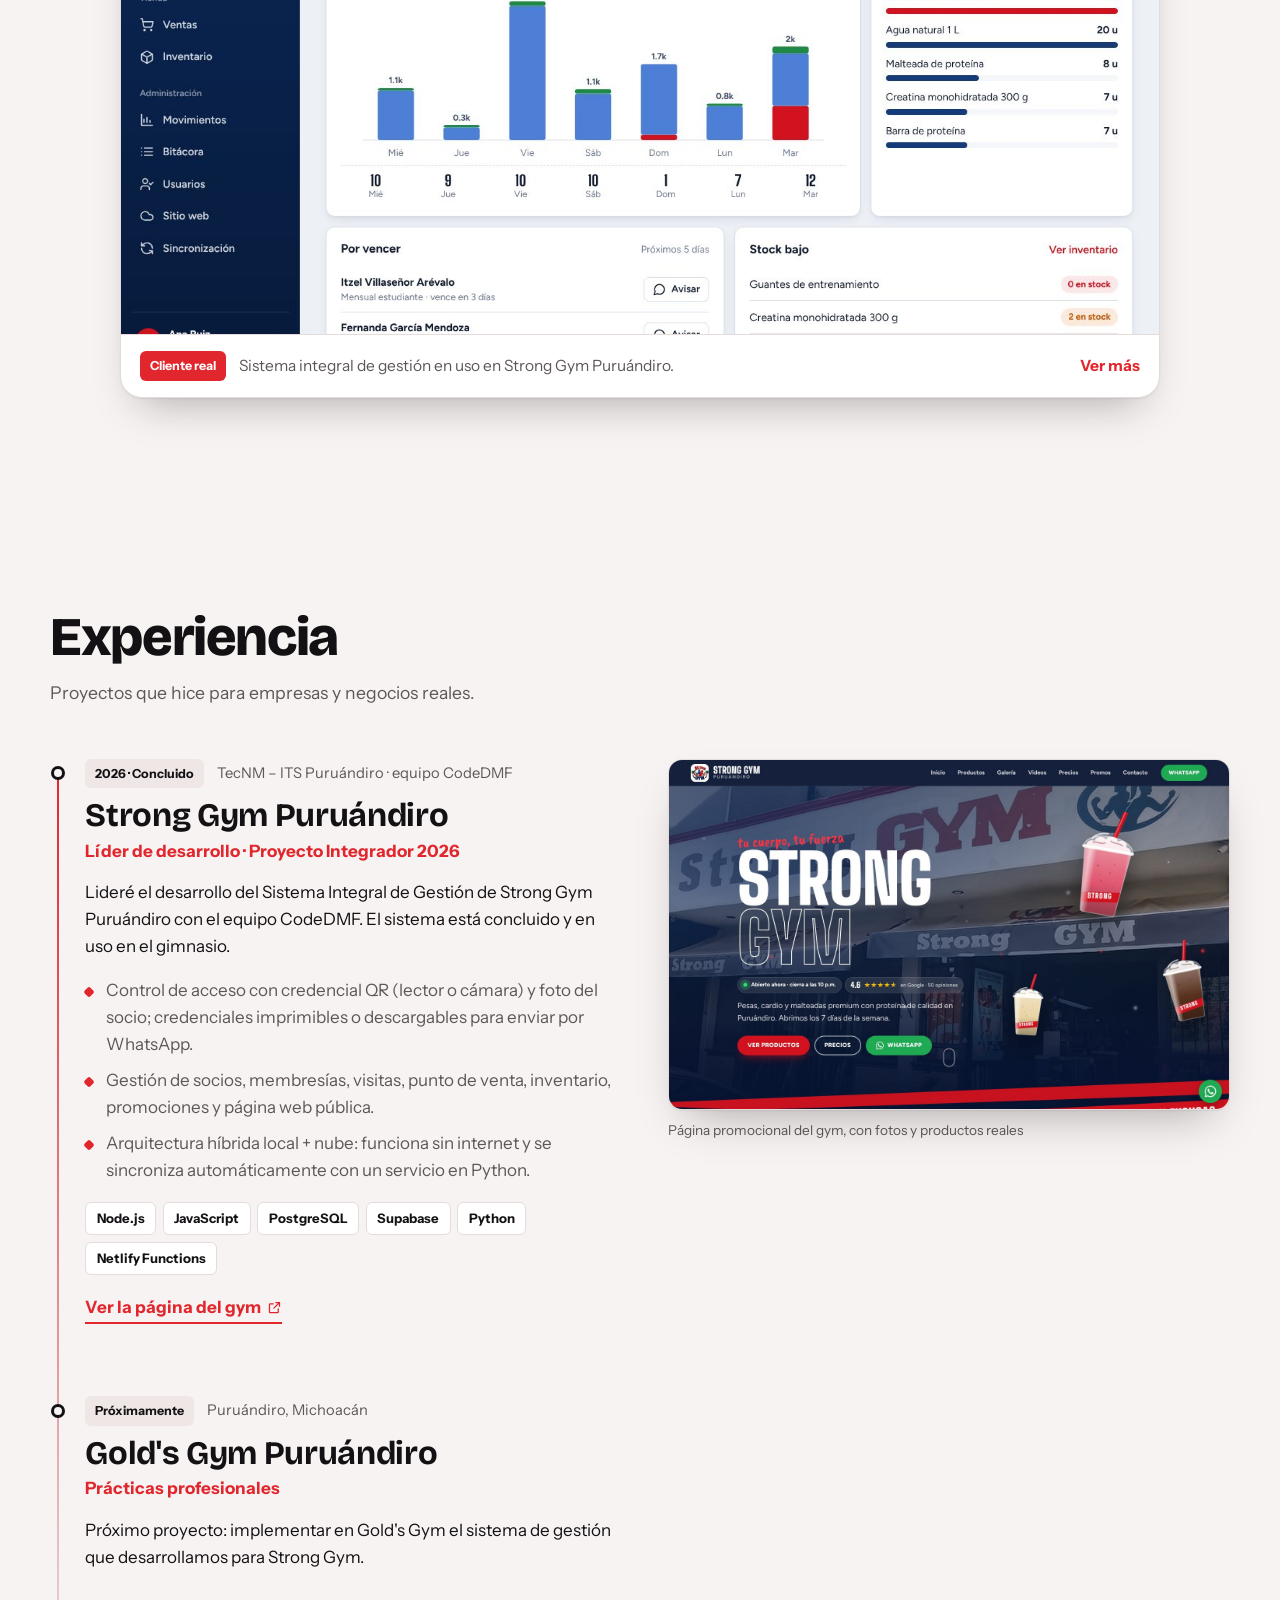
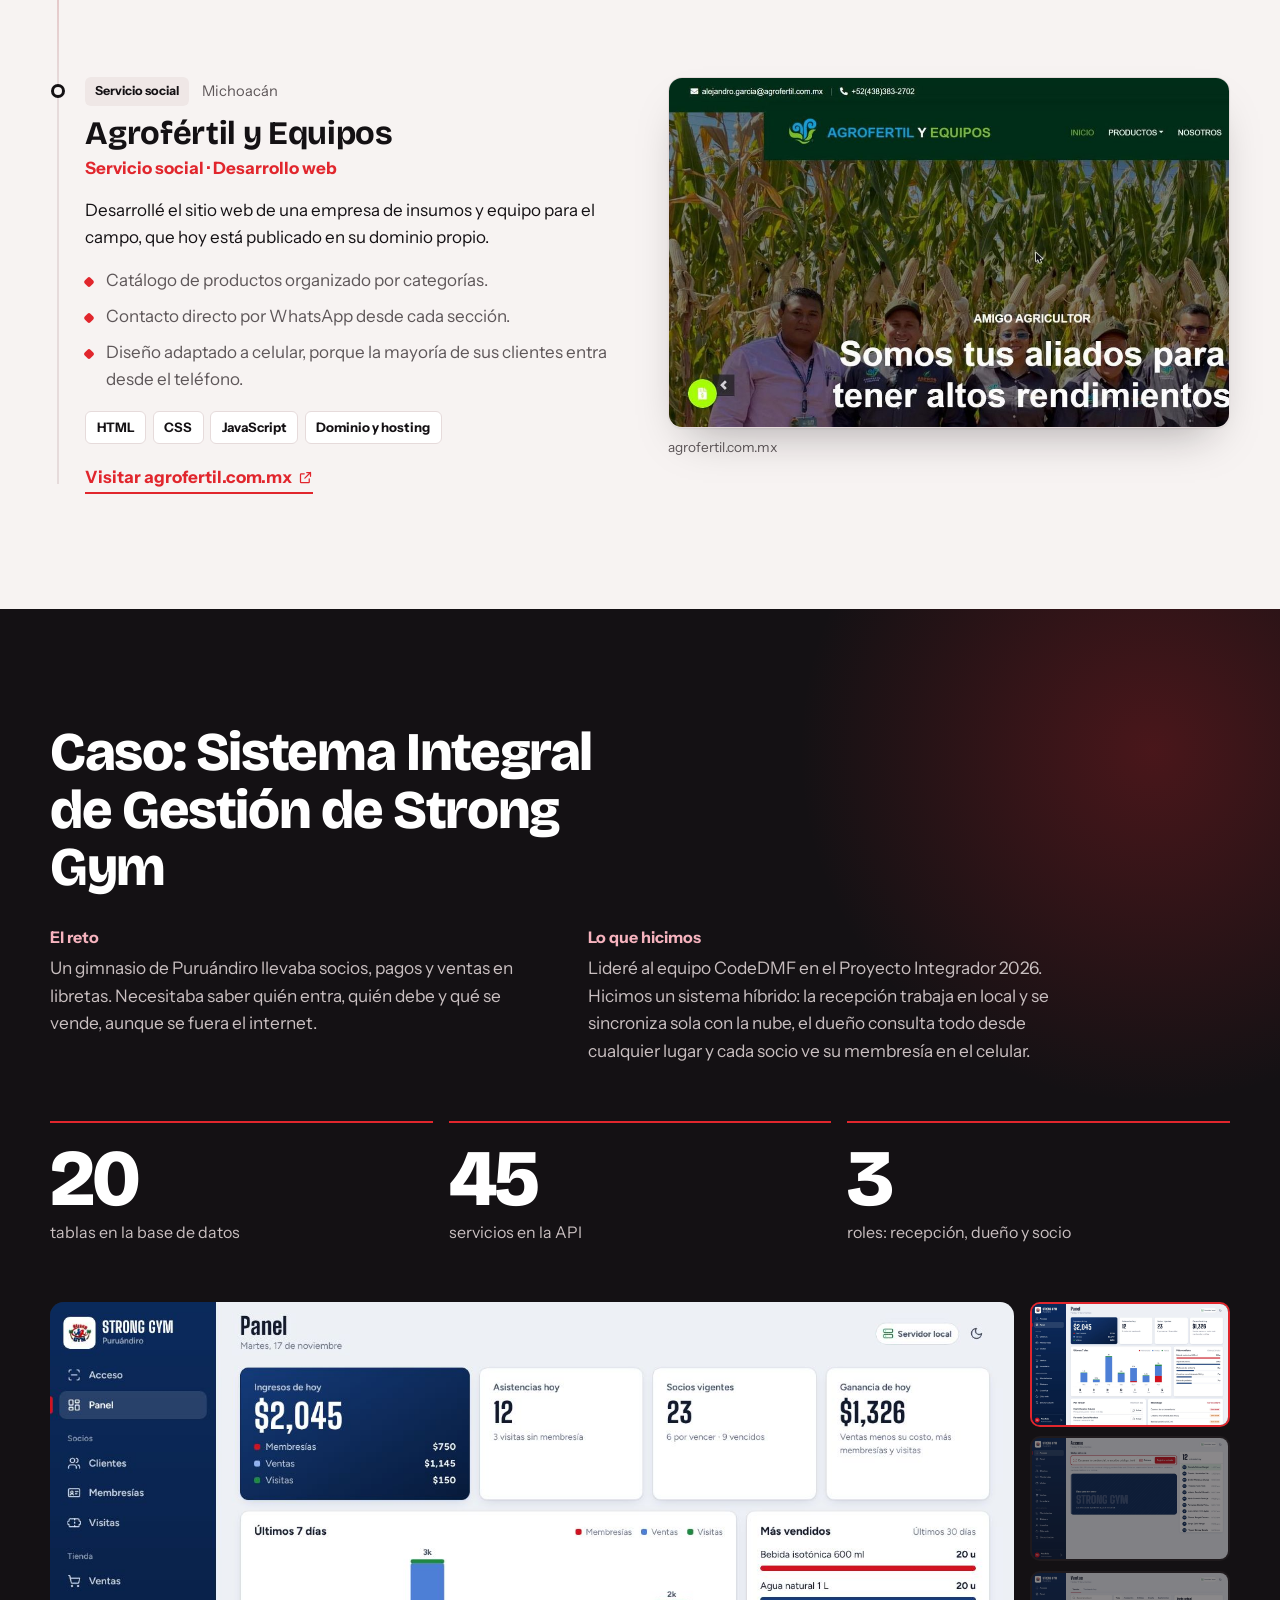
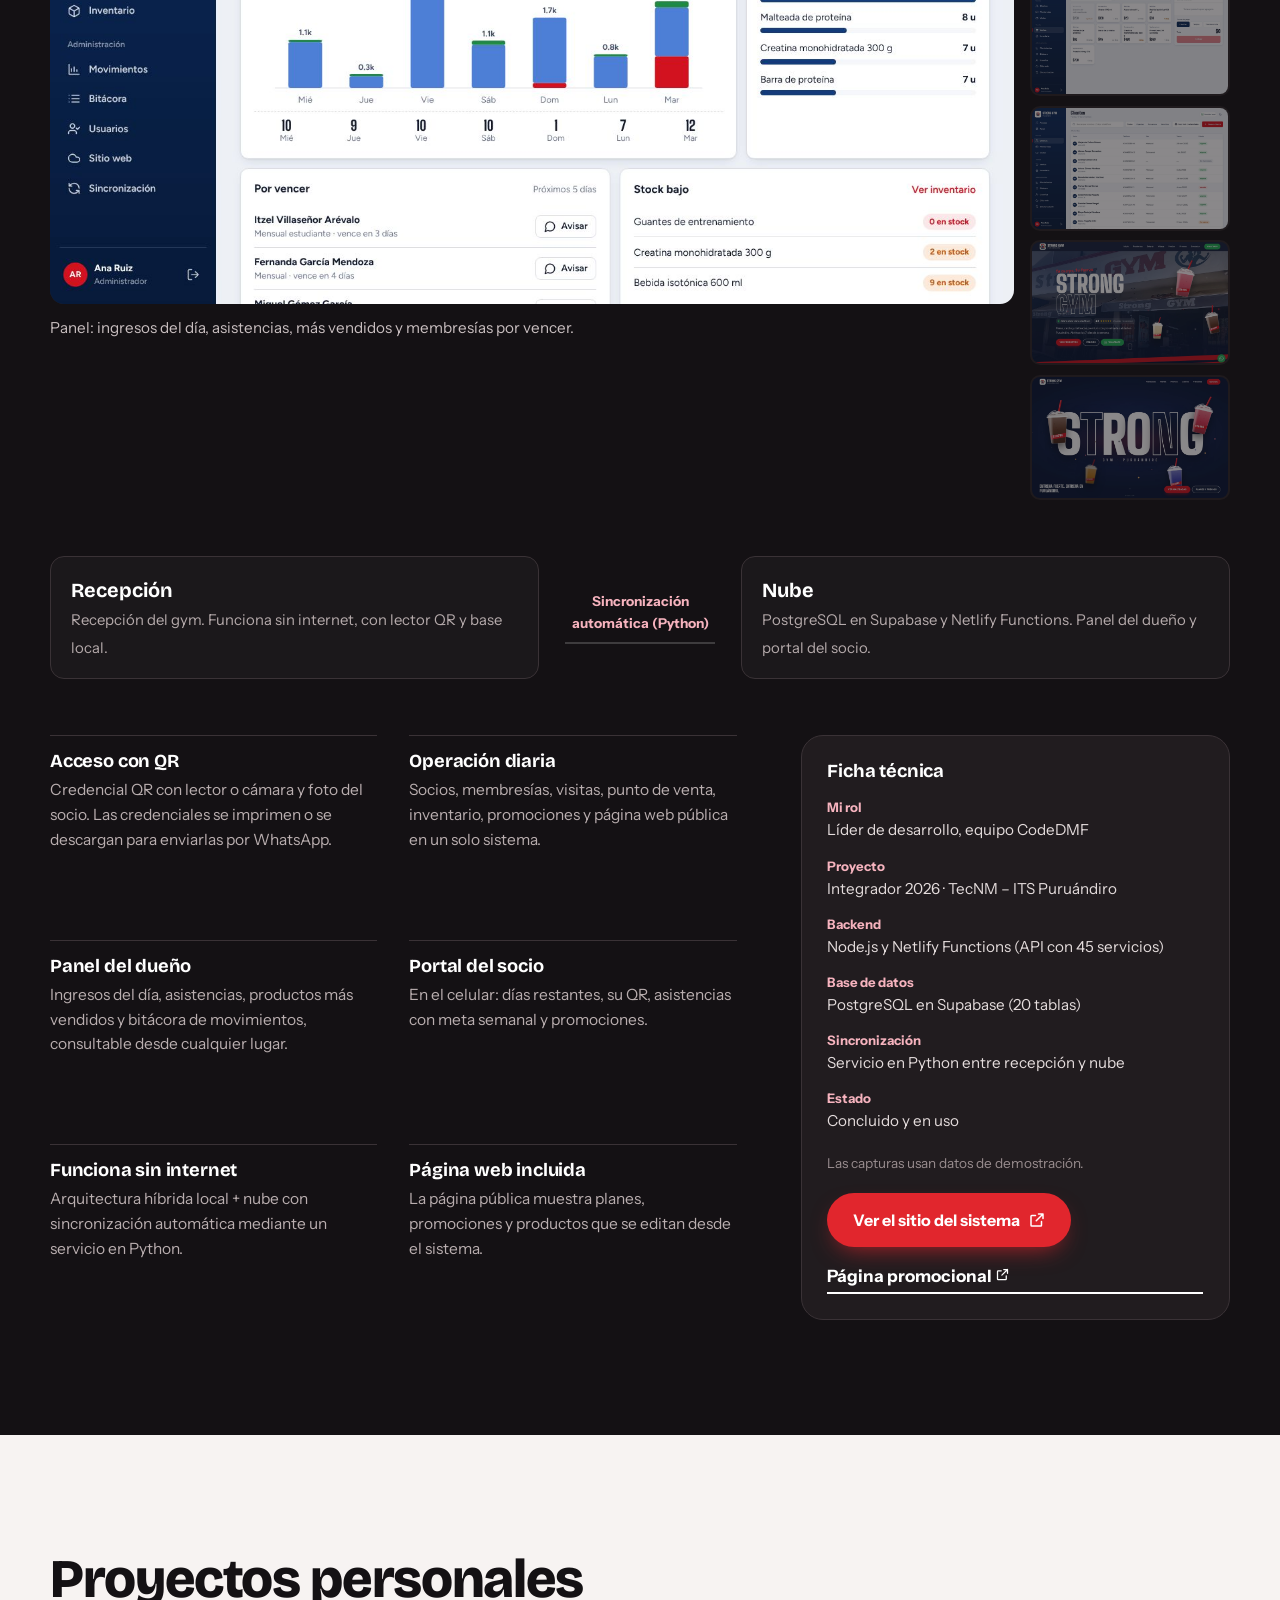
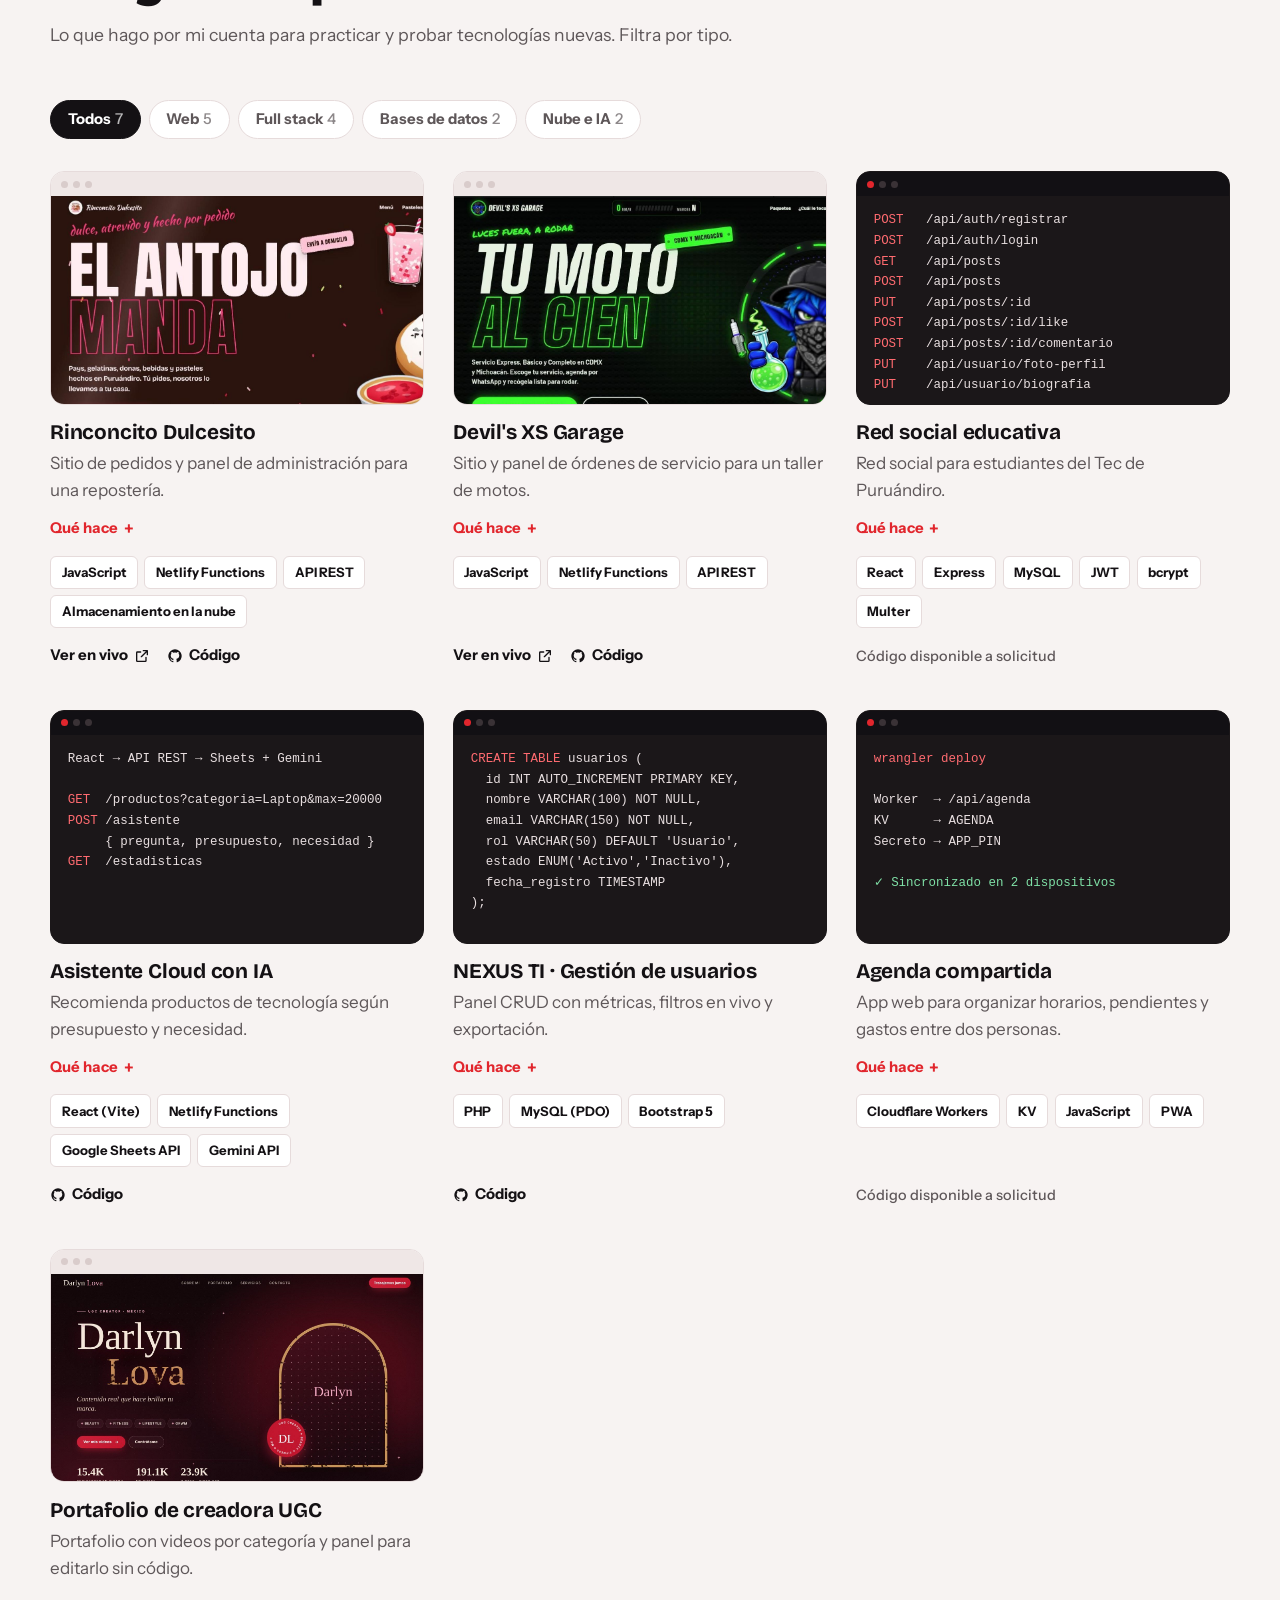
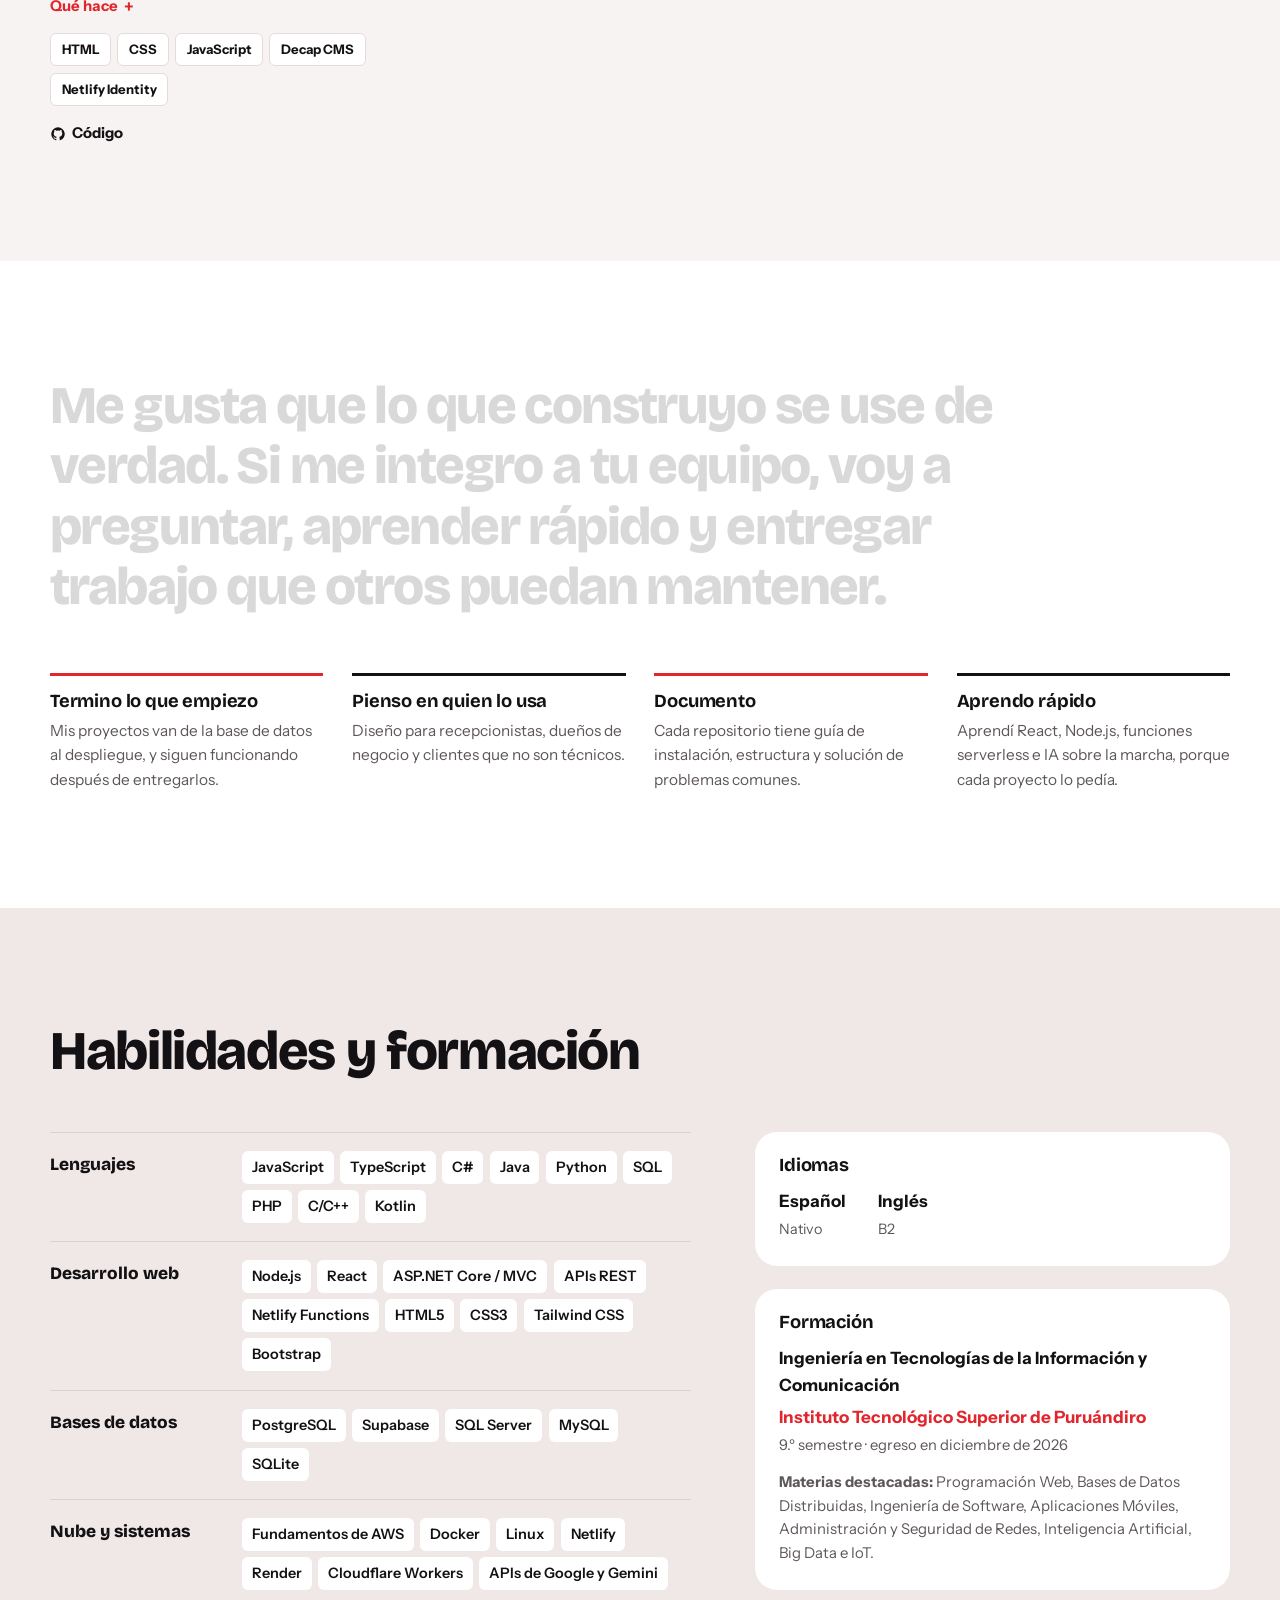
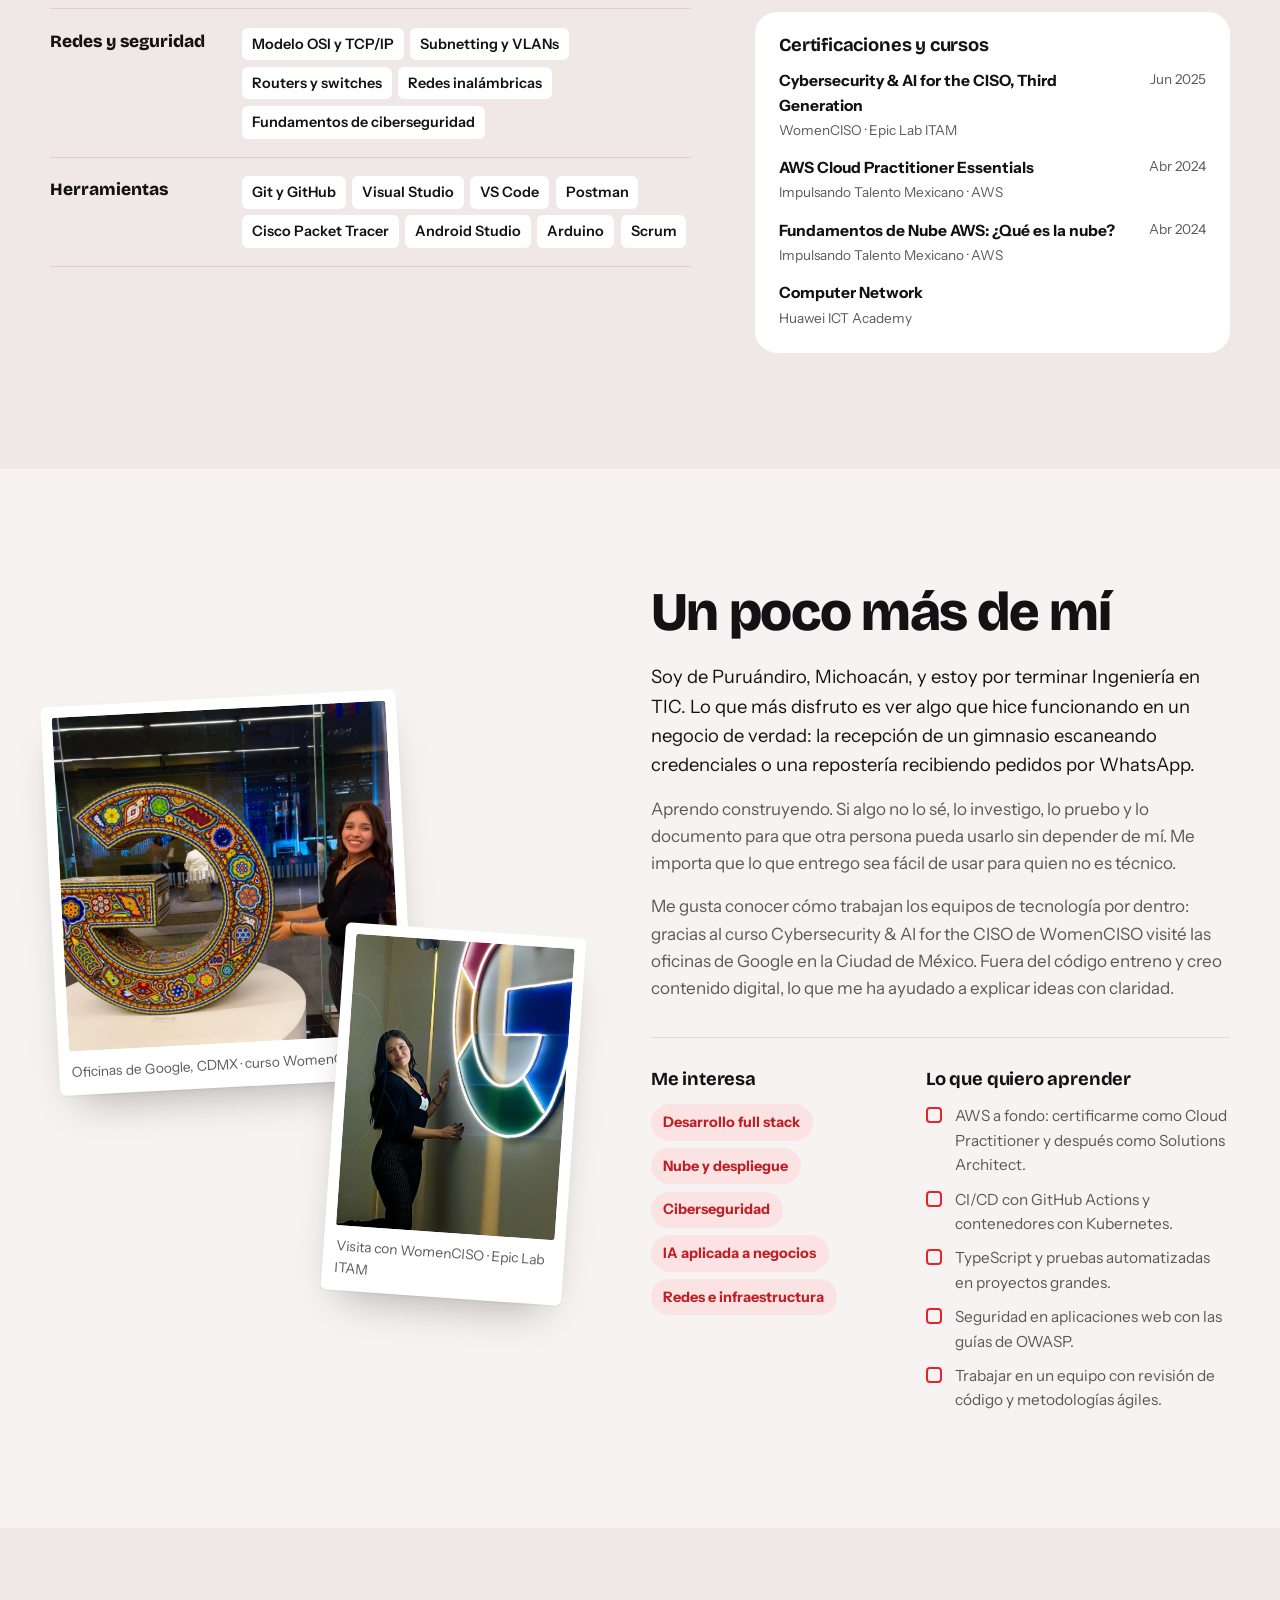
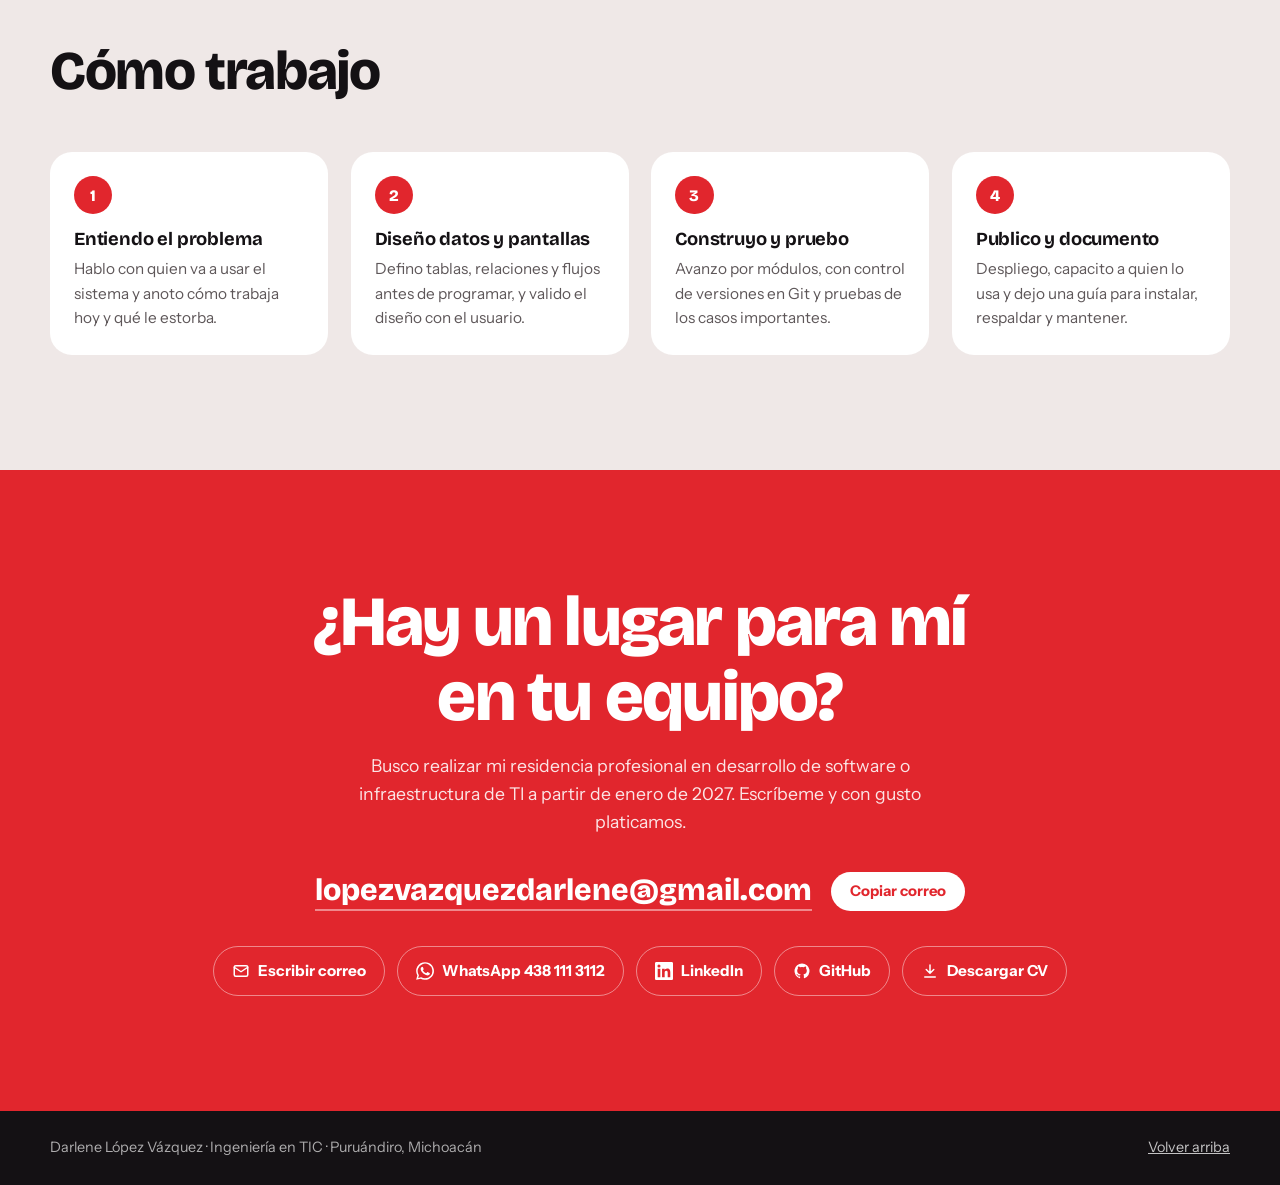
==== commit 401d9651: "Foto principal nueva, idiomas visibles en el inicio y CV actualizado Co-Authored-By: Claude Opus 5.5" ====
--- a/index.html
+++ b/index.html
@@ -47,6 +47,7 @@
       <p class="disponible entra" id="h-disponible"></p>
       <h1 class="entra" id="h-saludo"></h1>
       <p class="rol entra" id="h-rol"></p>
+      <ul class="idiomas-hero entra" id="h-idiomas" aria-label="Idiomas"></ul>
       <p class="intro-texto entra" id="h-intro"></p>
       <div class="acciones entra">
         <a class="btn btn-rojo magnetico" href="#proyectos" id="h-btn1"></a>
@@ -150,9 +151,9 @@
     <div class="habilidades-grid">
       <dl class="grupos" id="grupos"></dl>
       <div class="formacion">
+        <div class="bloque-formacion rev"><h3>Idiomas</h3><ul class="idiomas" id="idiomas"></ul></div>
         <div class="bloque-formacion rev" id="educacion"></div>
         <div class="bloque-formacion rev"><h3>Certificaciones y cursos</h3><ul class="certs" id="certs"></ul></div>
-        <div class="bloque-formacion rev"><h3>Idiomas</h3><ul class="idiomas" id="idiomas"></ul></div>
       </div>
     </div>
   </div>
--- a/css/estilos.css
+++ b/css/estilos.css
@@ -93,6 +93,12 @@
 .rol { font-family: var(--display); font-size: clamp(1.15rem, 1.8vw, 1.4rem); font-weight: 600; color: var(--rosa); }
 .intro-texto { margin-top: 1rem; color: rgba(255,255,255,.75); max-width: 35rem; font-size: 1.1rem; }
 .acciones { display: flex; flex-wrap: wrap; gap: .75rem; margin-top: 1.9rem; }
+.idiomas-hero { display: flex; flex-wrap: wrap; gap: .6rem; margin: 1rem 0 0; padding: 0; list-style: none; }
+.idiomas-hero li { display: inline-flex; align-items: center; gap: .55rem; border-radius: 999px; padding: .4rem .95rem; font-size: .95rem; background: rgba(255,255,255,.08); border: 1px solid rgba(255,255,255,.18); color: #fff; }
+.idiomas-hero li b { font-weight: 700; }
+.idiomas-hero li span { font-weight: 700; font-size: .82rem; letter-spacing: .04em; padding: .1rem .5rem; border-radius: 999px; background: rgba(255,255,255,.14); }
+.idiomas-hero li.destaca { background: var(--rojo); border-color: var(--rojo); }
+.idiomas-hero li.destaca span { background: #fff; color: var(--rojo); }
 .datos-hero { display: flex; flex-wrap: wrap; gap: .5rem 1.4rem; margin-top: 2rem; font-size: .95rem; color: rgba(255,255,255,.7); }
 .datos-hero li { display: flex; align-items: center; gap: .45rem; }
 .datos-hero svg { width: 17px; height: 17px; color: var(--rosa); flex: none; }
@@ -384,7 +390,7 @@
   .puesto { grid-template-columns: 1fr; }
   .caso-intro { grid-template-columns: 1fr; }
   .galeria { grid-template-columns: 1fr; }
-  .galeria-miniaturas { grid-template-columns: repeat(5, minmax(0, 1fr)); gap: .45rem; }
+  .galeria-miniaturas { grid-template-columns: repeat(6, minmax(0, 1fr)); gap: .45rem; }
   .arquitectura { grid-template-columns: 1fr; justify-items: stretch; }
   .flujo { justify-self: center; }
   .flujo i { width: 2px; height: 46px; }
